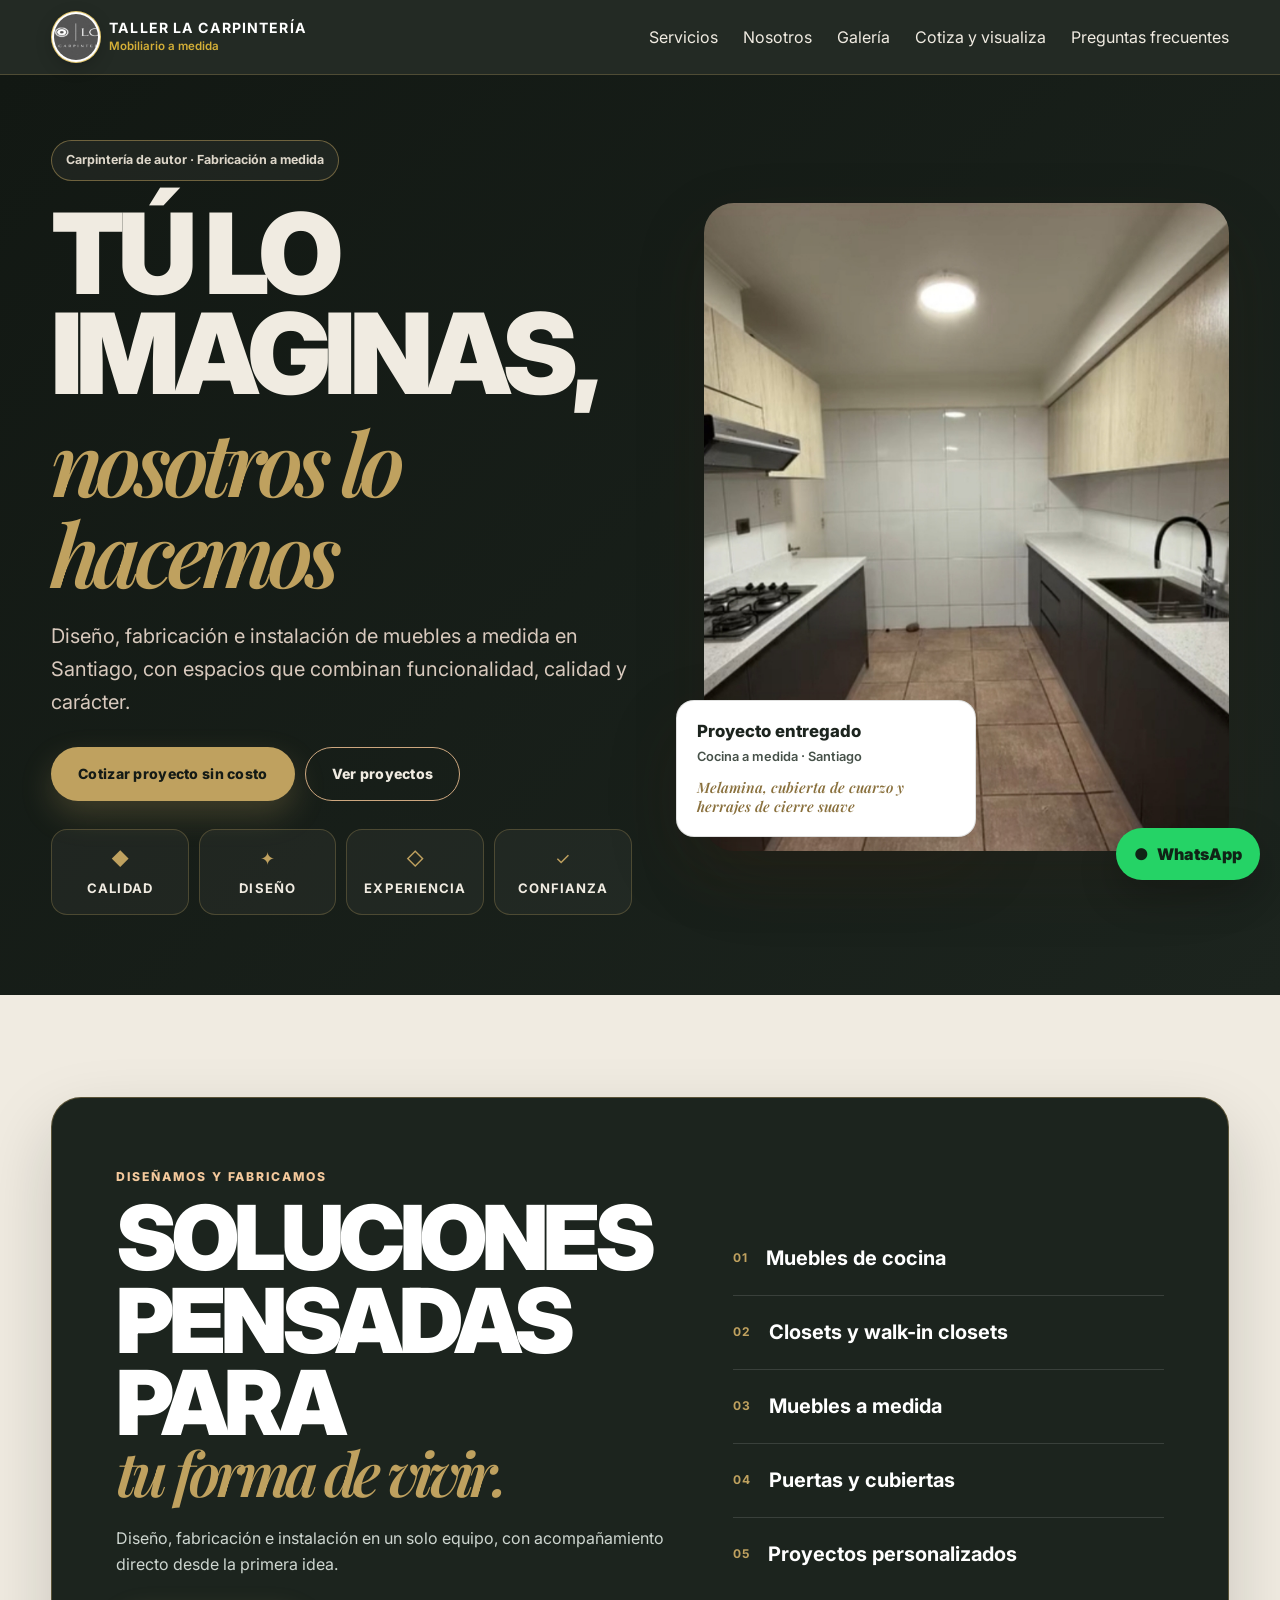
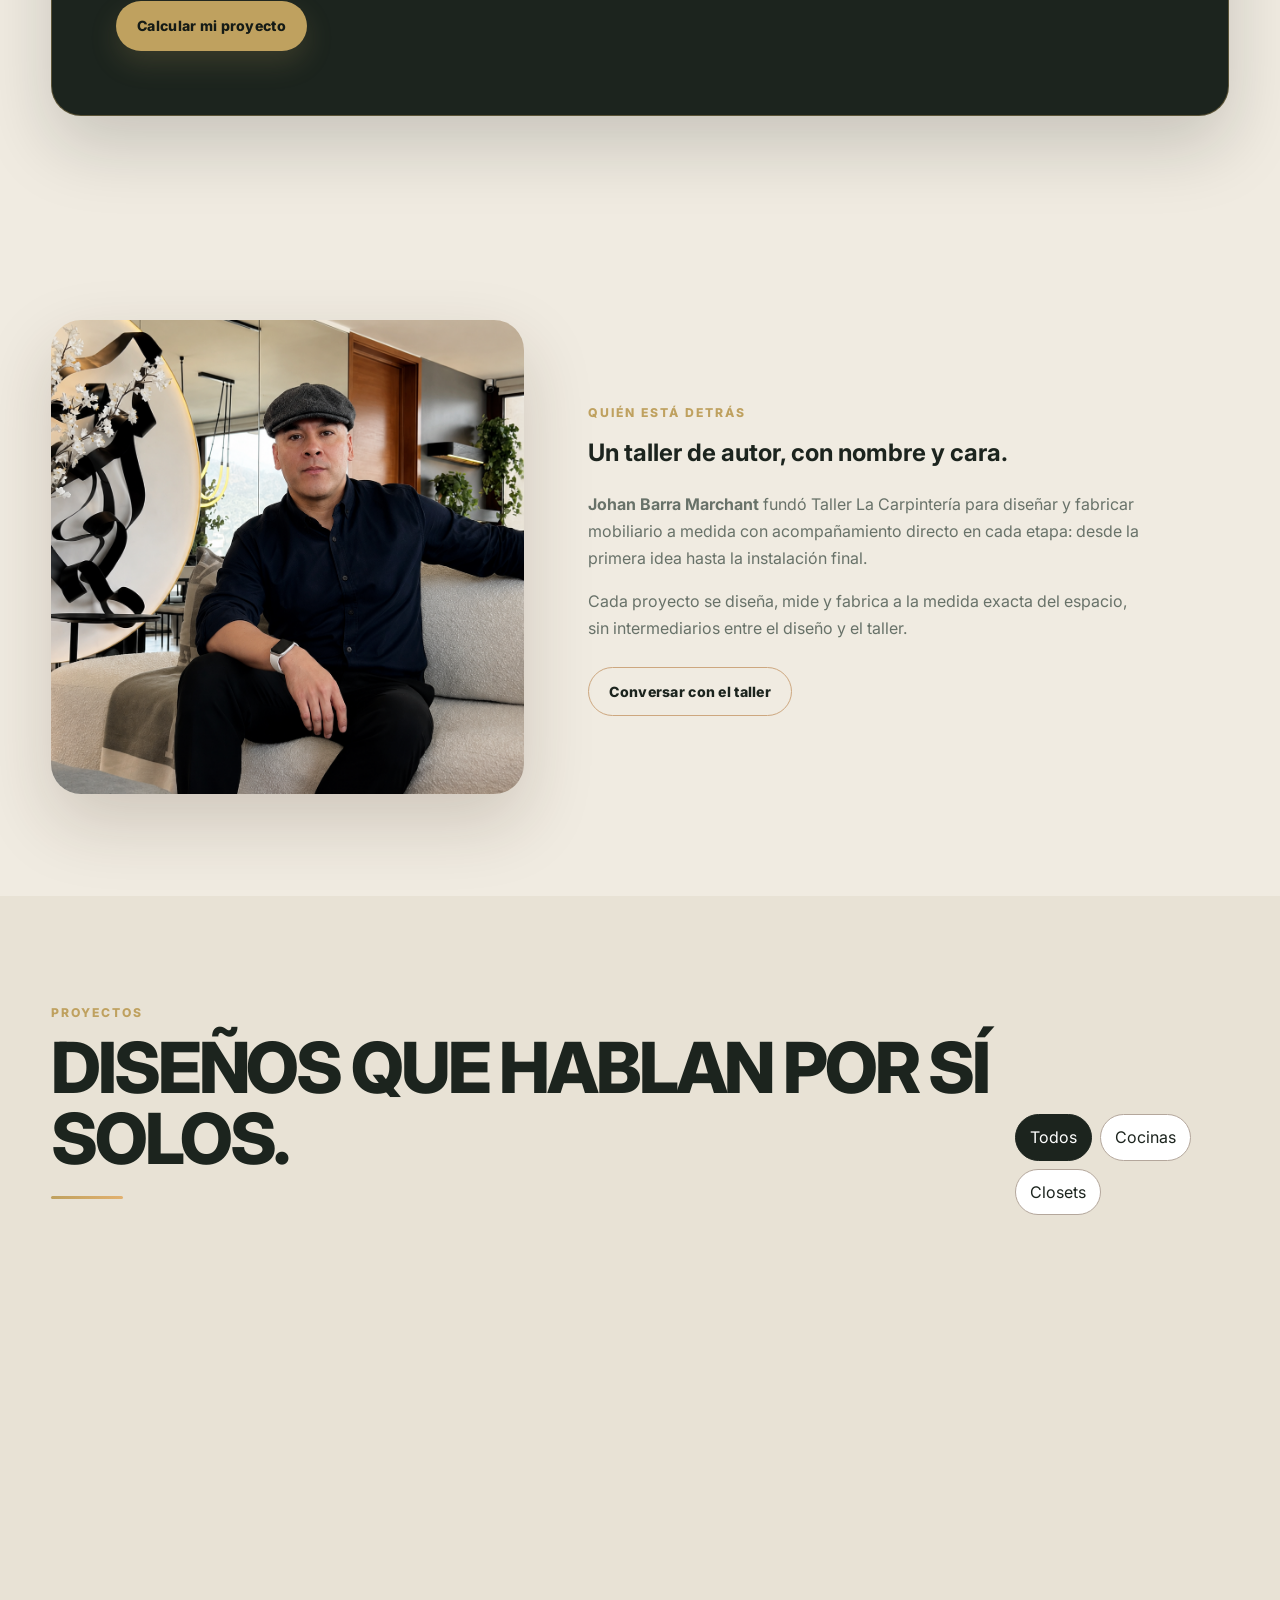
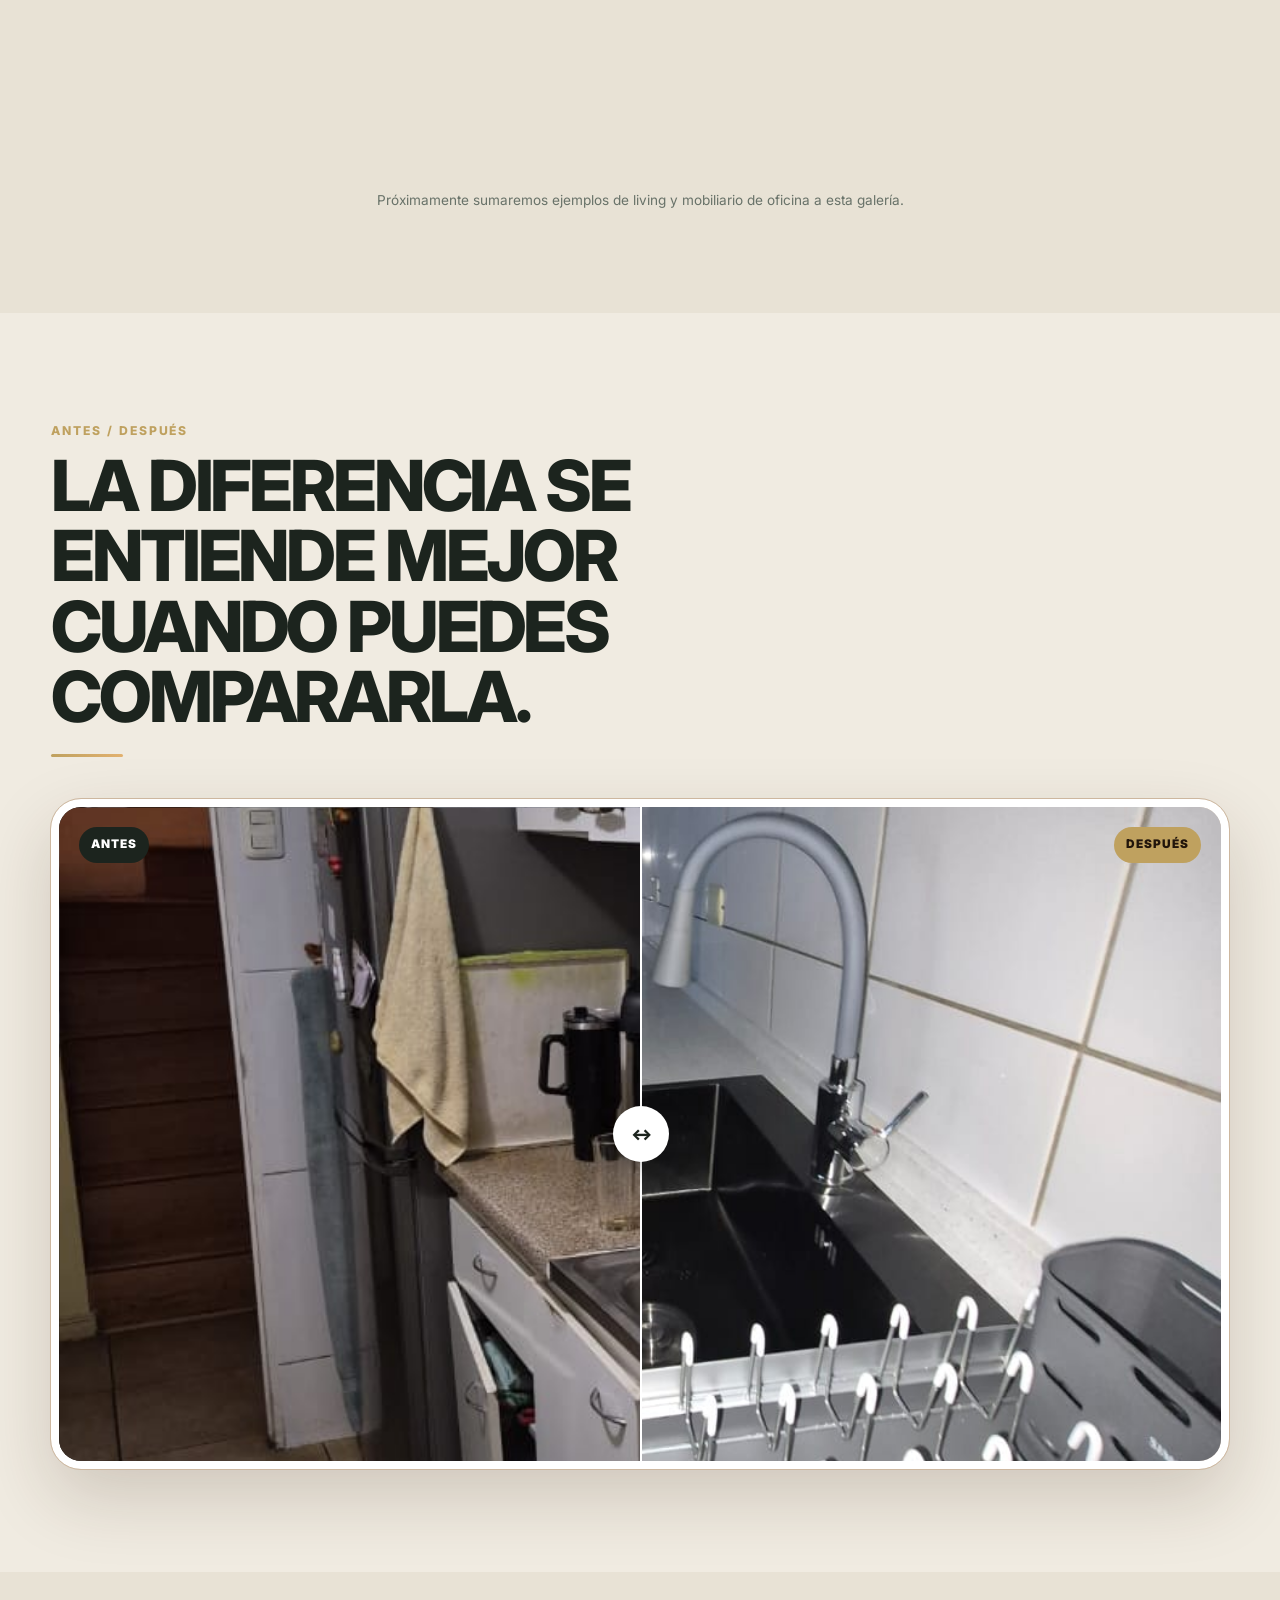
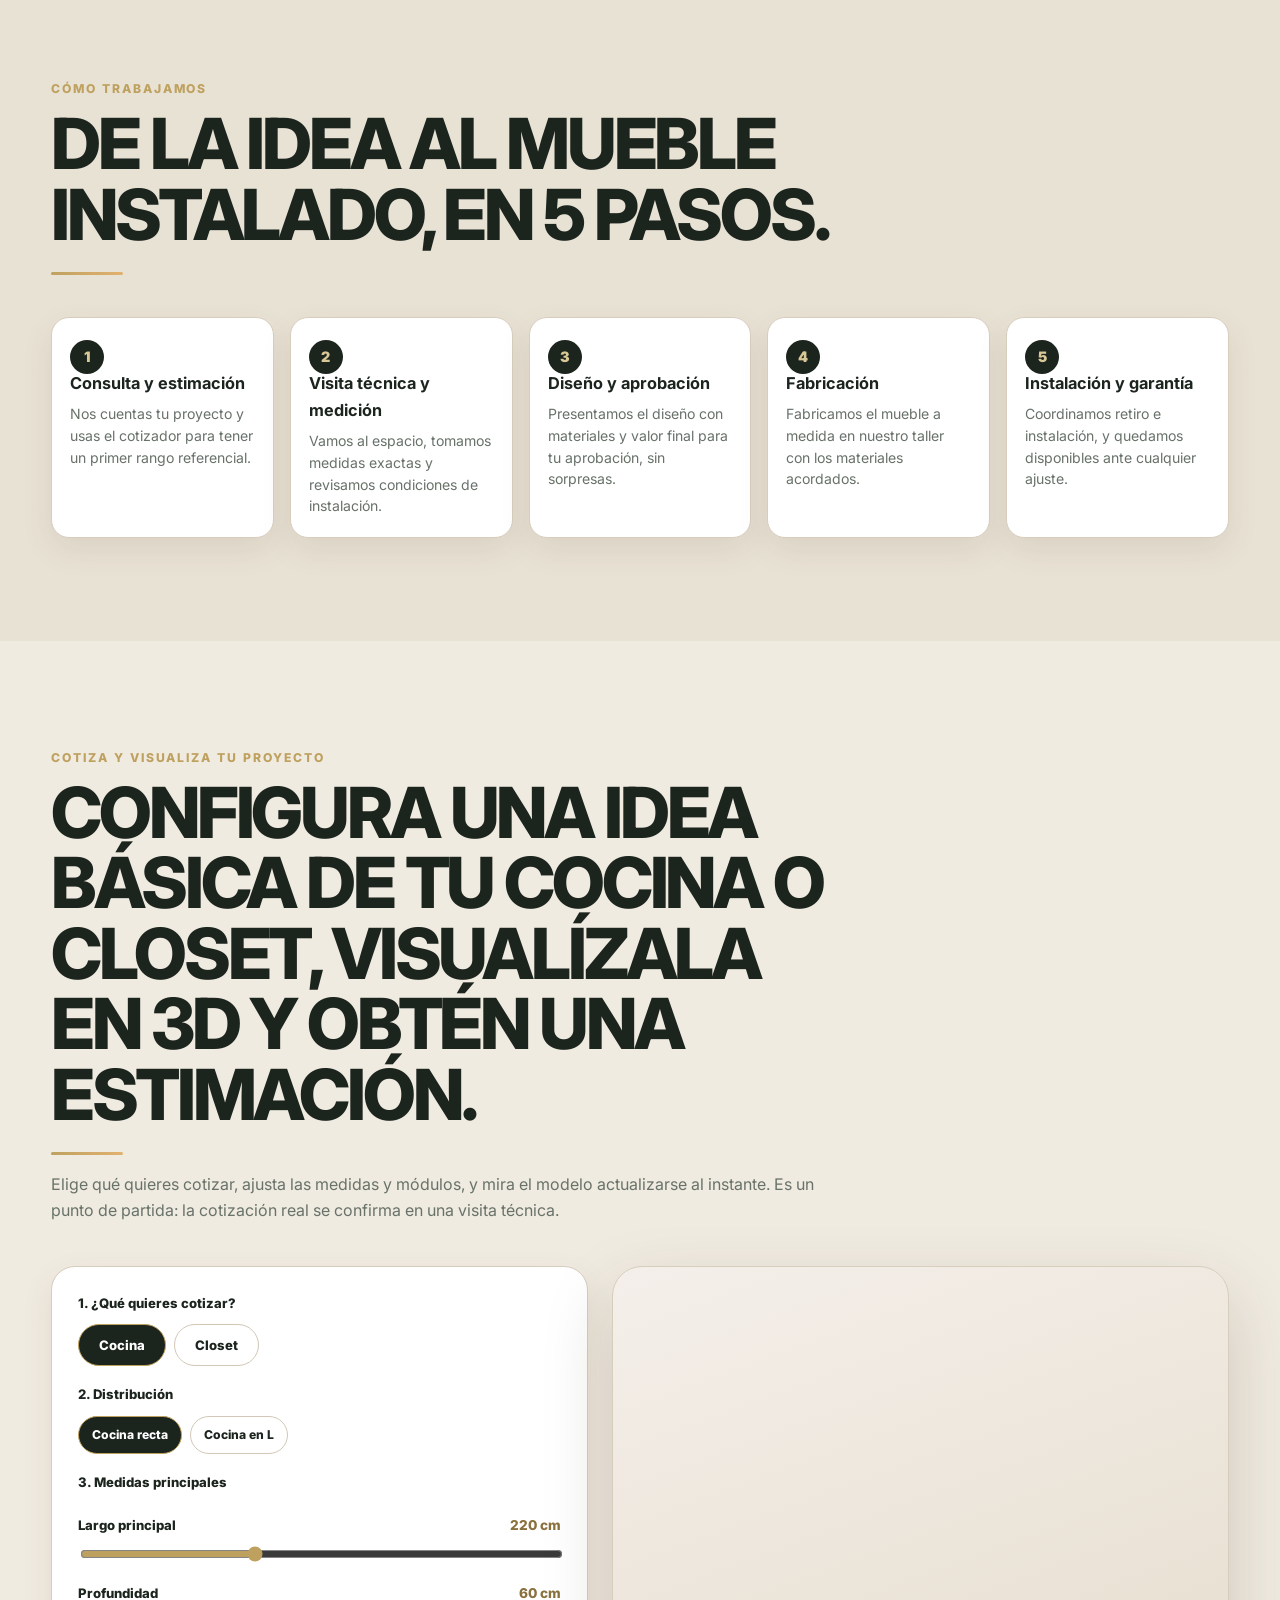
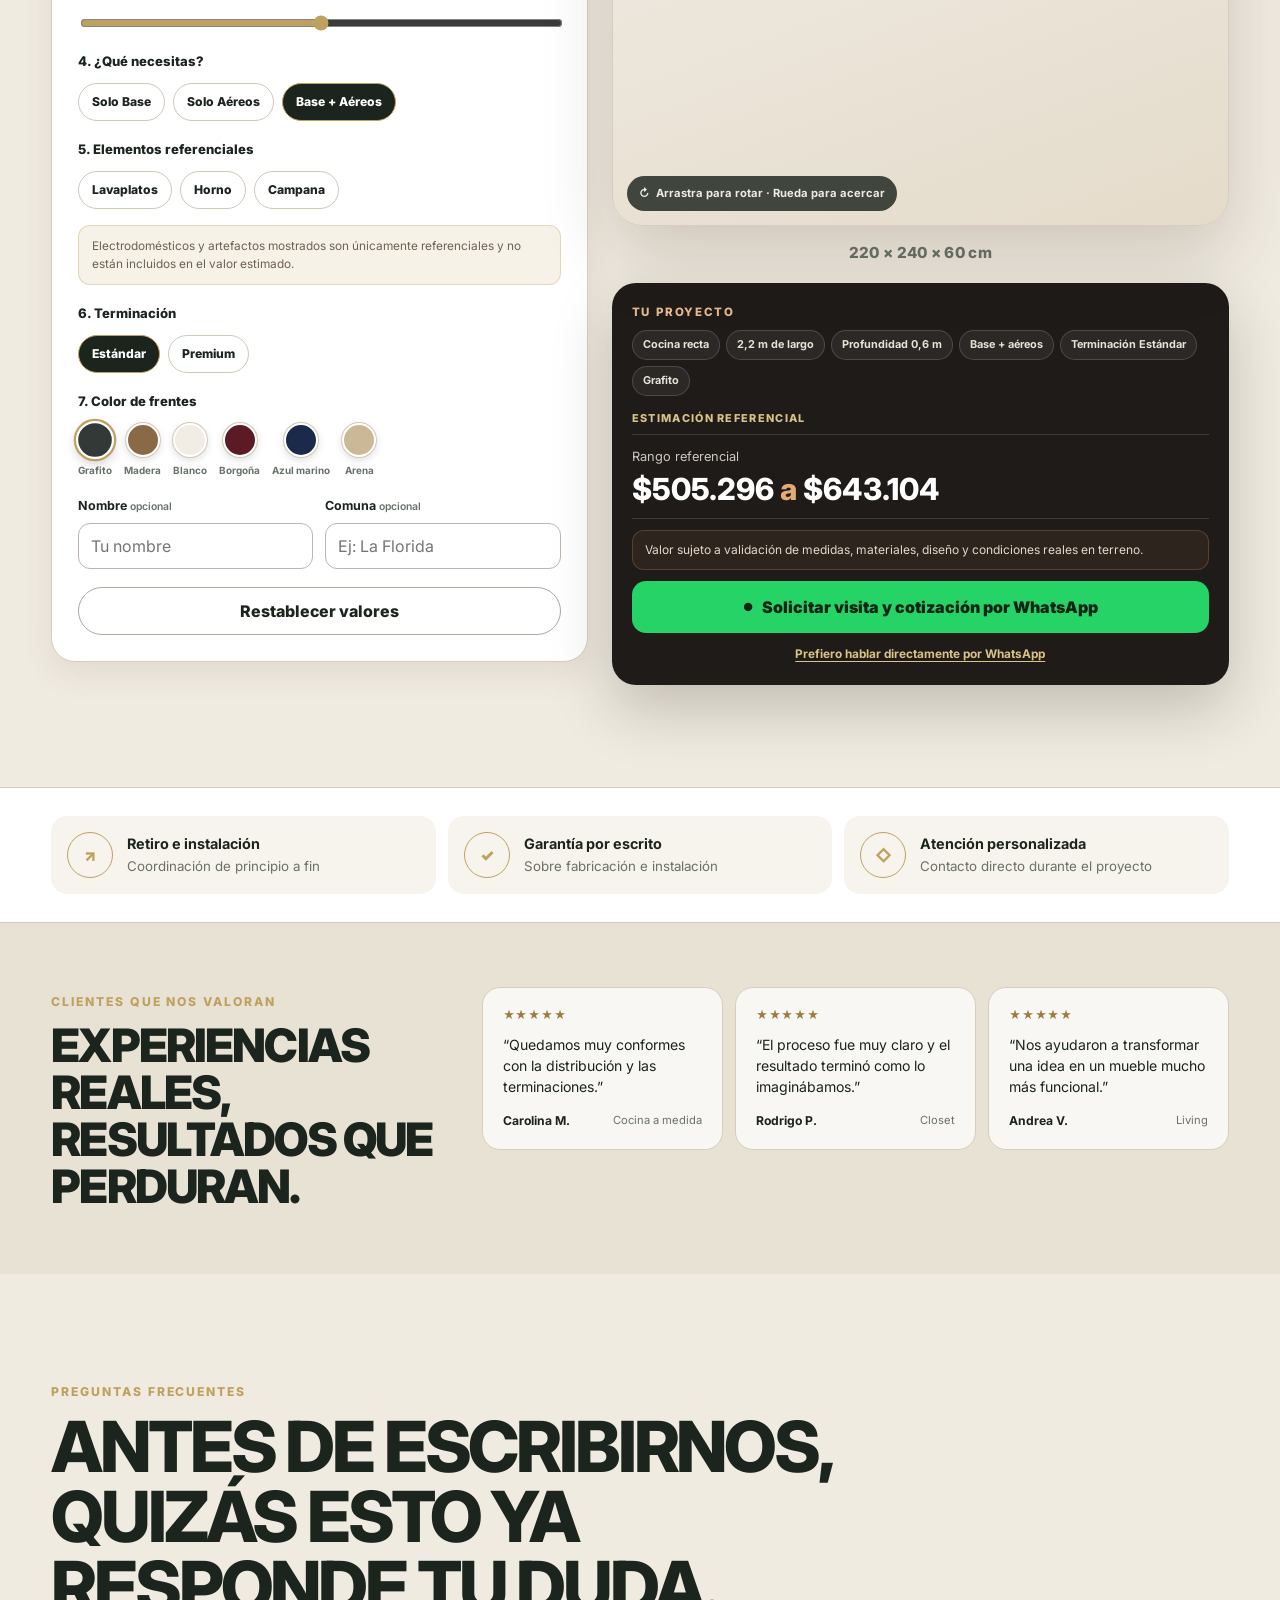
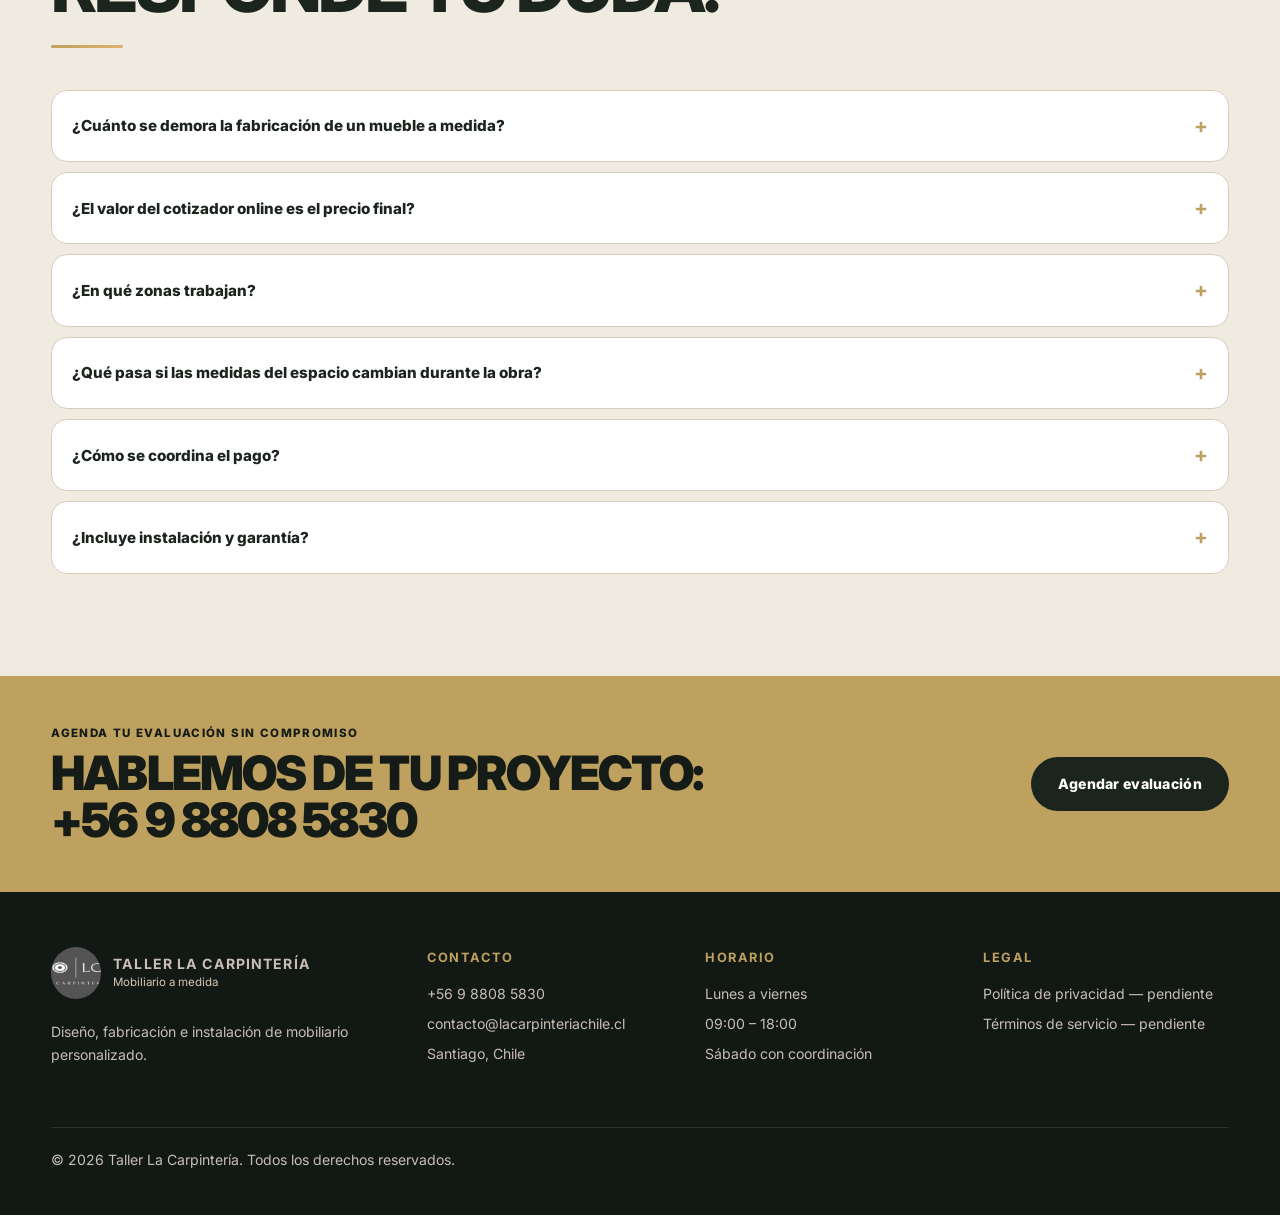
==== index.html @ 854b6997 "Add files via upload" ====
<!doctype html>
<html lang="es">
<head>
  <meta charset="UTF-8">
  <meta name="viewport" content="width=device-width, initial-scale=1.0">
  <meta name="description" content="Diseño, fabricación e instalación de cocinas, clósets y muebles a medida en Santiago. Estima tu proyecto y solicita una evaluación sin compromiso.">
  <meta name="theme-color" content="#1C241E">
  <meta property="og:type" content="website">
  <meta property="og:locale" content="es_CL">
  <meta property="og:title" content="Muebles a Medida en Santiago | Taller La Carpintería">
  <meta property="og:description" content="Diseño, fabricación e instalación de mobiliario a medida. Estima tu proyecto en línea.">
  <meta property="og:image" content="assets/fotos-reales/cocina-terminada-1.jpg">
  <meta property="og:url" content="https://lacarpinteriachile.cl/">
  <link rel="canonical" href="https://lacarpinteriachile.cl/">
  <title>Muebles a Medida en Santiago | Taller La Carpintería</title>

  <link rel="icon" href="assets/brand/logo.jpg" type="image/jpeg">
  <link rel="preconnect" href="https://fonts.googleapis.com">
  <link rel="preconnect" href="https://fonts.gstatic.com" crossorigin>
  <link href="https://fonts.googleapis.com/css2?family=Inter:wght@400;500;600;700;800;900&family=Playfair+Display:ital,wght@1,600;1,700&display=swap" rel="stylesheet">
  <link rel="stylesheet" href="styles.css">
  <script src="script.js" defer></script>
  <script type="application/ld+json">
  {"@context":"https://schema.org","@type":"LocalBusiness","name":"Taller La Carpintería","url":"https://lacarpinteriachile.cl/","telephone":"+56 9 8808 5830","email":"contacto@lacarpinteriachile.cl","description":"Diseño, fabricación e instalación de muebles a medida en Santiago.","areaServed":"Santiago de Chile","address":{"@type":"PostalAddress","addressLocality":"Santiago","addressCountry":"CL"}}
  </script>
</head>

<body>
<a class="skip-link" href="#contenido">Saltar al contenido</a>

<header class="site-header">
  <div class="container nav-wrapper">
    <a class="brand" href="#inicio" aria-label="Taller La Carpintería, inicio">
      <img src="assets/brand/logo.jpg" alt="Logo Taller La Carpintería" width="52" height="52">
      <span class="brand-copy">
        <strong>Taller La Carpintería</strong>
        <small>Mobiliario a medida</small>
      </span>
    </a>

    <nav class="desktop-nav" aria-label="Navegación principal">
      <a href="#servicios">Servicios</a>
      <a href="#nosotros">Nosotros</a>
      <a href="#galeria">Galería</a>
      <a href="#cotizador">Cotiza y visualiza</a>
      <a href="#preguntas-frecuentes">Preguntas frecuentes</a>
    </nav>

    <button class="menu-toggle" type="button" aria-label="Abrir menú"
            aria-controls="mobile-nav" aria-expanded="false">
      <span></span><span></span><span></span>
    </button>
  </div>

  <nav id="mobile-nav" class="mobile-nav" aria-label="Menú móvil" hidden>
    <a href="#servicios">Servicios</a>
    <a href="#nosotros">Nosotros</a>
    <a href="#galeria">Galería</a>
    <a href="#cotizador">Cotiza y visualiza</a>
    <a href="#preguntas-frecuentes">Preguntas frecuentes</a>
  </nav>
</header>

<main id="contenido">
  <section id="inicio" class="hero">
    <div class="container hero-grid">
      <div class="hero-copy reveal">
        <span class="trust-badge">Carpintería de autor · Fabricación a medida</span>
        <h1>Tú lo imaginas, <em>nosotros lo hacemos</em></h1>
        <p class="hero-description">
          Diseño, fabricación e instalación de muebles a medida en Santiago, con espacios que combinan funcionalidad, calidad y carácter.
        </p>

        <div class="hero-actions">
          <a class="button button-primary button-large"
             href="https://wa.me/56988085830?text=Hola,%20quiero%20cotizar%20un%20proyecto%20a%20medida"
             target="_blank" rel="noopener noreferrer">Cotizar proyecto sin costo</a>
          <a class="button button-secondary button-large" href="#galeria">Ver proyectos</a>
        </div>

        <div class="hero-proof" aria-label="Nuestros pilares">
          <article><span class="pillar-icon" aria-hidden="true">◆</span><strong>Calidad</strong></article>
          <article><span class="pillar-icon" aria-hidden="true">✦</span><strong>Diseño</strong></article>
          <article><span class="pillar-icon" aria-hidden="true">◇</span><strong>Experiencia</strong></article>
          <article><span class="pillar-icon" aria-hidden="true">✓</span><strong>Confianza</strong></article>
        </div>
      </div>

      <div class="hero-image reveal">
        <img src="assets/fotos-reales/cocina-terminada-1.jpg" fetchpriority="high"
             alt="Cocina a medida fabricada e instalada por Taller La Carpintería">
        <aside class="project-highlight">
          <strong>Proyecto entregado</strong>
          <span>Cocina a medida · Santiago</span>
          <small>Melamina, cubierta de cuarzo y herrajes de cierre suave</small>
        </aside>
      </div>
    </div>
  </section>

  <section id="servicios" class="section">
    <div class="container">
      <div class="services-showcase reveal">
        <div class="services-copy">
          <span class="eyebrow eyebrow-light">Diseñamos y fabricamos</span>
          <h2>Soluciones pensadas para <em>tu forma de vivir.</em></h2>
          <p>Diseño, fabricación e instalación en un solo equipo, con acompañamiento directo desde la primera idea.</p>
          <a class="button button-gold" href="#cotizador">Calcular mi proyecto</a>
        </div>
        <ul class="services-list">
          <li><span>01</span>Muebles de cocina</li>
          <li><span>02</span>Closets y walk-in closets</li>
          <li><span>03</span>Muebles a medida</li>
          <li><span>04</span>Puertas y cubiertas</li>
          <li><span>05</span>Proyectos personalizados</li>
        </ul>
      </div>
    </div>
  </section>

  <section id="nosotros" class="section" aria-labelledby="nosotros-title">
    <div class="container about-grid">
      <div class="about-image reveal">
        <img src="assets/fotos-reales/fundador.jpg" alt="Johan Barra Marchant, fundador de Taller La Carpintería" loading="lazy">
      </div>
      <div class="about-copy reveal">
        <span class="eyebrow">Quién está detrás</span>
        <h2 id="nosotros-title">Un taller de autor, con nombre y cara.</h2>
        <p><strong>Johan Barra Marchant</strong> fundó Taller La Carpintería para diseñar y fabricar mobiliario a medida con acompañamiento directo en cada etapa: desde la primera idea hasta la instalación final.</p>
        <p>Cada proyecto se diseña, mide y fabrica a la medida exacta del espacio, sin intermediarios entre el diseño y el taller.</p>
        <a class="button button-secondary" href="https://wa.me/56988085830?text=Hola,%20quiero%20conocer%20m%C3%A1s%20sobre%20Taller%20La%20Carpinter%C3%ADa" target="_blank" rel="noopener noreferrer">Conversar con el taller</a>
      </div>
    </div>
  </section>

  <section id="galeria" class="section section-alt">
    <div class="container">
      <header class="section-header section-header-split">
        <div><span class="eyebrow">Proyectos</span><h2>Diseños que hablan por sí solos.</h2></div>
        <div class="gallery-filters" role="group" aria-label="Filtrar proyectos">
          <button class="filter-button active" data-filter="todos" type="button">Todos</button>
          <button class="filter-button" data-filter="cocinas" type="button">Cocinas</button>
          <button class="filter-button" data-filter="closets" type="button">Closets</button>
        </div>
      </header>

      <div class="gallery-grid">
        <article class="project-card reveal" data-category="cocinas">
          <img src="assets/fotos-reales/cocina-terminada-1.jpg" alt="Cocina a medida con cubierta de cuarzo y muebles en melamina" loading="lazy">
          <div class="project-content"><span>Cocina</span><h3>Cocina a medida</h3><p>Muebles superiores e inferiores · cubierta de cuarzo</p><button class="project-whatsapp" type="button" data-project="Cocina a medida (galería)">Cotizar este diseño</button></div>
        </article>

        <article class="project-card reveal" data-category="cocinas">
          <img src="assets/fotos-reales/cocina-terminada-2.jpg" alt="Detalle de mesón y muebles inferiores de cocina a medida" loading="lazy">
          <div class="project-content"><span>Cocina</span><h3>Cocina a medida</h3><p>Muebles inferiores en tono grafito · mesón de cuarzo</p><button class="project-whatsapp" type="button" data-project="Cocina a medida - detalle mesón (galería)">Cotizar este diseño</button></div>
        </article>

        <article class="project-card reveal" data-category="closets">
          <img src="assets/fotos-reales/closet-terminado-1.jpg" alt="Closet a medida con puertas corredizas, repisas y cajones" loading="lazy">
          <div class="project-content"><span>Closet</span><h3>Closet a medida</h3><p>Puertas corredizas · repisas y cajoneras interiores</p><button class="project-whatsapp" type="button" data-project="Closet a medida (galería)">Cotizar este diseño</button></div>
        </article>

      </div>
      <p class="gallery-note">Próximamente sumaremos ejemplos de living y mobiliario de oficina a esta galería.</p>
    </div>
  </section>

  <section class="section">
    <div class="container">
      <header class="section-header">
        <span class="eyebrow">Antes / Después</span>
        <h2>La diferencia se entiende mejor cuando puedes compararla.</h2>
      </header>

      <div class="before-after reveal" data-compare style="--position:50%;">
        <img src="assets/fotos-reales/despues-1.jpeg" alt="Cocina después de la remodelación, mismo ángulo del pasillo">
        <div class="before-layer"><img src="assets/fotos-reales/antes-1.jpeg" alt="Cocina antes de la remodelación, mismo ángulo del pasillo"></div>
        <span class="compare-label compare-before">ANTES</span>
        <span class="compare-label compare-after">DESPUÉS</span>
        <div class="compare-divider"><span>↔</span></div>
        <input type="range" min="0" max="100" value="50" aria-label="Comparar antes y después">
      </div>
    </div>
  </section>

  <section id="proceso" class="section section-alt" aria-labelledby="proceso-title">
    <div class="container">
      <header class="section-header">
        <span class="eyebrow">Cómo trabajamos</span>
        <h2 id="proceso-title">De la idea al mueble instalado, en 5 pasos.</h2>
      </header>
      <ol class="process-steps">
        <li><span class="process-number">1</span><strong>Consulta y estimación</strong><p>Nos cuentas tu proyecto y usas el cotizador para tener un primer rango referencial.</p></li>
        <li><span class="process-number">2</span><strong>Visita técnica y medición</strong><p>Vamos al espacio, tomamos medidas exactas y revisamos condiciones de instalación.</p></li>
        <li><span class="process-number">3</span><strong>Diseño y aprobación</strong><p>Presentamos el diseño con materiales y valor final para tu aprobación, sin sorpresas.</p></li>
        <li><span class="process-number">4</span><strong>Fabricación</strong><p>Fabricamos el mueble a medida en nuestro taller con los materiales acordados.</p></li>
        <li><span class="process-number">5</span><strong>Instalación y garantía</strong><p>Coordinamos retiro e instalación, y quedamos disponibles ante cualquier ajuste.</p></li>
      </ol>
    </div>
  </section>

  <section id="cotizador" class="section configurator-section" aria-labelledby="cotizador-title">
    <div class="container">
      <header class="section-header">
        <span class="eyebrow">Cotiza y visualiza tu proyecto</span>
        <h2 id="cotizador-title">Configura una idea básica de tu cocina o closet, visualízala en 3D y obtén una estimación.</h2>
        <p>Elige qué quieres cotizar, ajusta las medidas y módulos, y mira el modelo actualizarse al instante. Es un punto de partida: la cotización real se confirma en una visita técnica.</p>
      </header>

      <div class="configurator-layout">
        <div class="configurator-controls">
          <div class="fc-group">
            <span class="fc-label">1. ¿Qué quieres cotizar?</span>
            <div class="fc-segmented fc-type" role="radiogroup" aria-label="Tipo de proyecto">
              <label><input type="radio" name="fcType" value="kitchen" checked><span>Cocina</span></label>
              <label><input type="radio" name="fcType" value="closet"><span>Closet</span></label>
            </div>
          </div>

          <div class="fc-group" id="fc-kitchen-layout-group">
            <span class="fc-label">2. Distribución</span>
            <div class="fc-segmented" role="radiogroup" aria-label="Distribución de la cocina">
              <label><input type="radio" name="fcKitchenLayout" value="straight" checked><span>Cocina recta</span></label>
              <label><input type="radio" name="fcKitchenLayout" value="l"><span>Cocina en L</span></label>
            </div>
          </div>

          <div class="fc-group">
            <span class="fc-label">3. Medidas principales</span>
          </div>
          <div class="fc-group">
            <div class="fc-row"><label id="fc-width-label" for="fc-width">Largo principal</label><output id="fc-width-value" for="fc-width">220 cm</output></div>
            <input id="fc-width" type="range" min="120" max="400" step="10" value="220">
          </div>

          <div class="fc-group" id="fc-second-leg-group" hidden>
            <div class="fc-row"><label for="fc-second-leg">Segundo tramo</label><output id="fc-second-leg-value" for="fc-second-leg">150 cm</output></div>
            <input id="fc-second-leg" type="range" min="100" max="300" step="10" value="150">
          </div>

          <div class="fc-group" id="fc-closet-height-group" hidden>
            <div class="fc-row"><label for="fc-height">Alto</label><output id="fc-height-value" for="fc-height">240 cm</output></div>
            <input id="fc-height" type="range" min="200" max="260" step="10" value="240">
          </div>

          <div class="fc-group">
            <div class="fc-row"><label for="fc-depth">Profundidad</label><output id="fc-depth-value" for="fc-depth">60 cm</output></div>
            <input id="fc-depth" type="range" min="45" max="75" step="5" value="60">
          </div>

          <div class="fc-group" id="fc-kitchen-fields">
            <span class="fc-label">4. ¿Qué necesitas?</span>
            <div class="fc-segmented" role="radiogroup" aria-label="Módulos de cocina">
              <label><input type="radio" name="fcModules" value="base"><span>Solo Base</span></label>
              <label><input type="radio" name="fcModules" value="aereos"><span>Solo Aéreos</span></label>
              <label><input type="radio" name="fcModules" value="ambos" checked><span>Base + Aéreos</span></label>
            </div>
          </div>

          <div class="fc-group" id="fc-closet-fields" hidden>
            <span class="fc-label">4. ¿Qué necesitas?</span>
            <div class="fc-segmented">
              <label><input type="checkbox" id="fc-rod" checked><span>Barras para colgar</span></label>
              <label><input type="checkbox" id="fc-shelves" checked><span>Repisas</span></label>
              <label><input type="checkbox" id="fc-drawers"><span>Cajoneras</span></label>
            </div>
          </div>

          <div class="fc-group" id="fc-appliances-group">
            <span class="fc-label">5. Elementos referenciales</span>
            <div class="fc-segmented">
              <label><input type="checkbox" id="fc-sink"><span>Lavaplatos</span></label>
              <label><input type="checkbox" id="fc-oven"><span>Horno</span></label>
              <label><input type="checkbox" id="fc-hood"><span>Campana</span></label>
            </div>
            <p class="fc-disclaimer">Electrodomésticos y artefactos mostrados son únicamente referenciales y no están incluidos en el valor estimado.</p>
          </div>

          <div class="fc-group">
            <span class="fc-label">6. Terminación</span>
            <div class="fc-segmented" role="radiogroup" aria-label="Terminación">
              <label><input type="radio" name="fcFinish" value="standard" checked><span>Estándar</span></label>
              <label><input type="radio" name="fcFinish" value="premium"><span>Premium</span></label>
            </div>
          </div>

          <div class="fc-group">
            <span class="fc-label">7. Color de frentes</span>
            <div class="fc-color-list" role="radiogroup" aria-label="Color de frentes">
              <label class="fc-color" style="--swatch:#333936"><input type="radio" name="fcColor" value="#333936" checked><span></span><small>Grafito</small></label>
              <label class="fc-color" style="--swatch:#8a6a46"><input type="radio" name="fcColor" value="#8a6a46"><span></span><small>Madera</small></label>
              <label class="fc-color" style="--swatch:#f2ede4"><input type="radio" name="fcColor" value="#f2ede4"><span></span><small>Blanco</small></label>
              <label class="fc-color" style="--swatch:#5c1a24"><input type="radio" name="fcColor" value="#5c1a24"><span></span><small>Borgoña</small></label>
              <label class="fc-color" style="--swatch:#1b2a4a"><input type="radio" name="fcColor" value="#1b2a4a"><span></span><small>Azul marino</small></label>
              <label class="fc-color" style="--swatch:#cbb896"><input type="radio" name="fcColor" value="#cbb896"><span></span><small>Arena</small></label>
            </div>
          </div>

          <div class="fc-group">
            <div class="calculator-input-grid">
              <div class="fc-mini-field"><label for="customer-name">Nombre <small>opcional</small></label><input id="customer-name" type="text" autocomplete="name" placeholder="Tu nombre"></div>
              <div class="fc-mini-field"><label for="customer-location">Comuna <small>opcional</small></label><input id="customer-location" type="text" autocomplete="address-level2" placeholder="Ej: La Florida"></div>
            </div>
          </div>

          <button id="fc-reset" type="button" class="fc-reset-button">Restablecer valores</button>
        </div>

        <div class="configurator-viewport">
          <div id="furniture-canvas-wrap" class="furniture-canvas-wrap" data-furniture-viewer>
            <canvas id="furniture-canvas" aria-label="Vista 3D interactiva del proyecto configurado"></canvas>
            <div id="furniture-loading" class="furniture-loading">
              <span class="viewer-spinner" aria-hidden="true"></span>
              <span>Selecciona esta sección para activar el visualizador 3D…</span>
            </div>
            <div class="furniture-hint"><span aria-hidden="true">↻</span> Arrastra para rotar · Rueda para acercar</div>
          </div>
          <div id="furniture-readout" class="furniture-readout" aria-live="polite">220 × 240 × 60 cm</div>

          <aside class="calculator-result-card" aria-live="polite">
            <span class="result-eyebrow">Tu proyecto</span>
            <div class="result-summary" id="result-summary"></div>
            <span class="estimate-label">Estimación referencial</span>
            <div class="price-range" id="price-range"><span class="price-placeholder">Calculando…</span></div>
            <p class="calculator-disclaimer">Valor sujeto a validación de medidas, materiales, diseño y condiciones reales en terreno.</p>
            <button id="send-budget-whatsapp" class="calculator-whatsapp-button" type="button"><span aria-hidden="true">●</span>Solicitar visita y cotización por WhatsApp</button>
            <a class="direct-whatsapp-link" href="https://wa.me/56988085830?text=Hola,%20prefiero%20conversar%20directamente%20sobre%20mi%20proyecto" target="_blank" rel="noopener noreferrer">Prefiero hablar directamente por WhatsApp</a>
          </aside>
        </div>
      </div>
    </div>
  </section>

  <section class="guarantee-band" aria-label="Garantías del servicio">
    <div class="container guarantee-grid">
      <article><span aria-hidden="true">↗</span><strong>Retiro e instalación</strong><small>Coordinación de principio a fin</small></article>
      <article><span aria-hidden="true">✓</span><strong>Garantía por escrito</strong><small>Sobre fabricación e instalación</small></article>
      <article><span aria-hidden="true">◇</span><strong>Atención personalizada</strong><small>Contacto directo durante el proyecto</small></article>
    </div>
  </section>

  <section class="testimonials-compact" aria-labelledby="testimonials-title">
    <div class="container testimonials-compact-grid">
      <header>
        <span class="eyebrow">Clientes que nos valoran</span>
        <h2 id="testimonials-title">Experiencias reales, resultados que perduran.</h2>
      </header>
      <div class="testimonials-compact-list">
        <article><div class="stars" aria-label="5 de 5 estrellas">★★★★★</div><blockquote>“Quedamos muy conformes con la distribución y las terminaciones.”</blockquote><footer><strong>Carolina M.</strong><span>Cocina a medida</span></footer></article>
        <article><div class="stars" aria-label="5 de 5 estrellas">★★★★★</div><blockquote>“El proceso fue muy claro y el resultado terminó como lo imaginábamos.”</blockquote><footer><strong>Rodrigo P.</strong><span>Closet</span></footer></article>
        <article><div class="stars" aria-label="5 de 5 estrellas">★★★★★</div><blockquote>“Nos ayudaron a transformar una idea en un mueble mucho más funcional.”</blockquote><footer><strong>Andrea V.</strong><span>Living</span></footer></article>
      </div>
    </div>
  </section>

  <section id="preguntas-frecuentes" class="section faq-section" aria-labelledby="faq-title">
    <div class="container">
      <header class="section-header">
        <span class="eyebrow">Preguntas frecuentes</span>
        <h2 id="faq-title">Antes de escribirnos, quizás esto ya responde tu duda.</h2>
      </header>
      <div class="faq-list">
        <details class="faq-item">
          <summary>¿Cuánto se demora la fabricación de un mueble a medida?</summary>
          <p>Depende del tipo de proyecto y su complejidad. En la visita técnica te damos un plazo concreto de fabricación e instalación antes de confirmar el trabajo.</p>
        </details>
        <details class="faq-item">
          <summary>¿El valor del cotizador online es el precio final?</summary>
          <p>No, es un rango referencial. El valor definitivo se confirma después de la visita técnica y el diseño, cuando ya tenemos medidas exactas y materiales elegidos.</p>
        </details>
        <details class="faq-item">
          <summary>¿En qué zonas trabajan?</summary>
          <p>Atendemos Santiago y alrededores. Escríbenos tu comuna por WhatsApp y te confirmamos cobertura y coordinación de visita.</p>
        </details>
        <details class="faq-item">
          <summary>¿Qué pasa si las medidas del espacio cambian durante la obra?</summary>
          <p>Por eso siempre tomamos medidas finales en la visita técnica antes de fabricar. Si hay cambios posteriores, coordinamos contigo un ajuste antes de continuar.</p>
        </details>
        <details class="faq-item">
          <summary>¿Cómo se coordina el pago?</summary>
          <p>Se conversa directamente contigo según el proyecto. Escríbenos por WhatsApp y te explicamos las condiciones vigentes.</p>
        </details>
        <details class="faq-item">
          <summary>¿Incluye instalación y garantía?</summary>
          <p>Sí, coordinamos retiro e instalación de principio a fin, y quedamos disponibles ante cualquier ajuste posterior a la entrega.</p>
        </details>
      </div>
    </div>
  </section>

  <section class="contact-banner" aria-labelledby="contact-banner-title">
    <div class="container contact-banner-grid">
      <div>
        <span>Agenda tu evaluación sin compromiso</span>
        <h2 id="contact-banner-title">Hablemos de tu proyecto: <a href="tel:+56988085830">+56 9 8808 5830</a></h2>
      </div>
      <a class="button button-gold button-large"
         href="https://wa.me/56988085830?text=Hola,%20quiero%20agendar%20una%20evaluaci%C3%B3n%20sin%20compromiso"
         target="_blank" rel="noopener noreferrer">Agendar evaluación</a>
    </div>
  </section>
</main>

<footer class="site-footer">
  <div class="container footer-grid">
    <section>
      <a class="brand footer-brand" href="#inicio"><img src="assets/brand/logo.jpg" alt="" width="52" height="52"><span class="brand-copy"><strong>Taller La Carpintería</strong><small>Mobiliario a medida</small></span></a>
      <p>Diseño, fabricación e instalación de mobiliario personalizado.</p>
    </section>
    <section><h2>Contacto</h2><a href="https://wa.me/56988085830" target="_blank" rel="noopener noreferrer">+56 9 8808 5830</a><a href="mailto:contacto@lacarpinteriachile.cl">contacto@lacarpinteriachile.cl</a><span>Santiago, Chile</span></section>
    <section><h2>Horario</h2><span>Lunes a viernes</span><span>09:00 – 18:00</span><span>Sábado con coordinación</span></section>
    <section><h2>Legal</h2><span>Política de privacidad — pendiente</span><span>Términos de servicio — pendiente</span></section>
    <p class="copyright">© 2026 Taller La Carpintería. Todos los derechos reservados.</p>
  </div>
</footer>

<a class="floating-whatsapp"
   href="https://wa.me/56988085830?text=Hola,%20quiero%20cotizar%20un%20proyecto"
   target="_blank" rel="noopener noreferrer" aria-label="Contactar por WhatsApp">● <span>WhatsApp</span></a>

</body>
</html>
---- styles.css ----
:root {
  --bg:#F0EBE1; --surface:#FFFFFF; --surface-alt:#E8E2D5; --text:#1C241E; --text-secondary:#344139;
  --walnut:#1C241E; --walnut-deep:#121813; --accent:#BFA15F; --accent-light:#D9C796; --whatsapp:#25D366;
  --border:#D6CDBD; --muted:#687269;
  --font-main:"Inter",Arial,sans-serif; --font-display:"Inter",Arial,sans-serif; --font-accent:"Playfair Display",Georgia,serif;
  --radius-sm:12px; --radius-md:20px; --radius-lg:30px; --radius-pill:999px;
  --shadow-sm:0 12px 32px rgba(73,45,27,.09);
  --shadow-lg:0 28px 70px rgba(55,31,19,.18);
  --container:1440px; --transition:240ms cubic-bezier(.2,.7,.2,1);
}
*,*::before,*::after{box-sizing:border-box}
/* Blindaje: cualquier regla de autor (p.ej. .fc-group{display:grid}) gana por defecto sobre
   el [hidden] nativo del navegador si tiene la misma especificidad. Sin esto, elementos con
   el atributo hidden pueden seguir mostrándose — causa real de mezclar campos de Cocina/Closet. */
[hidden]{display:none!important}
html{scroll-behavior:smooth;scroll-padding-top:90px}
body{margin:0;min-width:320px;padding-bottom:84px;background:var(--bg);color:var(--text);font-family:var(--font-main);font-size:16px;line-height:1.65;text-rendering:optimizeLegibility;-webkit-font-smoothing:antialiased}
img{display:block;max-width:100%}
button,input,select,textarea{font:inherit} button{cursor:pointer} a{color:inherit;text-decoration:none}
:focus-visible{outline:3px solid #76491F;outline-offset:3px}
.skip-link{position:fixed;top:10px;left:10px;z-index:9999;transform:translateY(-150%);padding:10px 14px;border-radius:8px;background:var(--text);color:#fff}
.skip-link:focus{transform:none}
.container{width:min(92%,var(--container));margin-inline:auto}
.section{width:100%;padding:clamp(70px,8vw,112px) 0}.section-alt{background:var(--surface-alt)}
.eyebrow{display:inline-block;margin-bottom:10px;color:var(--accent);font-size:.76rem;font-weight:800;letter-spacing:.16em;text-transform:uppercase}
.eyebrow-light{color:#F4C99C}
.section-header{max-width:800px;margin-bottom:42px}.section-header-split{max-width:none;display:flex;flex-direction:column;gap:24px}
.section-header h2,.conversion h2{margin:0 0 16px;font-family:var(--font-display);font-size:clamp(2.2rem,5.5vw,4.8rem);font-weight:800;line-height:1;letter-spacing:-.045em;text-transform:uppercase}
.section-header h2::after{content:"";display:block;width:72px;height:3px;margin-top:22px;border-radius:99px;background:linear-gradient(90deg,var(--accent),#E2B16F)}
.section-header p{color:var(--muted)}
.site-header{width:100%;position:sticky;top:0;z-index:100;border-bottom:1px solid rgba(191,161,95,.28);background:rgba(28,36,30,.97);color:#F0EBE1;backdrop-filter:blur(16px)}
.nav-wrapper{min-height:74px;display:flex;align-items:center;gap:24px}
.brand{display:inline-flex;align-items:center;gap:12px;margin-right:auto}.brand img{width:50px;aspect-ratio:1;border-radius:50%;object-fit:cover}
.brand-copy{display:grid;line-height:1.15}.brand-copy strong{text-transform:uppercase;font-size:.88rem;letter-spacing:.08em}.brand-copy small{margin-top:4px;color:#D7C5B6;font-size:.72rem}
.site-header .brand{gap:8px}.site-header .brand img{padding:2px;border:1px solid rgba(212,175,55,.72);background:#FFFFFF;box-shadow:0 5px 16px rgba(0,0,0,.22);transition:transform var(--transition),box-shadow var(--transition)}.site-header .brand:hover img{transform:scale(1.03) translateY(-1px);box-shadow:0 7px 22px rgba(212,175,55,.26)}.site-header .brand-copy strong{color:#FFFFFF}.site-header .brand-copy small{color:#D4AF37;font-weight:600}
.desktop-nav,.header-cta{display:none}
.menu-toggle{width:46px;height:46px;border:1px solid rgba(244,239,234,.35);border-radius:50%;background:transparent}.menu-toggle span{display:block;width:19px;height:2px;margin:4px auto;background:#F4EFEA}
.mobile-nav{width:min(calc(100% - 28px),520px);margin:0 auto 14px;padding:14px;border:1px solid rgba(244,239,234,.18);border-radius:var(--radius-md);background:var(--walnut-deep);box-shadow:var(--shadow-lg)}
.mobile-nav:not([hidden]){display:grid;gap:8px}.mobile-nav>a:not(.button){padding:11px 12px;border-radius:10px}
.button{min-height:48px;display:inline-flex;align-items:center;justify-content:center;padding:12px 20px;border:1px solid transparent;border-radius:var(--radius-pill);font-size:.88rem;font-weight:800;letter-spacing:.02em;text-align:center;transition:transform var(--transition),box-shadow var(--transition),background var(--transition)}
.button:hover{transform:translateY(-2px)}.button-large{min-height:54px;padding-inline:26px}.button-whatsapp{background:var(--whatsapp);color:#0D2113;box-shadow:0 12px 28px rgba(37,211,102,.22)}
.button-primary{background:var(--accent);color:#151B16;box-shadow:0 14px 32px rgba(191,161,95,.24)}.button-primary:hover{background:#D0B576}.button-gold{background:var(--accent);color:#151B16;box-shadow:0 12px 28px rgba(191,161,95,.18)}
.button-secondary{border-color:#CDA77F;background:transparent}.button-light{background:var(--surface);color:var(--text)}.button-outline{border-color:#A98B72;color:inherit;background:transparent}
.hero{width:100%;padding:42px 0 72px;background:linear-gradient(135deg,#121813,var(--walnut));color:#F0EBE1}.hero-grid{display:grid;gap:42px}.trust-badge{display:inline-flex;padding:9px 14px;border:1px solid rgba(191,161,95,.5);border-radius:var(--radius-pill);background:rgba(255,255,255,.05);color:#DED7CA;font-size:.78rem;font-weight:700}
.hero h1{margin:22px 0;font-family:var(--font-display);font-size:clamp(3rem,13vw,7rem);font-weight:900;line-height:.9;letter-spacing:-.06em;text-transform:uppercase}.hero h1 em{display:block;margin-top:.12em;color:var(--accent);font-family:var(--font-accent);font-size:.78em;font-weight:600;line-height:1.05;text-transform:none}
.hero-description{max-width:650px;color:#D8C9BD;font-size:clamp(1.05rem,2vw,1.25rem)}.hero-actions{margin:28px 0;display:grid;gap:10px}.hero-proof{display:grid;gap:10px}
.hero-proof{grid-template-columns:repeat(2,1fr)}.hero-proof article{min-height:82px;padding:14px;border:1px solid rgba(191,161,95,.28);border-radius:16px;background:rgba(255,255,255,.045);text-align:center}.hero-proof strong,.hero-proof span{display:block}.hero-proof strong{font-size:.82rem;text-transform:uppercase;letter-spacing:.08em}.hero-proof .pillar-icon{margin:0 0 5px;color:var(--accent);font-size:1.1rem}
.hero-image{position:relative}.hero-image>img{width:100%;min-height:500px;object-fit:cover;object-position:center center;border-radius:var(--radius-lg);box-shadow:var(--shadow-lg)}
.project-highlight{position:absolute;right:14px;bottom:14px;left:14px;padding:20px;border:1px solid rgba(28,36,30,.14);border-radius:18px;background:#FFFFFF;color:#1C241E;box-shadow:var(--shadow-lg)}
.project-highlight span,.project-highlight strong,.project-highlight small{display:block}.project-highlight strong{font-size:1.05rem;font-weight:800;line-height:1.25}.project-highlight span{margin-top:4px;color:#465149;font-size:.8rem;font-weight:600}.project-highlight small{margin-top:10px;color:#8A713E;font-family:var(--font-accent);font-size:.9rem;font-style:italic;font-weight:600;line-height:1.35}
.bento-grid{display:grid;gap:22px}.bento-card{overflow:hidden;border:1px solid var(--border);border-radius:var(--radius-lg);background:var(--surface);box-shadow:var(--shadow-sm);transition:transform var(--transition),box-shadow var(--transition)}
.bento-card:hover{transform:translateY(-5px);box-shadow:var(--shadow-lg)}.bento-image img{width:100%;height:300px;object-fit:cover}.bento-content{padding:28px}
.bento-content h3{margin:0 0 12px;font-family:var(--font-display);font-size:clamp(2rem,5vw,3.2rem);font-weight:600;line-height:1}.bento-content p{color:var(--muted)}.bento-content a{display:inline-block;margin-top:15px;color:#76471F;font-weight:800}
.bento-dark{background:var(--walnut);color:#fff}.bento-dark p{color:#D8DED9}.bento-dark a{color:var(--accent-light)}
.services-showcase{display:grid;gap:34px;padding:clamp(28px,5vw,64px);border:1px solid rgba(191,161,95,.38);border-radius:var(--radius-lg);background:var(--walnut);color:#fff;box-shadow:0 30px 70px rgba(18,24,19,.18)}
.services-copy h2{max-width:820px;margin:0;font-size:clamp(2.5rem,7vw,6.2rem);font-weight:900;line-height:.92;letter-spacing:-.055em;text-transform:uppercase}.services-copy h2 em{display:block;color:var(--accent);font-family:var(--font-accent);font-size:.68em;font-weight:600;text-transform:none}.services-copy p{max-width:620px;margin:24px 0;color:#CED6D0}.services-list{margin:0;padding:0;display:grid;list-style:none}.services-list li{display:flex;align-items:center;gap:18px;padding:20px 0;border-bottom:1px solid rgba(255,255,255,.13);font-size:clamp(1rem,2vw,1.25rem);font-weight:700}.services-list li:last-child{border-bottom:0}.services-list span{color:var(--accent);font-size:.75rem;letter-spacing:.1em}
.gallery-filters{display:flex;flex-wrap:wrap;gap:8px}.filter-button{padding:9px 14px;border:1px solid #B4A79C;border-radius:var(--radius-pill);background:#fff;color:var(--text)}.filter-button.active{background:var(--text);color:#fff;border-color:var(--text)}
.gallery-grid{display:grid;grid-template-columns:repeat(auto-fit,minmax(min(100%,320px),1fr));gap:24px}.project-card{overflow:hidden;border:1px solid #CFB79F;border-radius:22px;background:var(--surface);box-shadow:0 12px 36px rgba(74,45,27,.08);transition:transform var(--transition),box-shadow var(--transition)}.project-card:hover{transform:translateY(-5px);box-shadow:var(--shadow-lg)}.project-card.hidden{display:none}
.project-card img{width:100%;aspect-ratio:4/3;object-fit:cover}.project-content{padding:20px}.project-content>span{color:#75471F;font-size:.72rem;font-weight:800;letter-spacing:.12em;text-transform:uppercase}.project-content h3{margin:8px 0}.project-content p{margin:0 0 18px;color:var(--muted);font-size:.85rem}
.project-whatsapp{width:100%;padding:11px;border:1px solid #B4A79C;border-radius:12px;background:#fff;font-weight:800}.project-whatsapp:hover{background:#F3ECE6}
.before-after{--position:50%;position:relative;overflow:hidden;min-height:520px;border:8px solid var(--surface);outline:1px solid #CDB79F;border-radius:var(--radius-lg);background:#D8C7B6;box-shadow:var(--shadow-lg)}
.before-after>img,.before-layer img{position:absolute;inset:0;width:100%;height:100%;object-fit:cover}.before-layer{position:absolute;inset:0;clip-path:inset(0 calc(100% - var(--position)) 0 0)}
.compare-divider{position:absolute;top:0;bottom:0;left:var(--position);width:2px;background:#fff;pointer-events:none}.compare-divider span{position:absolute;top:50%;left:50%;width:56px;height:56px;display:grid;place-items:center;transform:translate(-50%,-50%);border-radius:50%;background:#fff;box-shadow:0 8px 25px rgba(0,0,0,.25);font-weight:900}
.before-after input{position:absolute;inset:0;width:100%;height:100%;margin:0;opacity:0;cursor:ew-resize}.compare-label{position:absolute;top:20px;z-index:5;padding:8px 12px;border-radius:var(--radius-pill);font-size:.74rem;font-weight:900;letter-spacing:.08em}.compare-before{left:20px;background:var(--text);color:#fff}.compare-after{right:20px;background:var(--accent);color:#21150B}
.stars{color:#9B7D3F;letter-spacing:.08em}
.about-grid{display:grid;gap:32px;align-items:center}
.about-image img{width:100%;aspect-ratio:4/5;object-fit:cover;border-radius:var(--radius-lg);box-shadow:var(--shadow-lg)}
.about-copy p{max-width:560px;margin:0 0 16px;color:var(--muted);line-height:1.7}
.about-copy h2{margin:0 0 18px}
.about-copy .button{margin-top:8px}
.gallery-note{margin:22px 0 0;color:var(--muted);font-size:.85rem;text-align:center}
.process-steps{margin:0;padding:0;list-style:none;display:grid;gap:16px}
.process-steps li{position:relative;padding:24px 22px 22px 68px;border:1px solid var(--border);border-radius:18px;background:var(--surface);box-shadow:var(--shadow-sm)}
.process-number{position:absolute;top:22px;left:20px;width:34px;height:34px;display:grid;place-items:center;border-radius:50%;background:var(--walnut);color:var(--accent-light);font-weight:900;font-size:.9rem}
.process-steps strong{display:block;margin-bottom:6px;font-size:1.02rem}
.process-steps p{margin:0;color:var(--muted);font-size:.88rem;line-height:1.55}
.faq-list{display:grid;gap:10px}
.faq-item{padding:18px 20px;border:1px solid var(--border);border-radius:16px;background:var(--surface)}
.faq-item summary{cursor:pointer;display:flex;align-items:center;justify-content:space-between;gap:14px;list-style:none;font-weight:800;font-size:.95rem}
.faq-item summary::-webkit-details-marker{display:none}
.faq-item summary::after{content:"+";flex:0 0 auto;color:var(--accent);font-size:1.3rem;font-weight:700}
.faq-item[open] summary::after{content:"–"}
.faq-item p{margin:14px 0 0;color:var(--muted);line-height:1.65;font-size:.9rem}

/* ======================================================
   CONFIGURADOR 3D DE MUEBLES (Three.js)
====================================================== */
.configurator-layout{display:grid;gap:24px;align-items:start}
.configurator-viewport{min-width:0}
.furniture-canvas-wrap{position:relative;overflow:hidden;height:clamp(360px,46vw,560px);border:1px solid var(--border);border-radius:var(--radius-lg);background:linear-gradient(160deg,#F4EFEA,#E4DBCA);box-shadow:var(--shadow-lg)}
.furniture-canvas-wrap canvas{position:absolute;inset:0;width:100%;height:100%;display:block;touch-action:none}
.furniture-loading{position:absolute;inset:0;z-index:2;margin:0;padding:24px;display:grid;place-content:center;justify-items:center;gap:12px;background:linear-gradient(160deg,#F4EFEA,#E4DBCA);color:#59645C;text-align:center;font-size:.85rem;font-weight:700}
.furniture-loading[hidden]{display:none}
.furniture-hint{position:absolute;left:14px;bottom:14px;z-index:2;display:flex;align-items:center;gap:6px;padding:8px 12px;border-radius:999px;background:rgba(28,36,30,.82);color:#F0EBE1;font-size:.7rem;font-weight:700}
.furniture-readout{margin-top:14px;color:var(--muted);font-weight:800;font-size:.95rem;letter-spacing:.02em;text-align:center}
.configurator-controls{min-width:0;padding:clamp(20px,2.6vw,26px);border:1px solid var(--border);border-radius:24px;background:var(--surface);box-shadow:var(--shadow-sm);display:grid;gap:18px;align-content:start}
.fc-group{display:grid;gap:8px}
.fc-row{display:flex;align-items:baseline;justify-content:space-between;gap:10px}
.fc-row label{font-size:.82rem;font-weight:800;color:var(--text)}
.fc-row output{color:#8A713E;font-weight:800;font-size:.85rem}
.fc-group input[type="range"]{width:100%;accent-color:var(--accent)}
.fc-group select{width:100%;min-height:45px;padding:9px 12px;border:1px solid #BFB5AC;border-radius:12px;background:#fff;color:#1E1B18;font-family:inherit}
.fc-label{display:block;margin-bottom:2px;font-size:.82rem;font-weight:800;color:var(--text)}
.calculator-input-grid{display:grid;grid-template-columns:repeat(2,minmax(0,1fr));gap:12px}
.fc-mini-field{display:grid;gap:6px}
.fc-mini-field label{font-size:.78rem;font-weight:700;color:var(--text)}
.fc-mini-field label small{color:var(--muted);font-weight:600}
.fc-mini-field input{min-height:42px;padding:9px 12px;border:1px solid #BFB5AC;border-radius:12px;background:#fff;color:#1E1B18;font-family:inherit;width:100%}
.fc-segmented{display:flex;flex-wrap:wrap;gap:8px}
.fc-segmented label{position:relative;cursor:pointer}
.fc-segmented input{position:absolute;width:1px;height:1px;opacity:0}
.fc-segmented span{display:flex;min-height:38px;align-items:center;padding:8px 13px;border:1px solid #D2C8B8;border-radius:999px;background:#fff;font-size:.76rem;font-weight:800;color:var(--text);transition:border-color 160ms ease,background 160ms ease,color 160ms ease}
.fc-segmented input:checked+span{border-color:var(--accent);background:#1C241E;color:#fff}
.fc-segmented input:focus-visible+span{outline:3px solid #6F421E;outline-offset:3px}
.fc-disclaimer{margin:8px 0 0;padding:11px 13px;border:1px solid rgba(191,161,95,.35);border-radius:12px;background:#F7F2E7;color:#6d6154;font-size:.74rem;line-height:1.55}
.fc-color-list{display:flex;gap:12px;flex-wrap:wrap}
.fc-color{position:relative;display:grid;justify-items:center;gap:5px;cursor:pointer}
.fc-color input{position:absolute;width:1px;height:1px;opacity:0}
.fc-color span{display:block;width:34px;height:34px;border-radius:50%;background:var(--swatch);border:2px solid #fff;box-shadow:0 0 0 1px #D2C8B8,0 3px 8px rgba(0,0,0,.14);transition:transform 160ms ease,box-shadow 160ms ease}
.fc-color small{color:var(--muted);font-size:.62rem;font-weight:700}
.fc-color input:checked+span{transform:scale(1.12);box-shadow:0 0 0 2px var(--accent),0 4px 10px rgba(0,0,0,.2)}
.fc-color input:focus-visible+span{outline:3px solid #6F421E;outline-offset:3px}
.fc-reset-button{width:100%;min-height:46px;padding:10px 15px;border:1px solid #B4A79C;border-radius:999px;background:#fff;color:var(--text);font-weight:800}
.fc-reset-button:hover{background:#F3ECE6}
.fc-type span{min-height:42px;padding:9px 20px;font-size:.82rem}
@media(min-width:1050px){
  .configurator-layout{grid-template-columns:1fr 1.15fr}
}
.conversion{width:100%;padding:80px 0;background:var(--surface-alt);color:var(--text)}.conversion-grid{display:grid;gap:42px}.conversion p{color:var(--muted)}.quote-form{padding:26px;border:1px solid rgba(191,161,95,.45);border-radius:24px;background:var(--walnut);color:#fff;box-shadow:0 25px 60px rgba(28,36,30,.18)}
.form-step{display:grid;gap:11px}.step-label{color:#F1C69D;font-size:.74rem;font-weight:800;letter-spacing:.1em;text-transform:uppercase}.quote-form label{font-size:.84rem;font-weight:800}
.quote-form input,.quote-form select,.quote-form textarea{width:100%;padding:13px;border:1px solid #756A60;border-radius:12px;background:#211C18;color:#fff}.quote-form textarea{resize:vertical}.step-buttons{display:grid;gap:10px;margin-top:8px}
.guarantee-band{width:100%;padding:28px 0;background:var(--surface);border-block:1px solid var(--border)}.guarantee-grid{display:grid;gap:12px}.guarantee-grid article{display:grid;grid-template-columns:46px 1fr;column-gap:14px;align-items:center;padding:16px;border-radius:16px;background:#F7F4ED}.guarantee-grid article>span{grid-row:1/3;width:46px;height:46px;display:grid;place-items:center;border:1px solid var(--accent);border-radius:50%;color:var(--accent);font-weight:900}.guarantee-grid strong{font-size:.9rem}.guarantee-grid small{color:var(--muted)}
.testimonials-compact{width:100%;padding:clamp(42px,5vw,64px) 0;background:var(--surface-alt)}.testimonials-compact-grid{display:grid;gap:28px}.testimonials-compact header h2{max-width:620px;margin:0;font-size:clamp(1.8rem,3.6vw,3.1rem);font-weight:850;line-height:1.02;letter-spacing:-.04em;text-transform:uppercase}.testimonials-compact-list{display:grid;gap:12px}.testimonials-compact-list article{padding:18px 20px;border:1px solid var(--border);border-radius:18px;background:rgba(255,255,255,.72)}.testimonials-compact-list .stars{font-size:.72rem}.testimonials-compact-list blockquote{margin:9px 0 13px;font-size:.88rem;line-height:1.5}.testimonials-compact-list footer{display:flex;align-items:center;justify-content:space-between;gap:14px}.testimonials-compact-list footer strong{font-size:.76rem}.testimonials-compact-list footer span{color:var(--muted);font-size:.7rem}
.contact-banner{width:100%;padding:clamp(28px,3.8vw,48px) 0;background:var(--accent);color:#151B16}.contact-banner-grid{display:grid;gap:22px;align-items:center}.contact-banner span{display:block;margin-bottom:6px;font-size:.72rem;font-weight:800;letter-spacing:.12em;text-transform:uppercase}.contact-banner h2{max-width:900px;margin:0;font-size:clamp(1.65rem,3.7vw,3.25rem);font-weight:900;line-height:1;letter-spacing:-.04em;text-transform:uppercase}.contact-banner h2 a{white-space:nowrap}.contact-banner .button-gold{background:var(--walnut);color:#fff;box-shadow:none}
.site-footer{width:100%;padding:55px 0 30px;background:#121813;color:#fff}.footer-grid{display:grid;gap:32px}.footer-grid section{display:grid;align-content:start;gap:7px}.footer-grid h2{margin:0 0 7px;color:var(--accent);font-size:.8rem;letter-spacing:.12em;text-transform:uppercase}
.footer-grid a,.footer-grid span,.footer-grid p{color:#C8BEB6;font-size:.88rem}.copyright{padding-top:20px;border-top:1px solid rgba(255,255,255,.1)}
.floating-whatsapp{position:fixed;right:20px;bottom:calc(20px + env(safe-area-inset-bottom));z-index:1000;display:inline-flex;align-items:center;gap:8px;padding:13px 18px;border-radius:var(--radius-pill);background:var(--whatsapp);color:#102416;font-weight:900;box-shadow:0 16px 38px rgba(0,0,0,.23)}
.reveal{opacity:0;transform:translateY(18px);transition:opacity 600ms ease,transform 600ms ease}.reveal.visible{opacity:1;transform:none}
@media (min-width:700px){
  body{padding-bottom:0}.hero-actions{display:flex}.hero-proof{grid-template-columns:repeat(4,1fr)}.gallery-grid{grid-template-columns:repeat(2,1fr)}.step-buttons{grid-template-columns:1fr 1fr}.guarantee-grid{grid-template-columns:repeat(3,1fr)}
  .footer-grid{grid-template-columns:repeat(2,1fr)}.copyright{grid-column:1/-1}
  .about-grid{grid-template-columns:.9fr 1.1fr}.process-steps{grid-template-columns:repeat(2,1fr)}
}
@media (min-width:1050px){
  .desktop-nav{display:flex;gap:25px}.desktop-nav a{padding:8px 0}.header-cta{display:inline-flex}.menu-toggle,.mobile-nav{display:none!important}
  .hero{padding:65px 0 80px}.hero-grid{min-height:calc(100svh - 155px);grid-template-columns:1.05fr .95fr;align-items:center;gap:72px}.hero-image>img{height:min(72svh,730px)}.project-highlight{left:-28px;right:auto;max-width:300px}
  .bento-grid{grid-template-columns:1.2fr .8fr;grid-auto-rows:minmax(270px,auto)}.bento-large{grid-row:span 2}.bento-wide{grid-column:1/-1;display:grid;grid-template-columns:1fr 1fr}.bento-wide .bento-image img{height:100%}.services-showcase{grid-template-columns:minmax(0,1.15fr) minmax(340px,.85fr);align-items:center}.testimonials-compact-grid{grid-template-columns:.7fr 1.3fr;align-items:start}.testimonials-compact-list{grid-template-columns:repeat(3,1fr)}.contact-banner-grid{grid-template-columns:minmax(0,1fr) auto}
  .section-header-split{flex-direction:row;justify-content:space-between;align-items:flex-end}.gallery-grid{grid-template-columns:repeat(auto-fit,minmax(320px,1fr))}.before-after{min-height:670px}
  .conversion-grid{grid-template-columns:.85fr 1.15fr;gap:70px}.footer-grid{grid-template-columns:1.4fr 1fr 1fr 1fr}.copyright{grid-column:1/-1}
  .about-grid{grid-template-columns:.85fr 1.15fr;gap:64px}.about-image img{aspect-ratio:1/1}
  .process-steps{grid-template-columns:repeat(5,1fr)}.process-steps li{padding:52px 18px 20px}.process-number{left:18px}
}
@media (prefers-reduced-motion:reduce){
  *,*::before,*::after{scroll-behavior:auto!important;transition-duration:.01ms!important;animation-duration:.01ms!important}.reveal{opacity:1;transform:none}
}


/* ======================================================
   TARJETA DE ESTIMACIÓN (dentro del configurador fusionado)
====================================================== */
.calculator-result-card{
  margin-top:18px;padding:20px;border-radius:24px;
  background:#1E1B18;color:#FFF;box-shadow:0 24px 60px rgba(30,27,24,.22)
}
.result-eyebrow{
  display:block;margin-bottom:8px;color:#E7B98E;font-size:.72rem;font-weight:800;
  letter-spacing:.14em;text-transform:uppercase
}
.result-summary{display:flex;flex-wrap:wrap;gap:6px;margin-bottom:14px}
.result-summary span{padding:5px 10px;border:1px solid rgba(255,255,255,.16);border-radius:999px;background:rgba(255,255,255,.06);color:#E8E2D5;font-size:.68rem;font-weight:700}
.estimate-label{display:block;margin-top:2px;color:#D8C387;font-size:.68rem;font-weight:800;letter-spacing:.12em;text-transform:uppercase}
.direct-whatsapp-link{display:block;margin-top:12px;color:#D8C387;font-size:.74rem;font-weight:700;text-align:center;text-decoration:underline;text-underline-offset:3px}
.price-range{min-height:76px;margin:6px 0;padding:11px 0;display:flex;flex-direction:column;justify-content:center;border-top:1px solid rgba(255,255,255,.14);border-bottom:1px solid rgba(255,255,255,.14)}
.price-range-label{margin-bottom:4px;color:#CFC6BE;font-size:.8rem}
.price-main{color:#FFF;font-size:clamp(1.35rem,2.4vw,1.9rem);font-weight:800;line-height:1.2}
.price-main span{color:#E2AA77}.price-placeholder{color:#C8BEB6;font-size:.9rem}
.calculator-disclaimer{
  margin:11px 0;padding:10px 12px;border:1px solid rgba(200,141,88,.28);
  border-radius:12px;background:rgba(200,141,88,.09);color:#E4D6CA;
  font-size:.75rem;line-height:1.5
}
.calculator-whatsapp-button{
  width:100%;min-height:52px;display:flex;align-items:center;justify-content:center;
  gap:9px;padding:12px 18px;border:0;border-radius:14px;background:#25D366;
  color:#102416;font-weight:900;cursor:pointer;
  transition:transform 180ms ease,opacity 180ms ease
}
.calculator-whatsapp-button:hover:not(:disabled){transform:translateY(-2px)}
.calculator-whatsapp-button:disabled{opacity:.42;cursor:not-allowed}
.calculator-whatsapp-button span{font-size:.7rem}
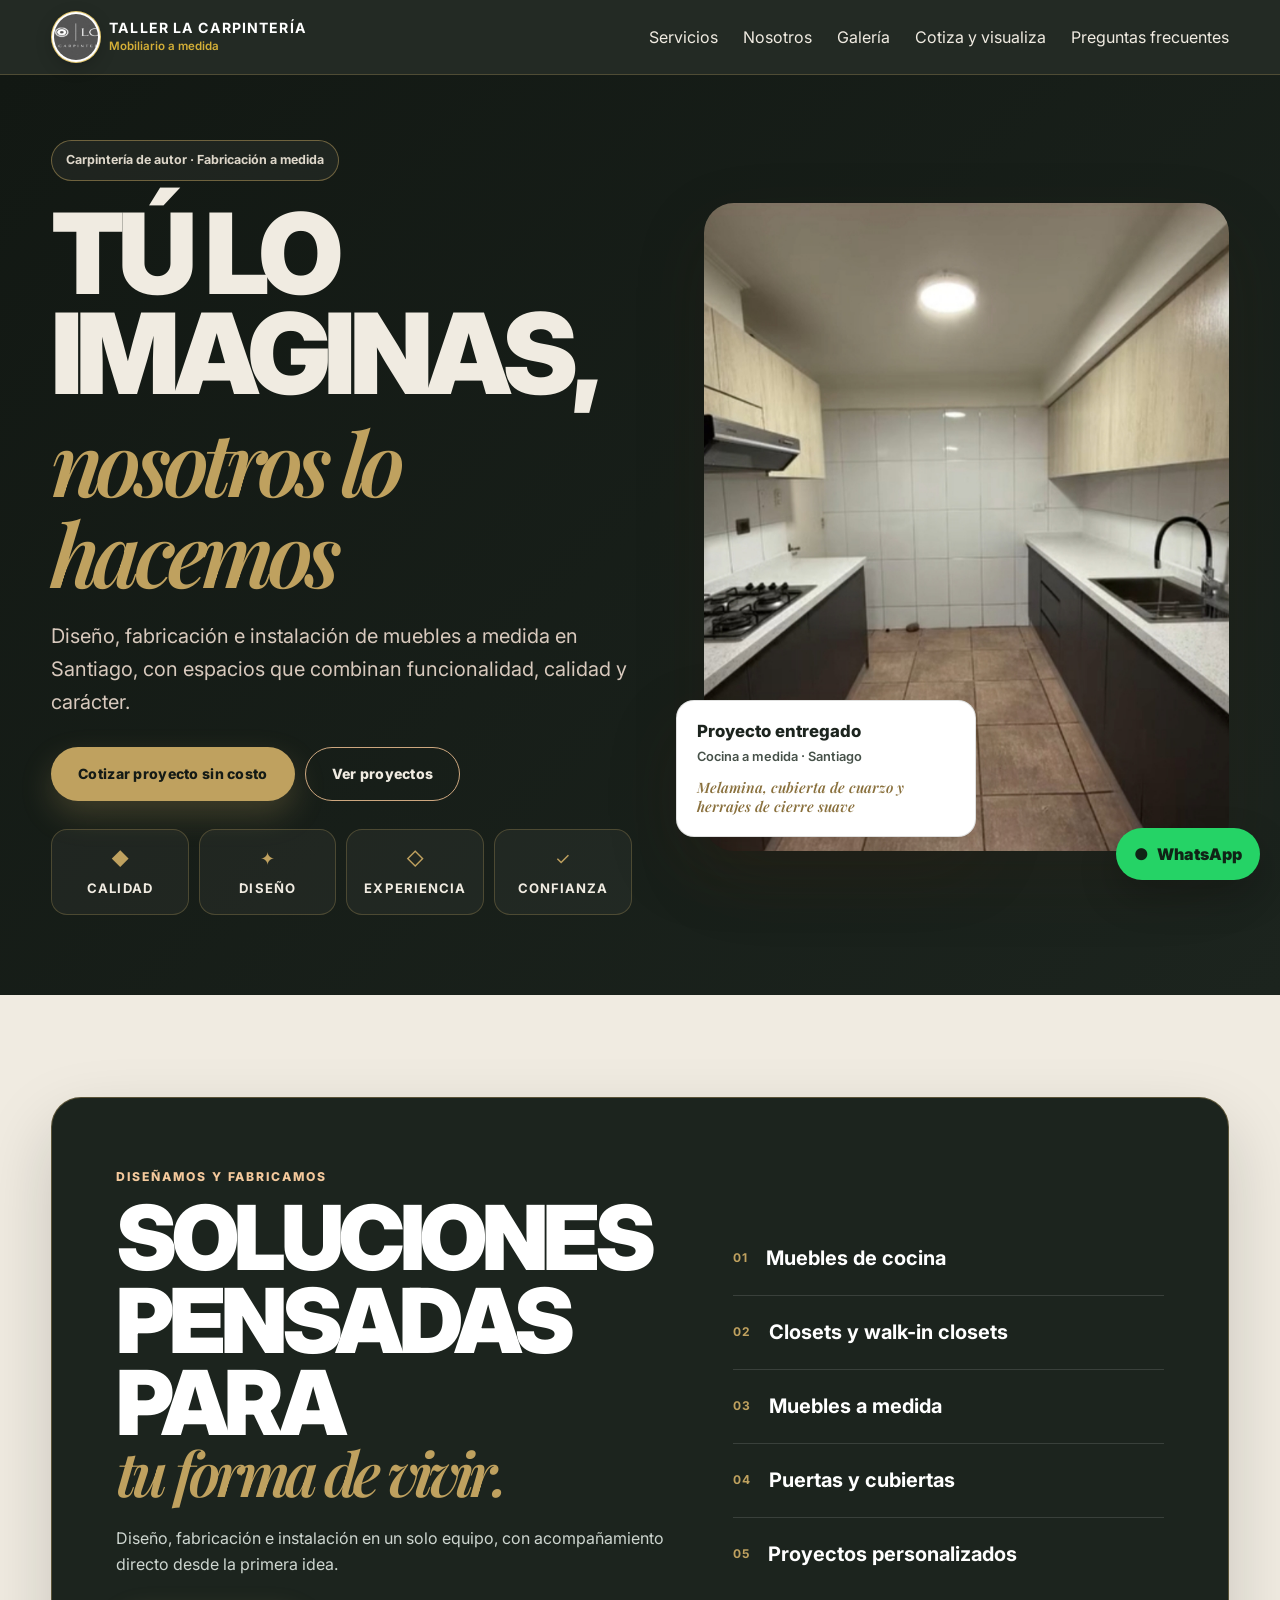
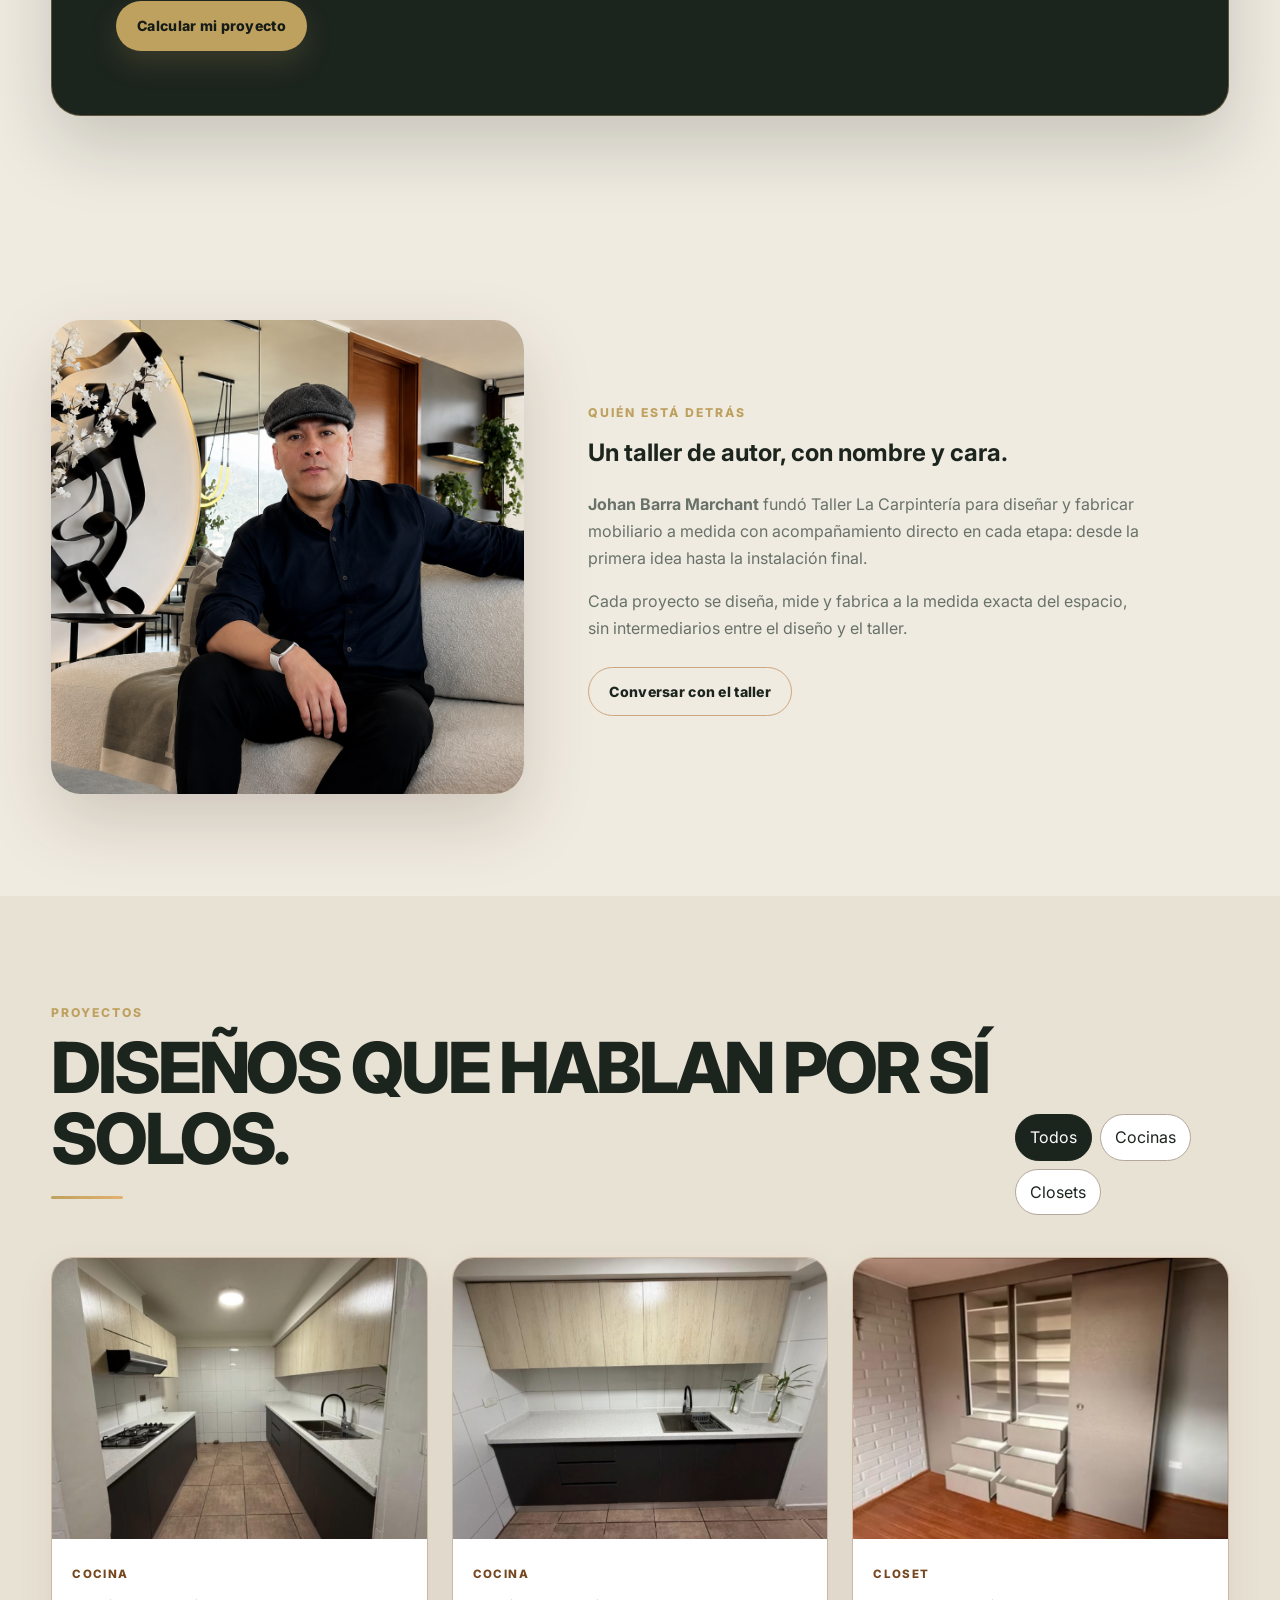
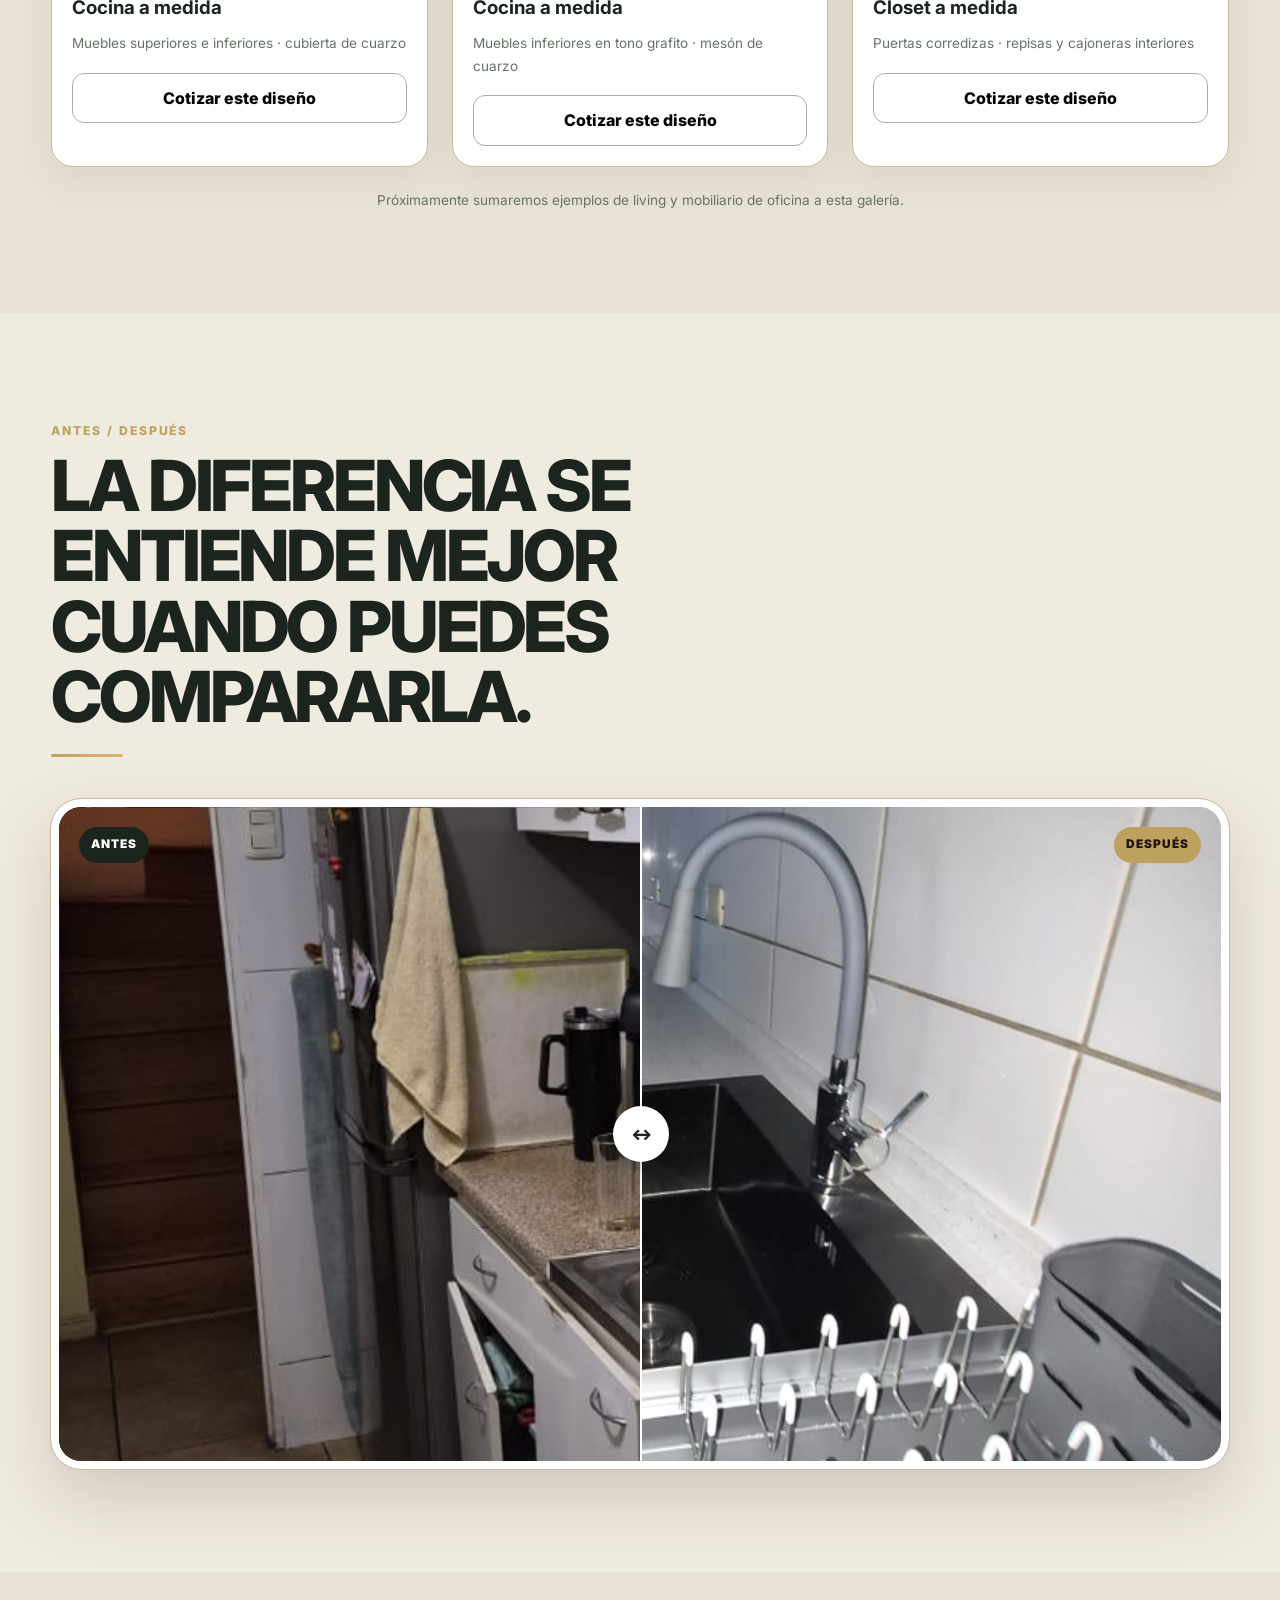
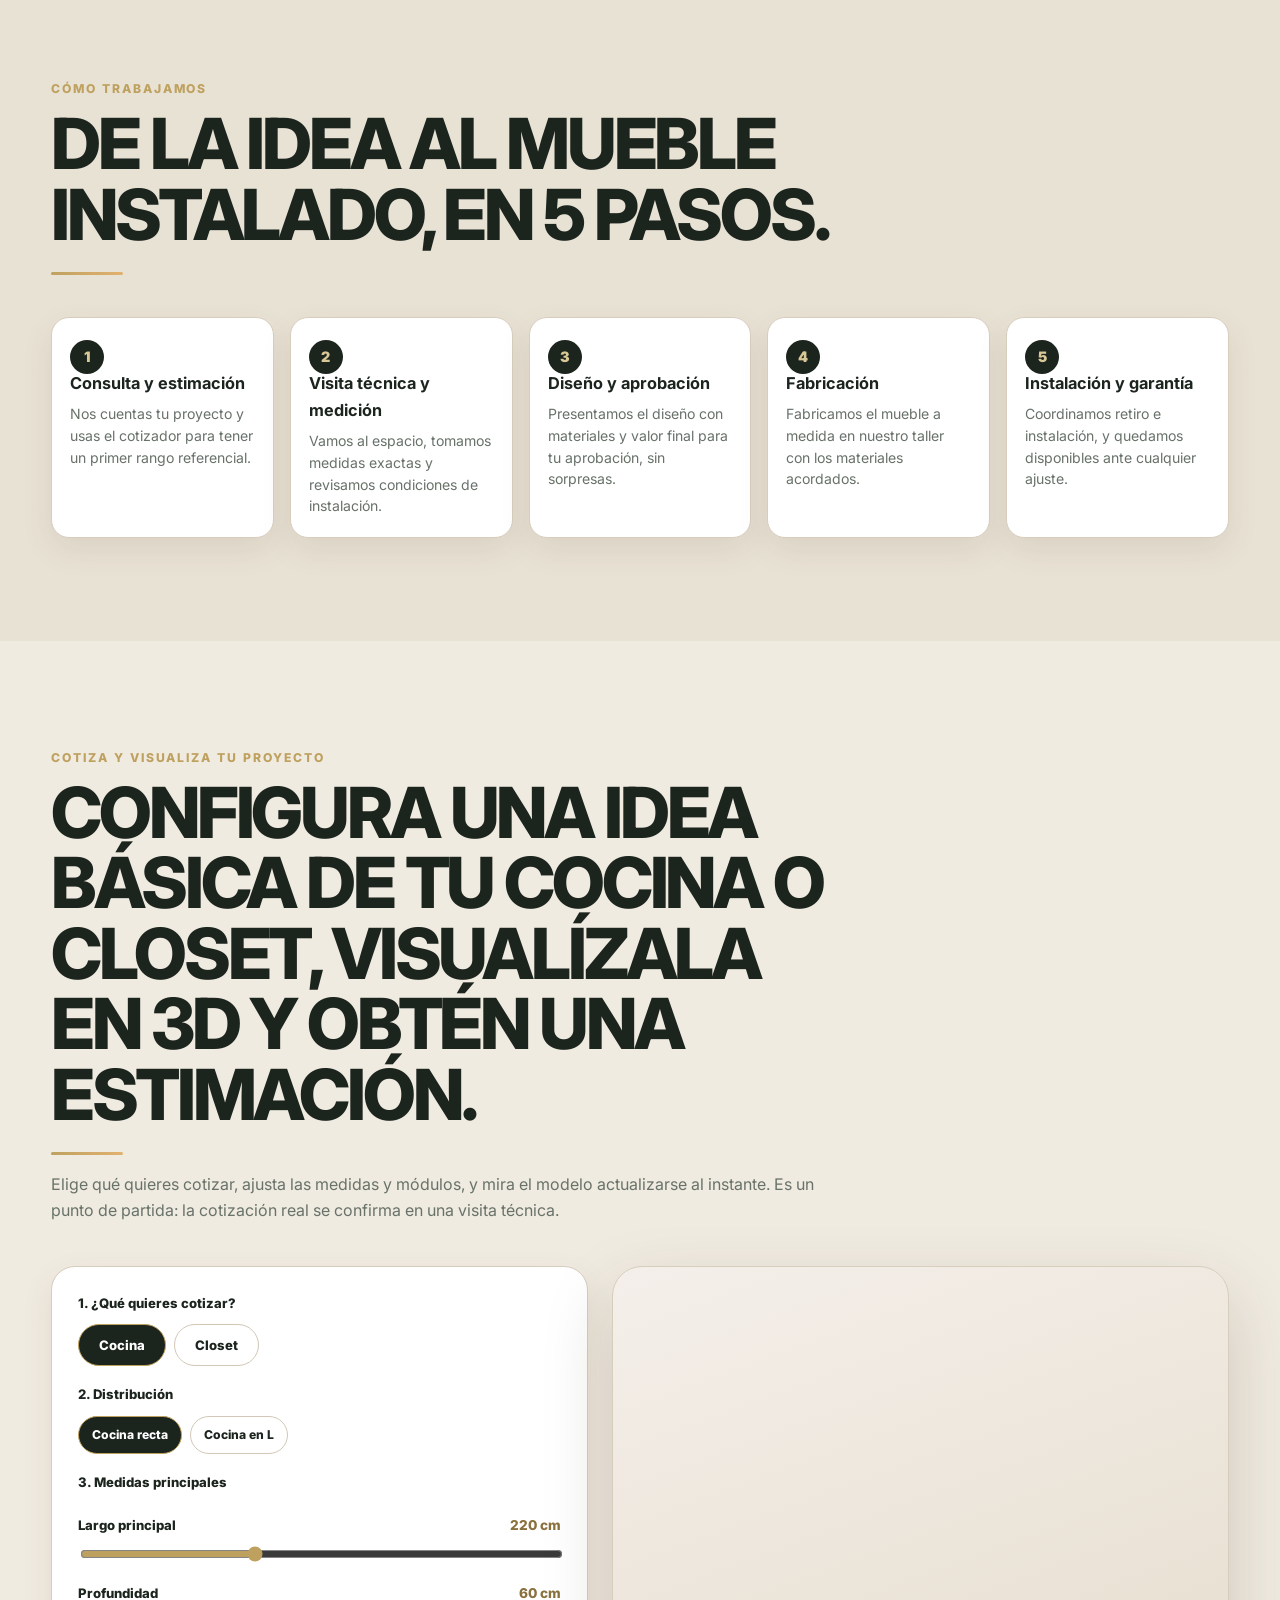
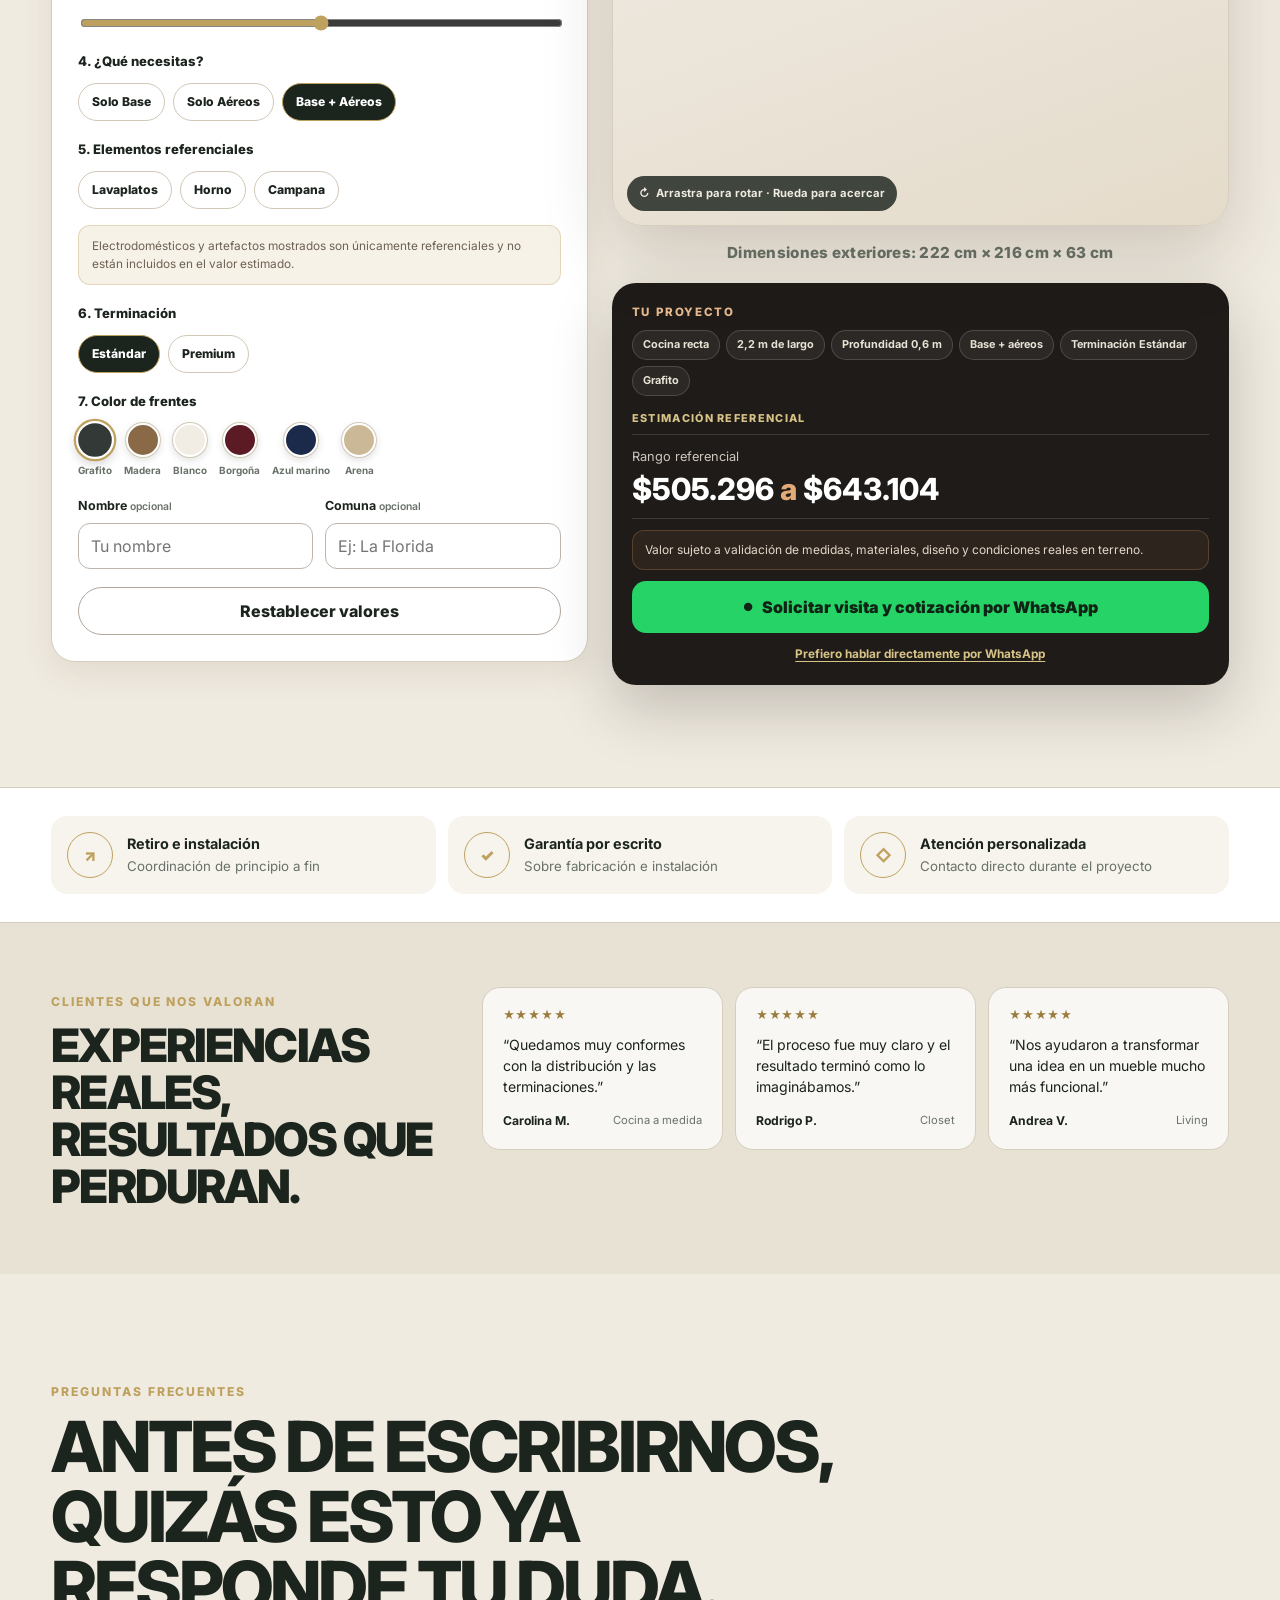
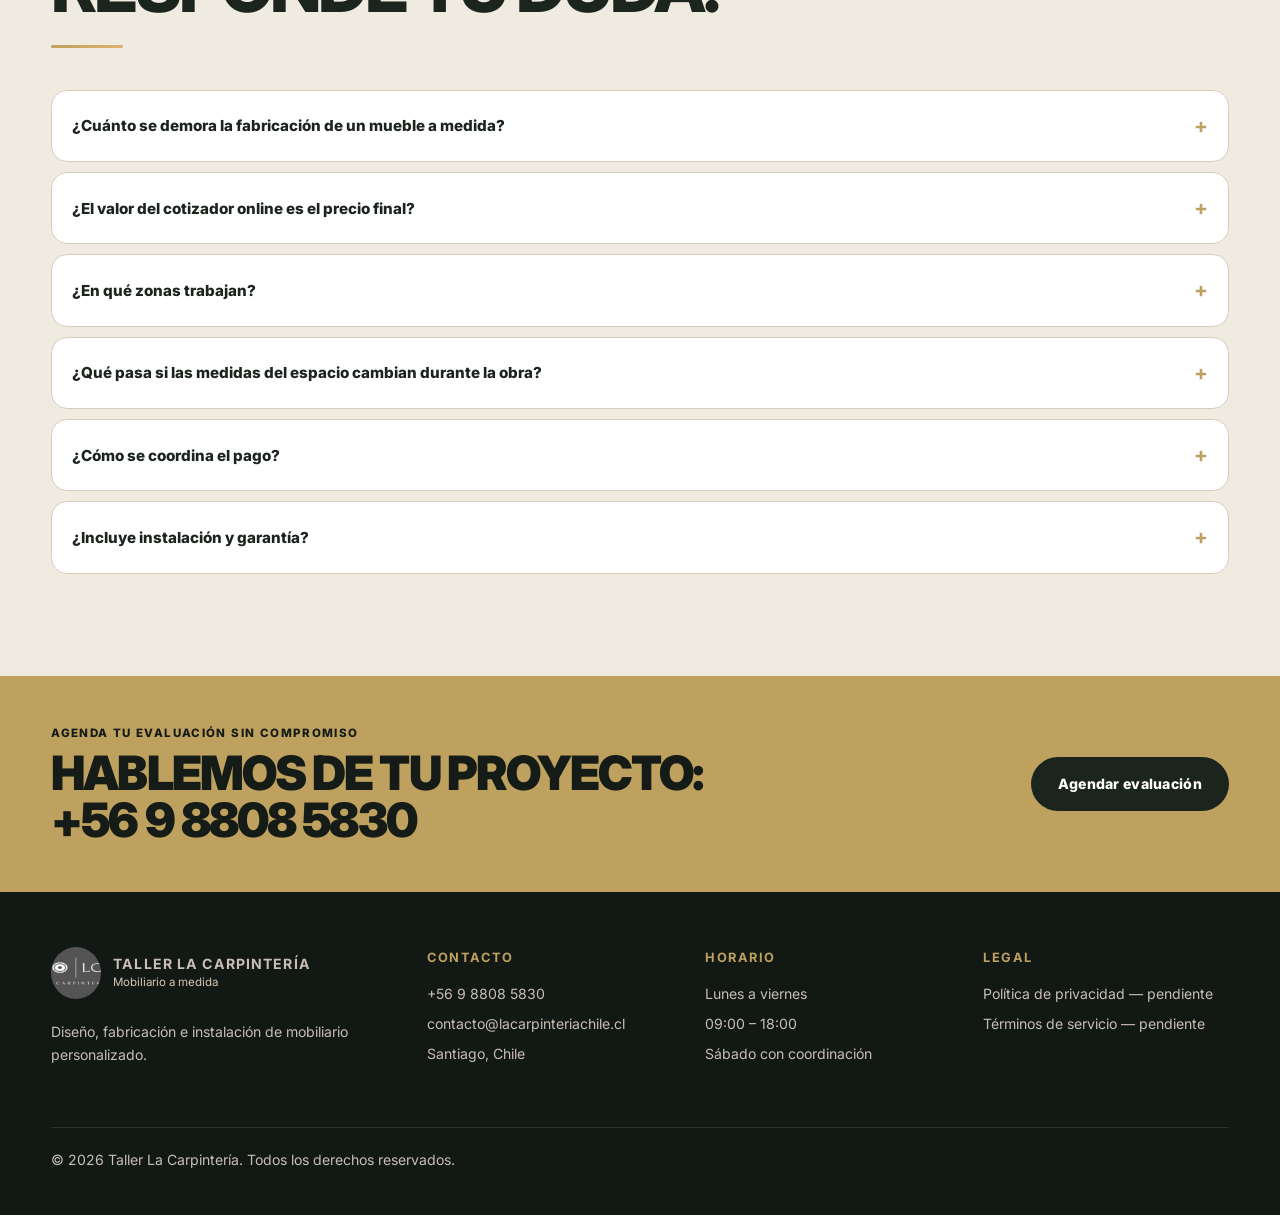
==== commit 61245fd0: "Implementa persistencia del diseñador para Modo Maestro" ====
--- a/index.html
+++ b/index.html
@@ -19,6 +19,8 @@
   <link rel="preconnect" href="https://fonts.gstatic.com" crossorigin>
   <link href="https://fonts.googleapis.com/css2?family=Inter:wght@400;500;600;700;800;900&family=Playfair+Display:ital,wght@1,600;1,700&display=swap" rel="stylesheet">
   <link rel="stylesheet" href="styles.css">
+  <script src="assets/designer/serialization.js" defer></script>
+  <script src="assets/designer/controller.js" defer></script>
   <script src="script.js" defer></script>
   <script type="application/ld+json">
   {"@context":"https://schema.org","@type":"LocalBusiness","name":"Taller La Carpintería","url":"https://lacarpinteriachile.cl/","telephone":"+56 9 8808 5830","email":"contacto@lacarpinteriachile.cl","description":"Diseño, fabricación e instalación de muebles a medida en Santiago.","areaServed":"Santiago de Chile","address":{"@type":"PostalAddress","addressLocality":"Santiago","addressCountry":"CL"}}
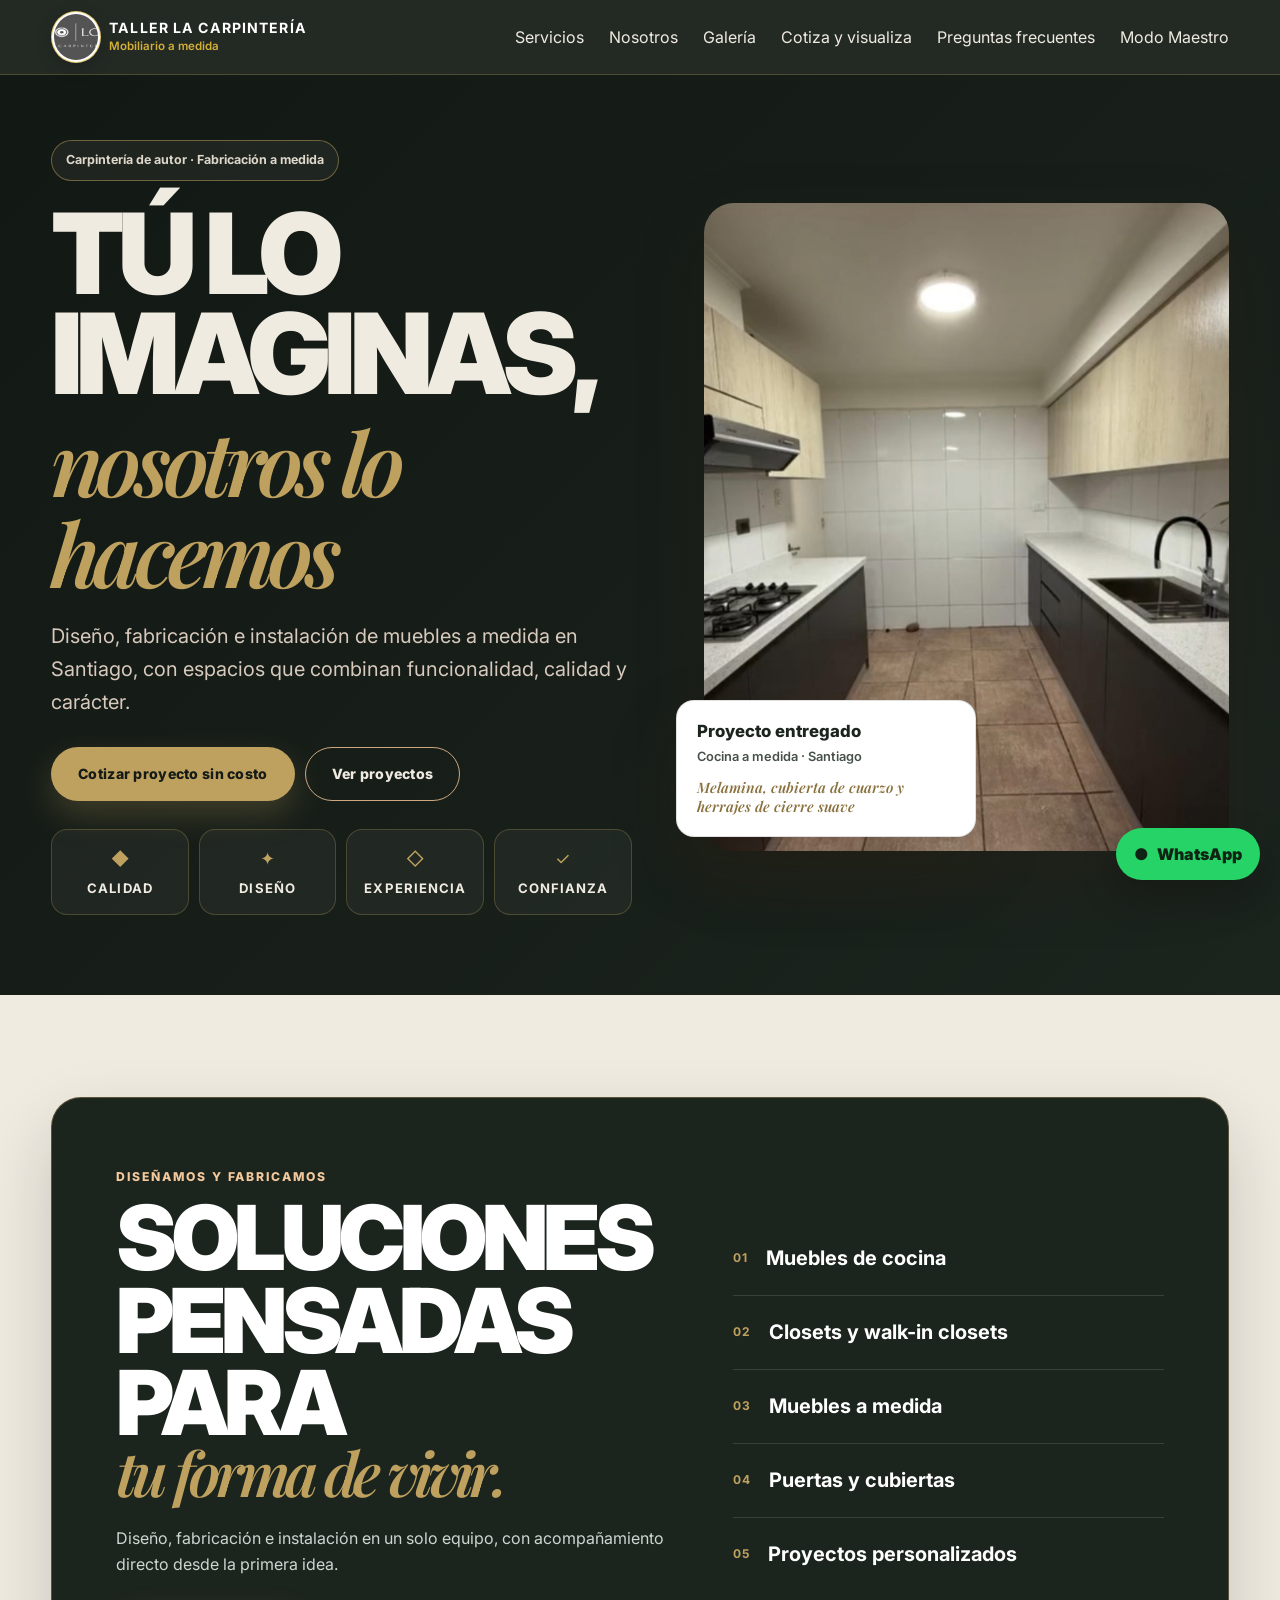
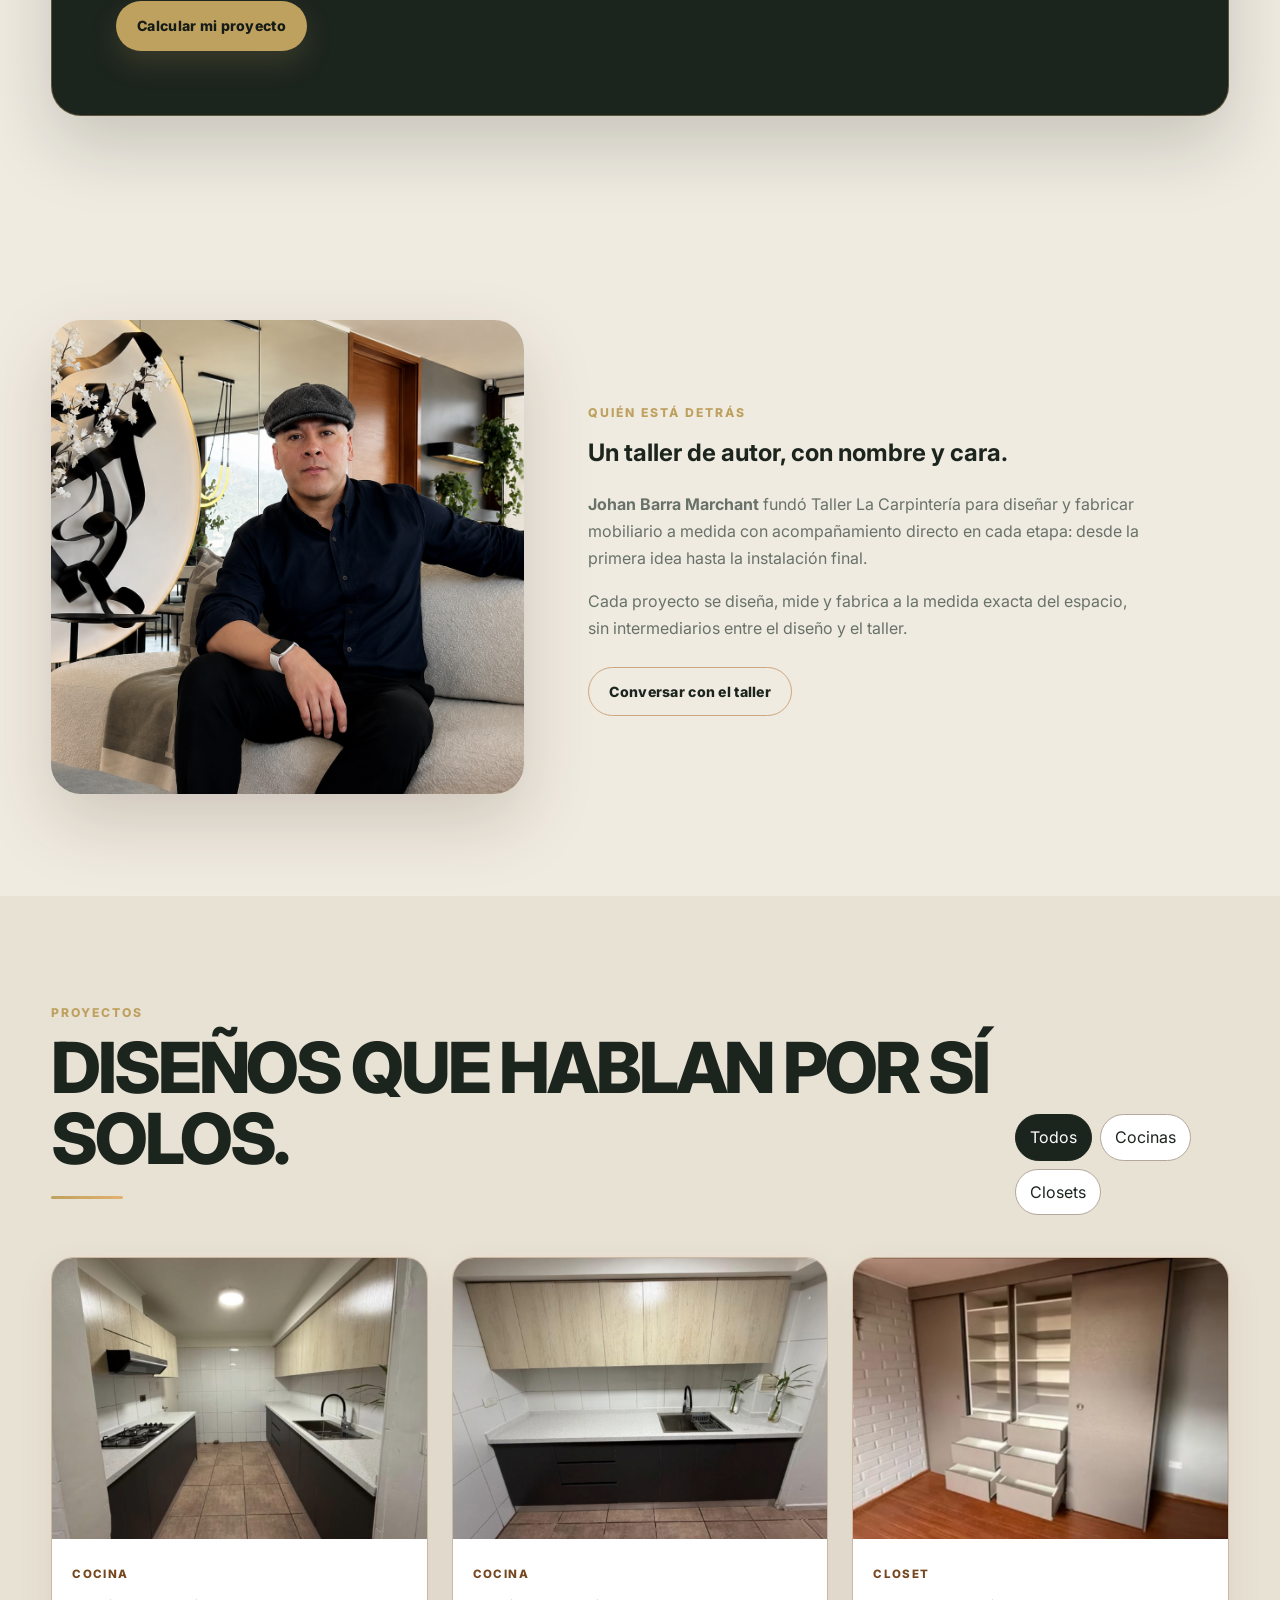
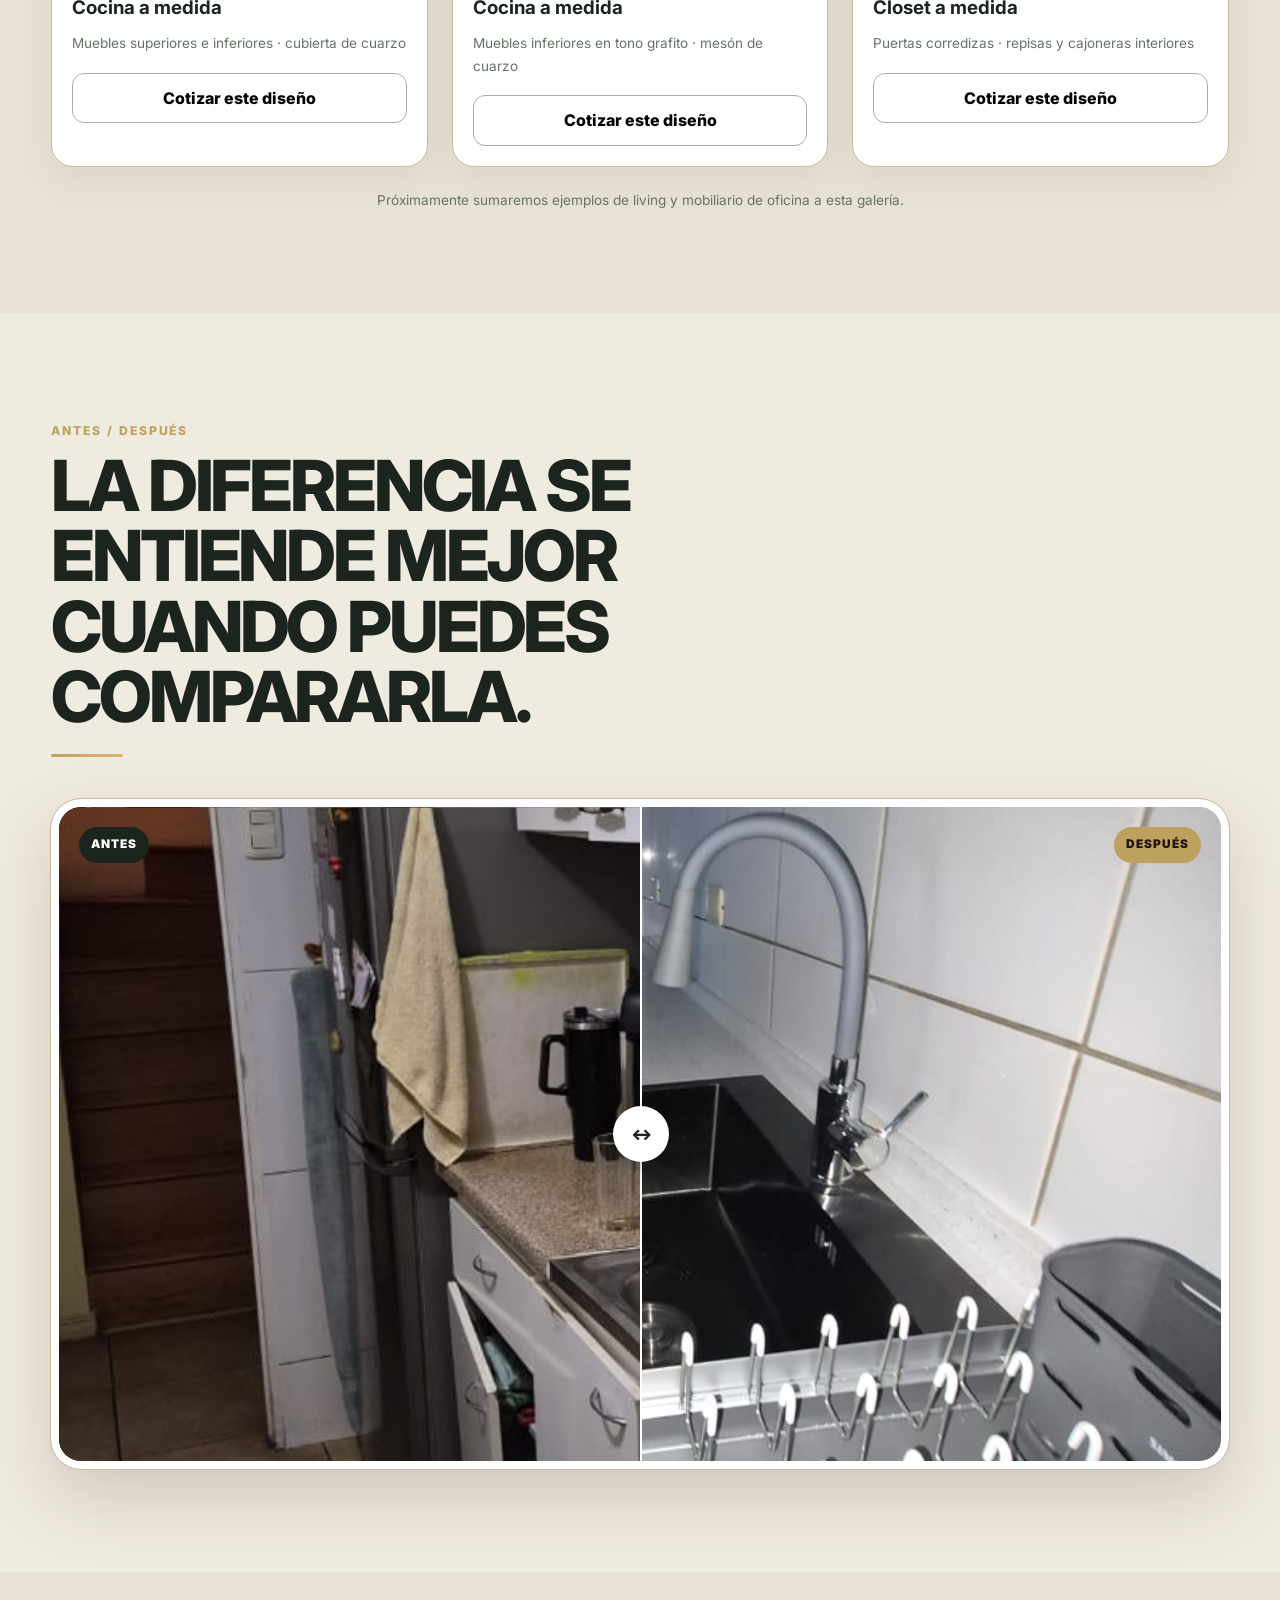
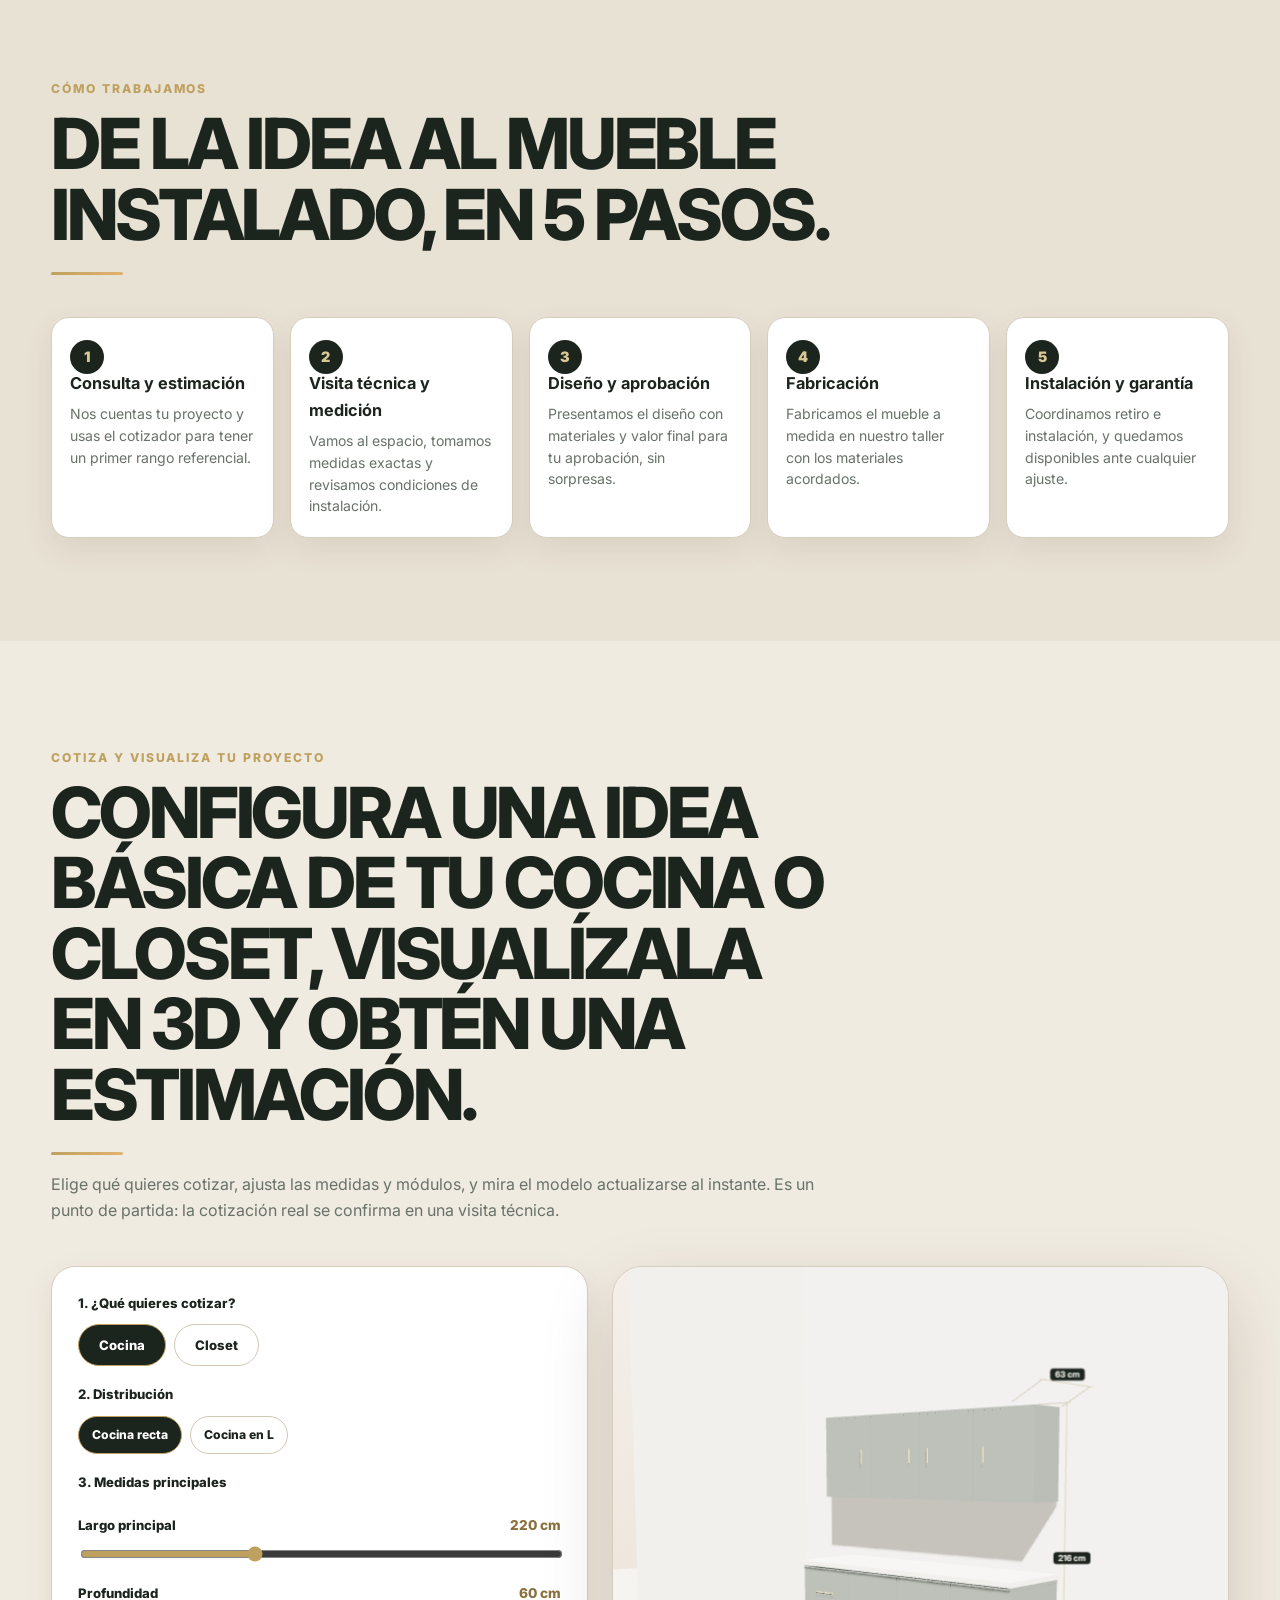
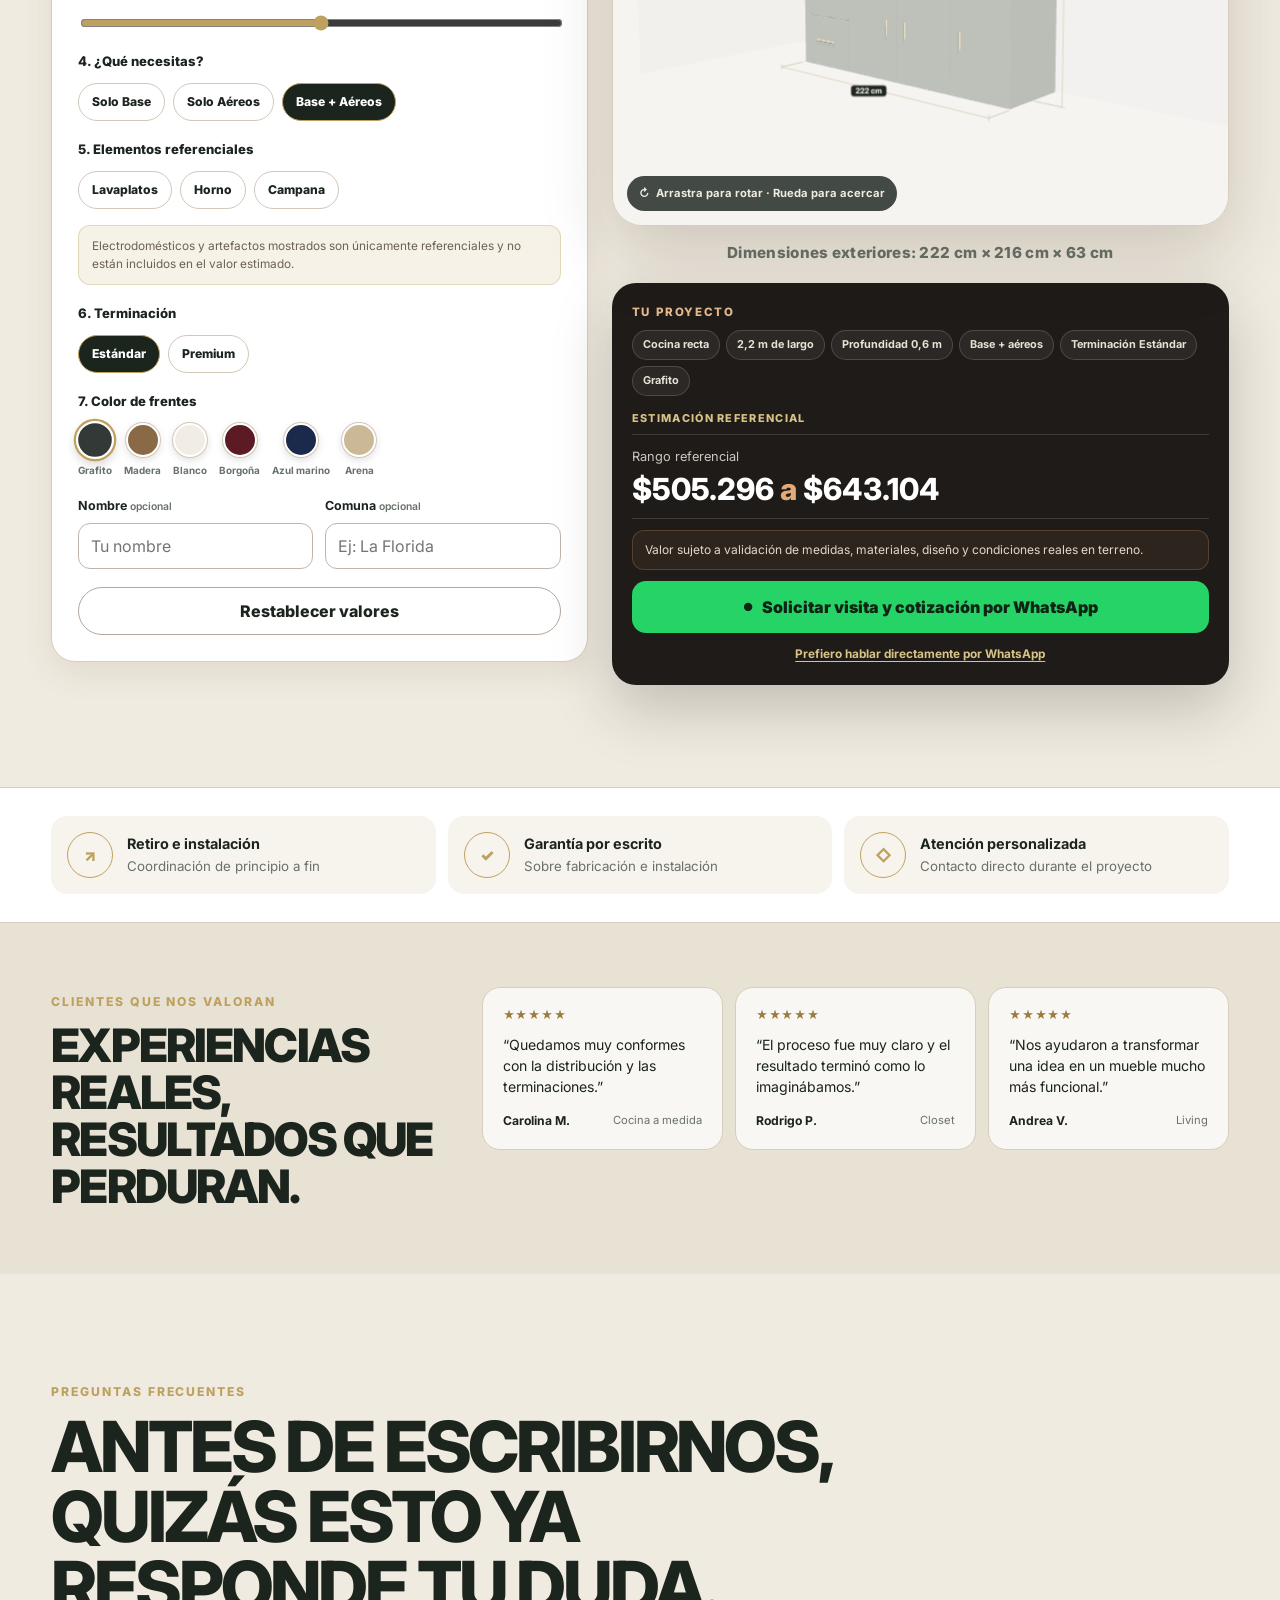
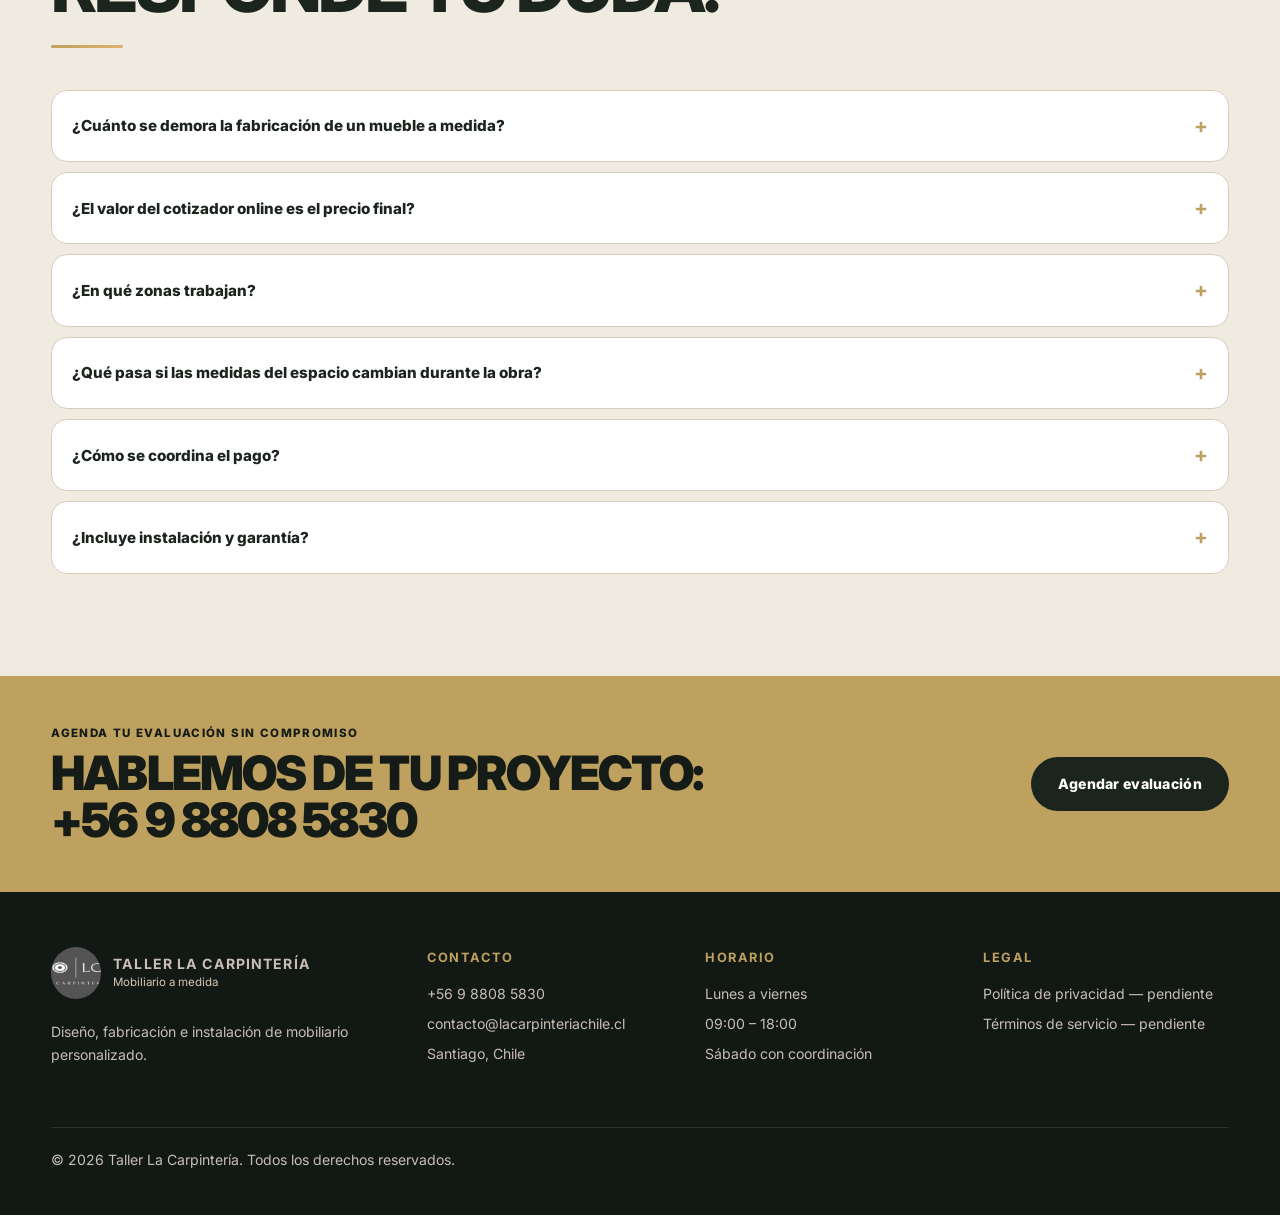
==== commit 1dbd0e90: "Implementa Modo Maestro con Supabase y proyectos persistentes" ====
--- a/index.html
+++ b/index.html
@@ -46,6 +46,7 @@
       <a href="#galeria">Galería</a>
       <a href="#cotizador">Cotiza y visualiza</a>
       <a href="#preguntas-frecuentes">Preguntas frecuentes</a>
+      <a href="maestro/">Modo Maestro</a>
     </nav>
 
     <button class="menu-toggle" type="button" aria-label="Abrir menú"
@@ -60,6 +61,7 @@
     <a href="#galeria">Galería</a>
     <a href="#cotizador">Cotiza y visualiza</a>
     <a href="#preguntas-frecuentes">Preguntas frecuentes</a>
+      <a href="maestro/">Modo Maestro</a>
   </nav>
 </header>
 
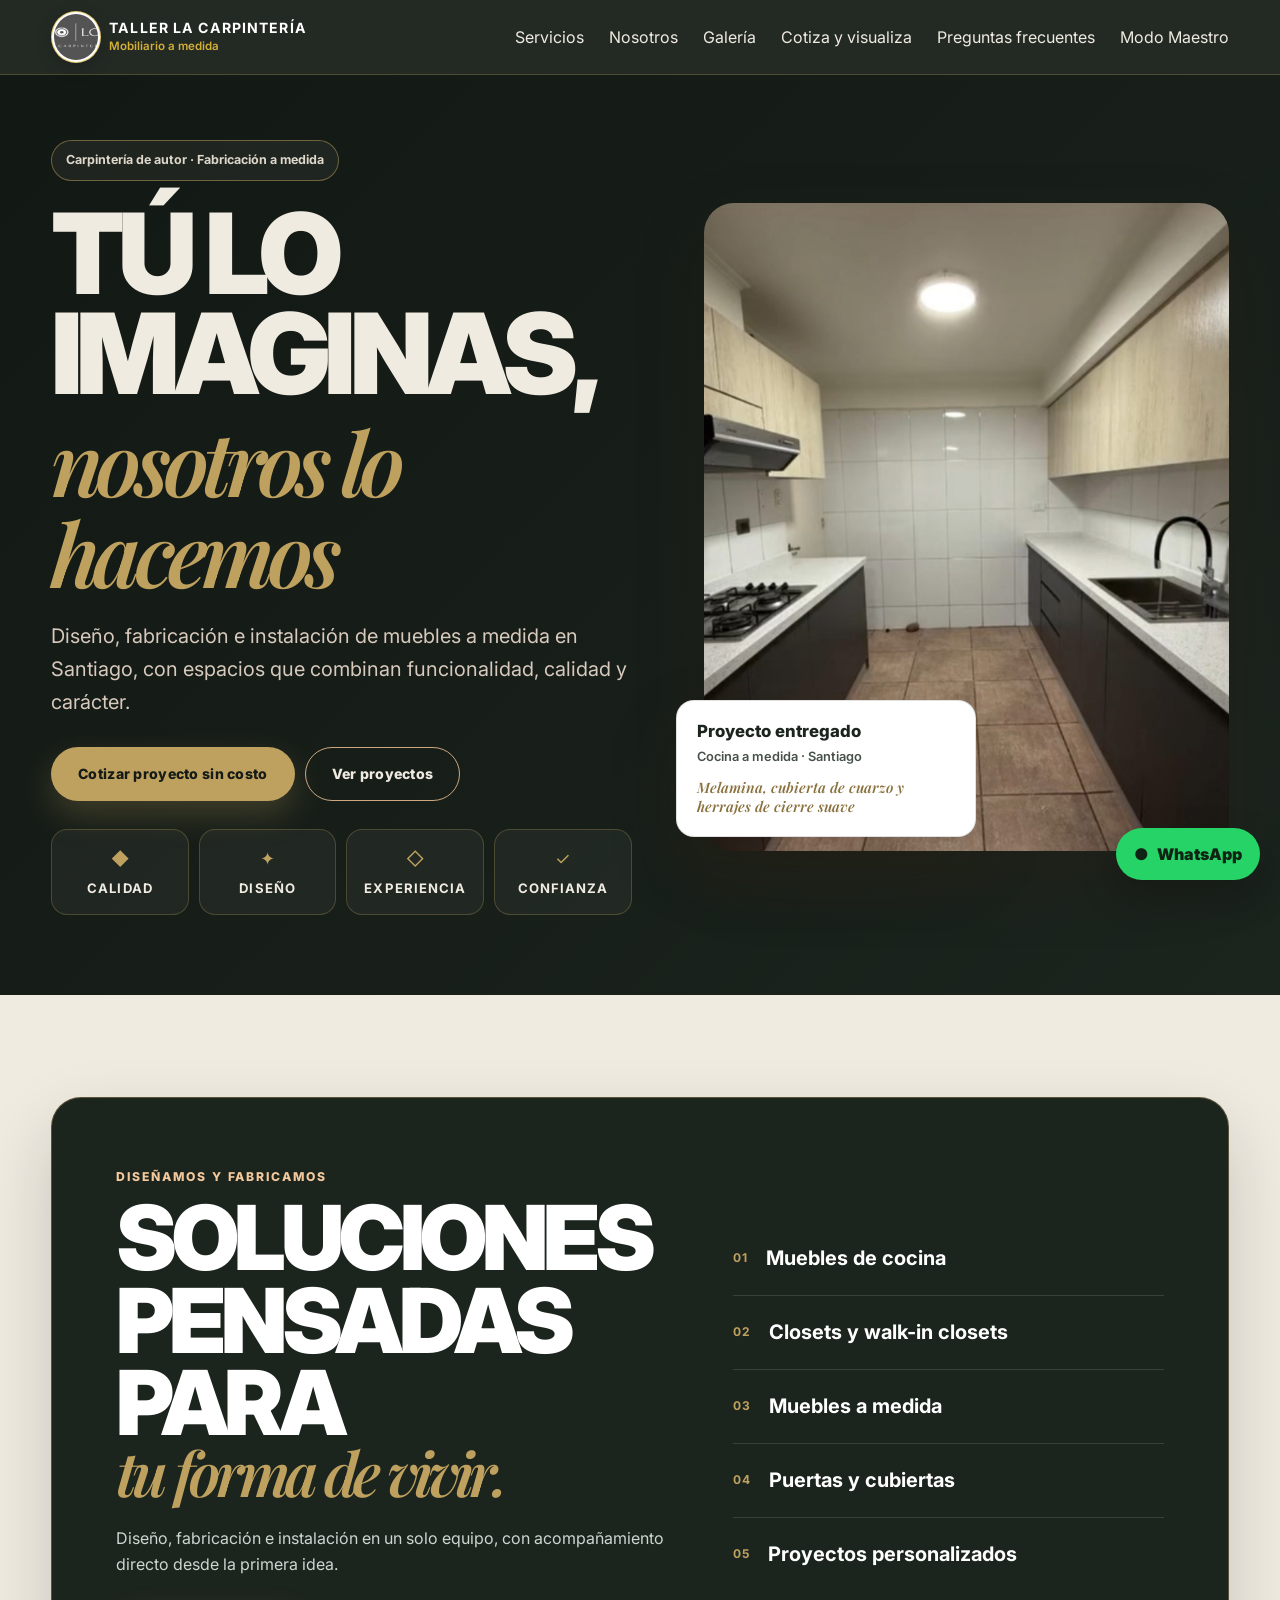
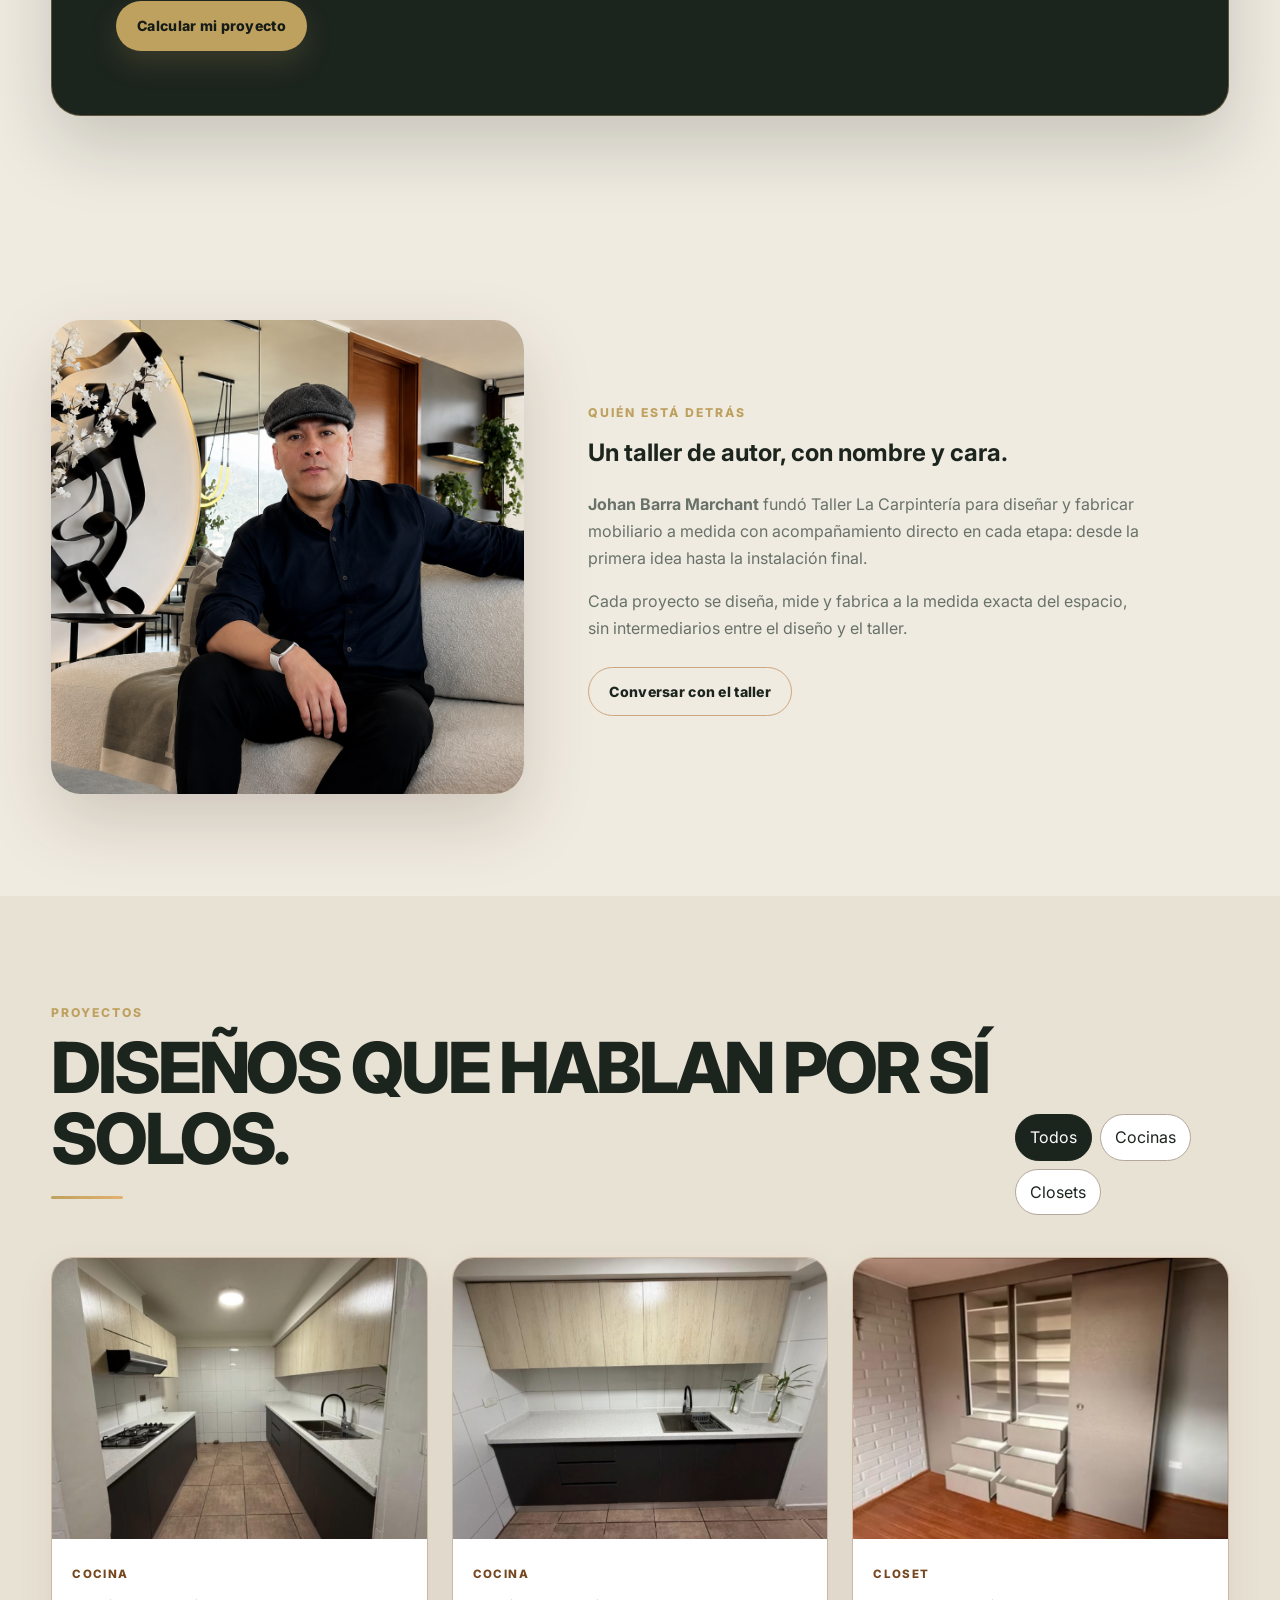
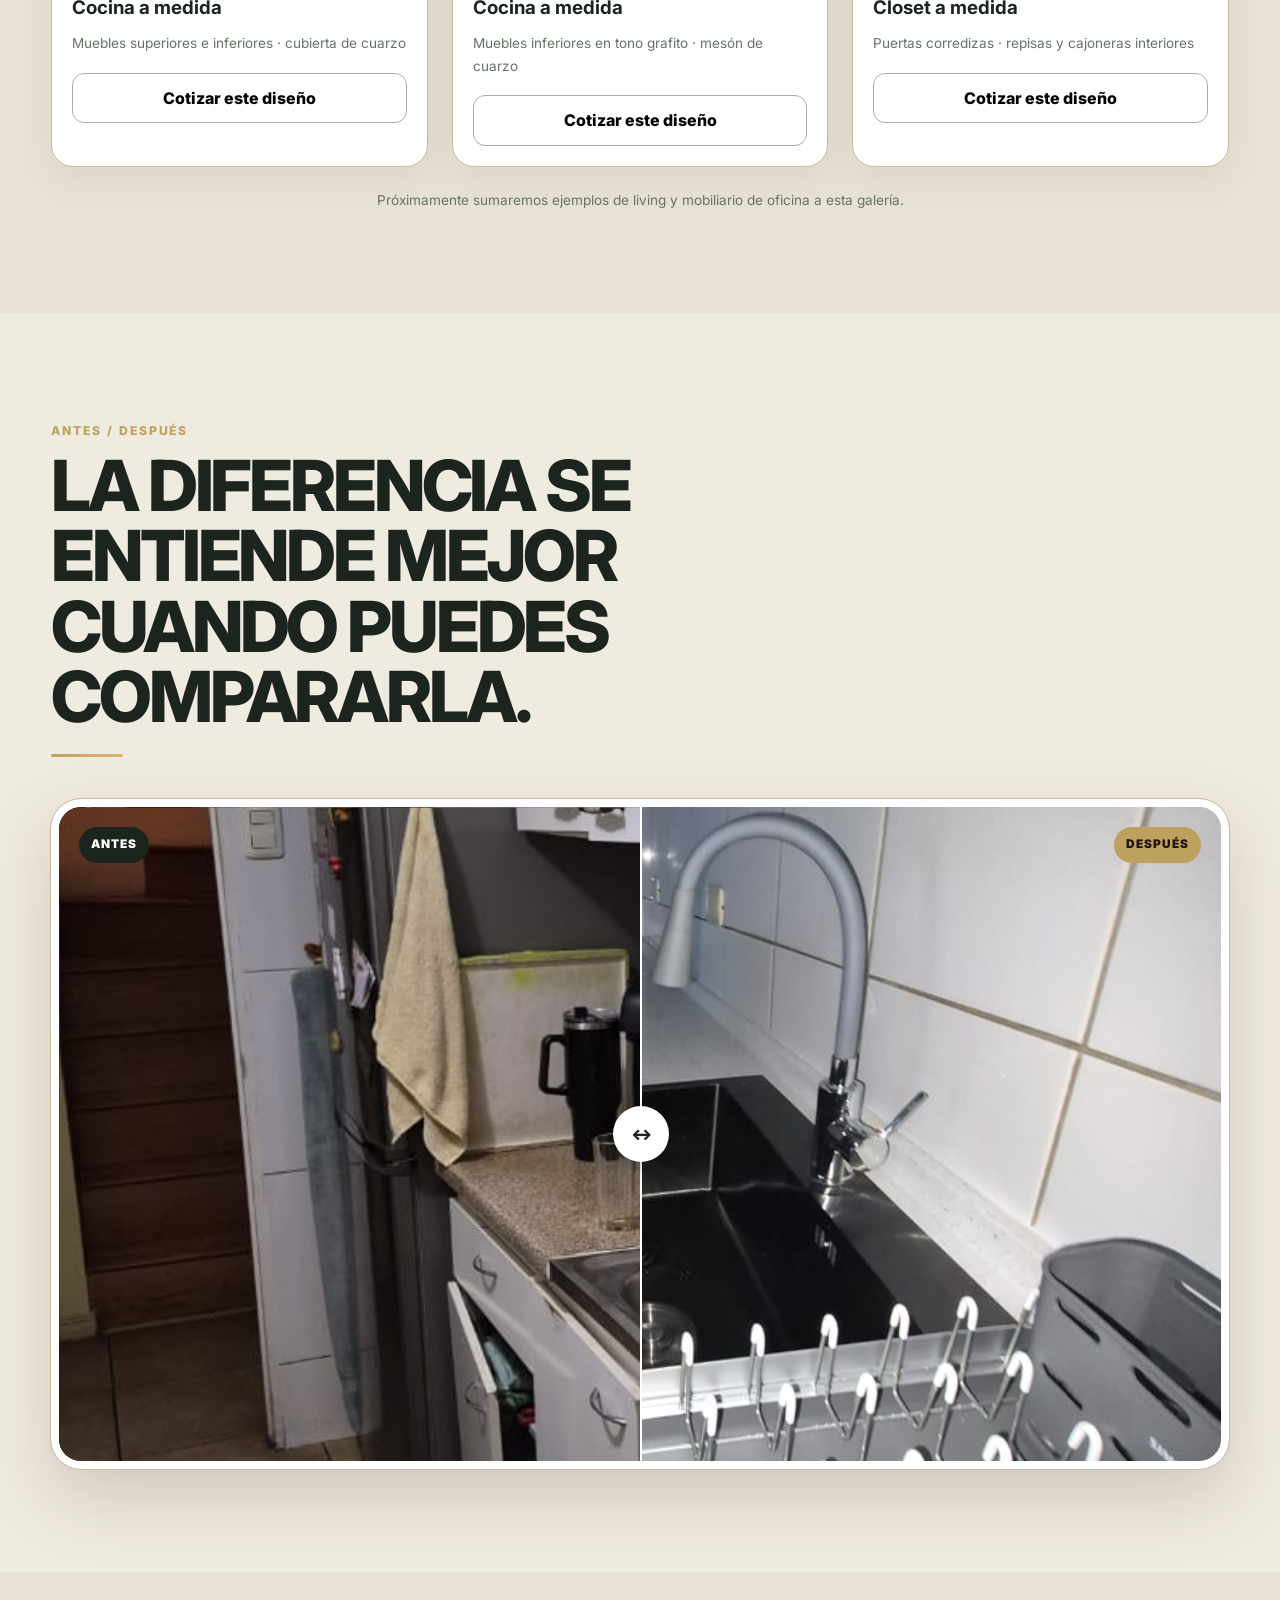
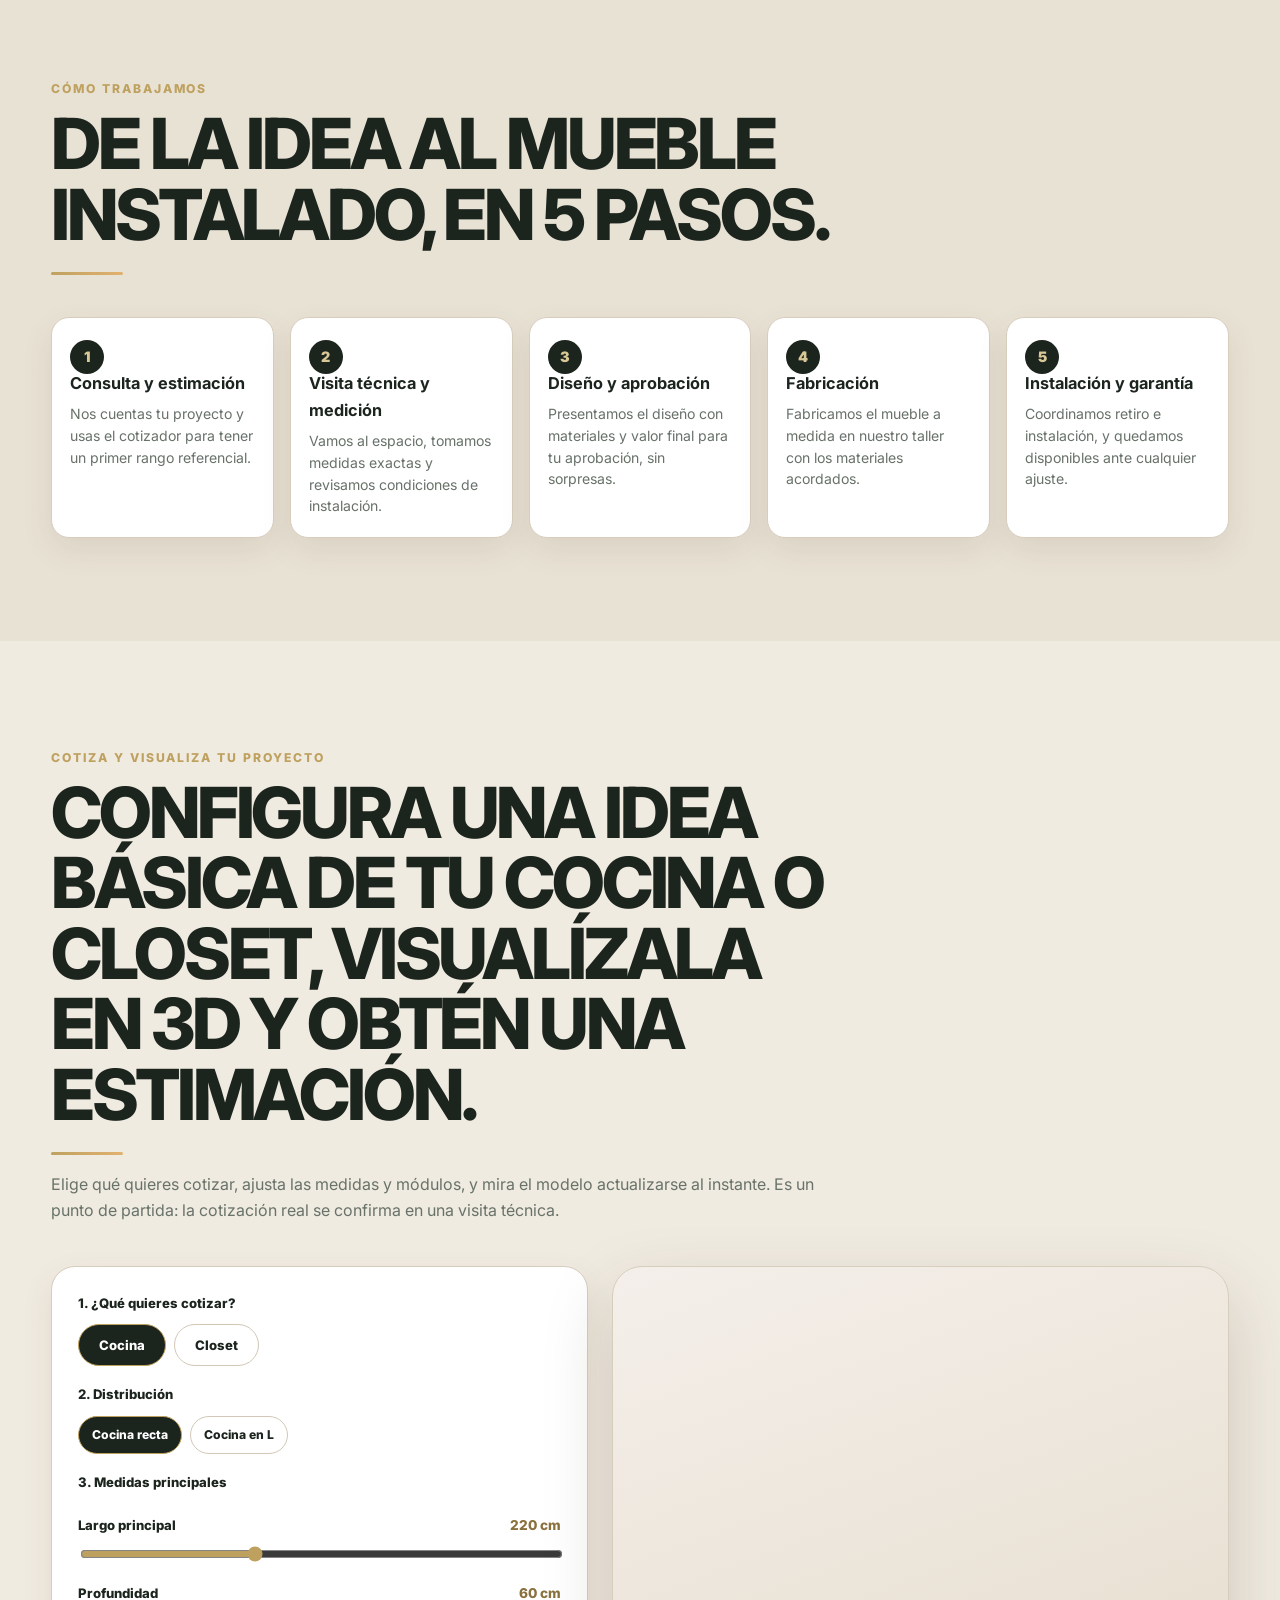
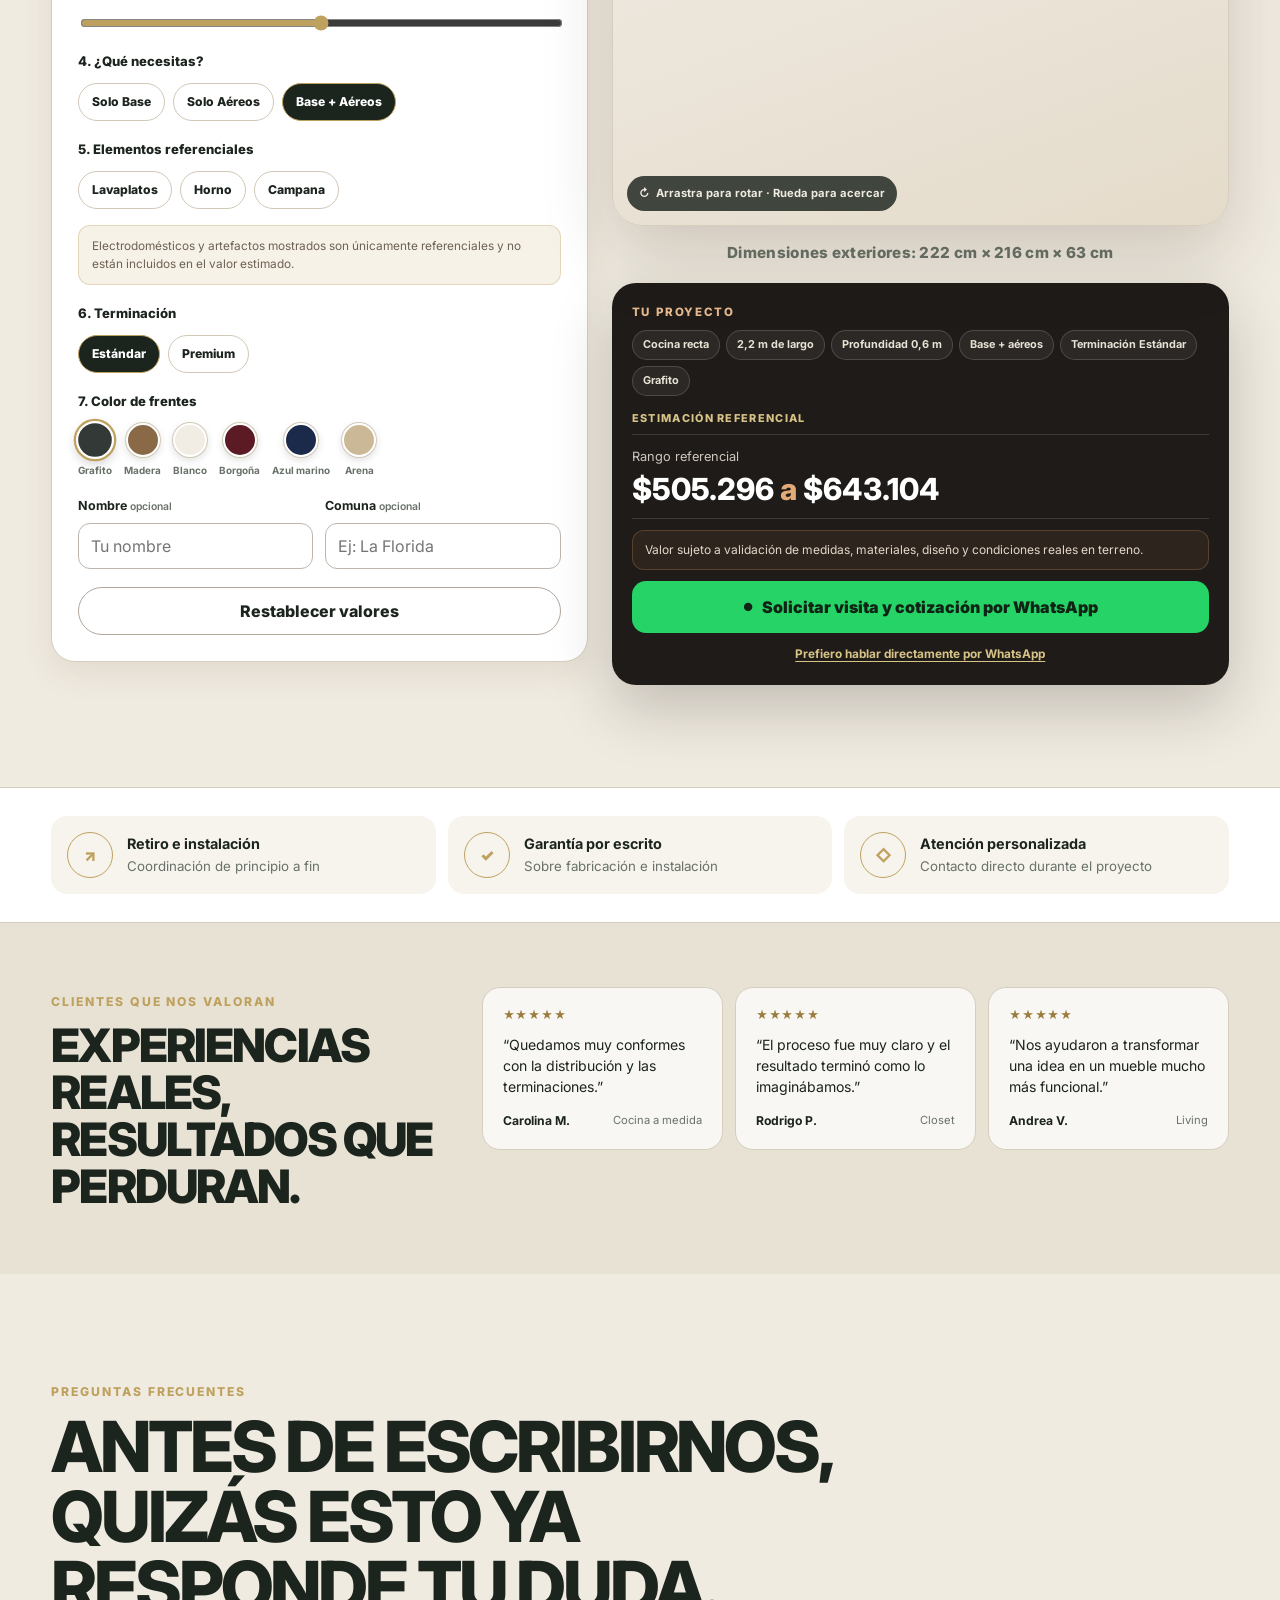
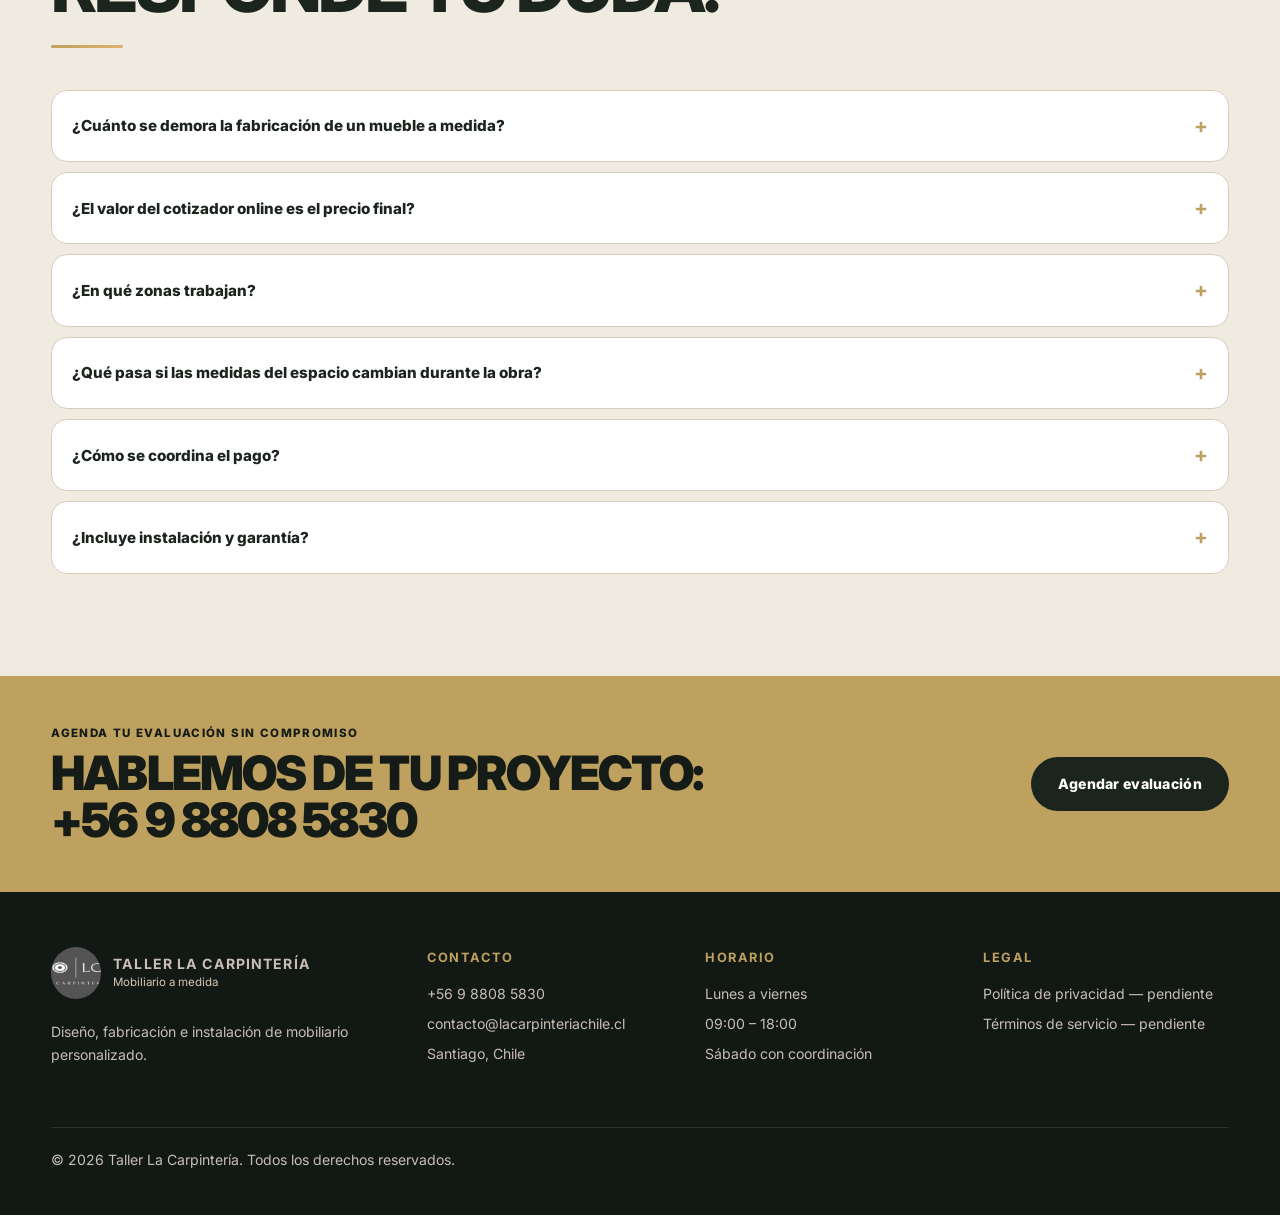
==== commit c2e778bc: "Prepara publicación estática estable para Cloudflare Pages" ====
--- a/index.html
+++ b/index.html
@@ -9,9 +9,9 @@
   <meta property="og:locale" content="es_CL">
   <meta property="og:title" content="Muebles a Medida en Santiago | Taller La Carpintería">
   <meta property="og:description" content="Diseño, fabricación e instalación de mobiliario a medida. Estima tu proyecto en línea.">
-  <meta property="og:image" content="assets/fotos-reales/cocina-terminada-1.jpg">
-  <meta property="og:url" content="https://lacarpinteriachile.cl/">
-  <link rel="canonical" href="https://lacarpinteriachile.cl/">
+  <meta property="og:image" content="https://tallerlacarpinteria.cl/assets/fotos-reales/cocina-terminada-1.jpg">
+  <meta property="og:url" content="https://tallerlacarpinteria.cl/">
+  <link rel="canonical" href="https://tallerlacarpinteria.cl/">
   <title>Muebles a Medida en Santiago | Taller La Carpintería</title>
 
   <link rel="icon" href="assets/brand/logo.jpg" type="image/jpeg">
@@ -23,7 +23,7 @@
   <script src="assets/designer/controller.js" defer></script>
   <script src="script.js" defer></script>
   <script type="application/ld+json">
-  {"@context":"https://schema.org","@type":"LocalBusiness","name":"Taller La Carpintería","url":"https://lacarpinteriachile.cl/","telephone":"+56 9 8808 5830","email":"contacto@lacarpinteriachile.cl","description":"Diseño, fabricación e instalación de muebles a medida en Santiago.","areaServed":"Santiago de Chile","address":{"@type":"PostalAddress","addressLocality":"Santiago","addressCountry":"CL"}}
+  {"@context":"https://schema.org","@type":"LocalBusiness","name":"Taller La Carpintería","url":"https://tallerlacarpinteria.cl/","telephone":"+56 9 8808 5830","email":"contacto@lacarpinteriachile.cl","description":"Diseño, fabricación e instalación de muebles a medida en Santiago.","areaServed":"Santiago de Chile","address":{"@type":"PostalAddress","addressLocality":"Santiago","addressCountry":"CL"}}
   </script>
 </head>
 
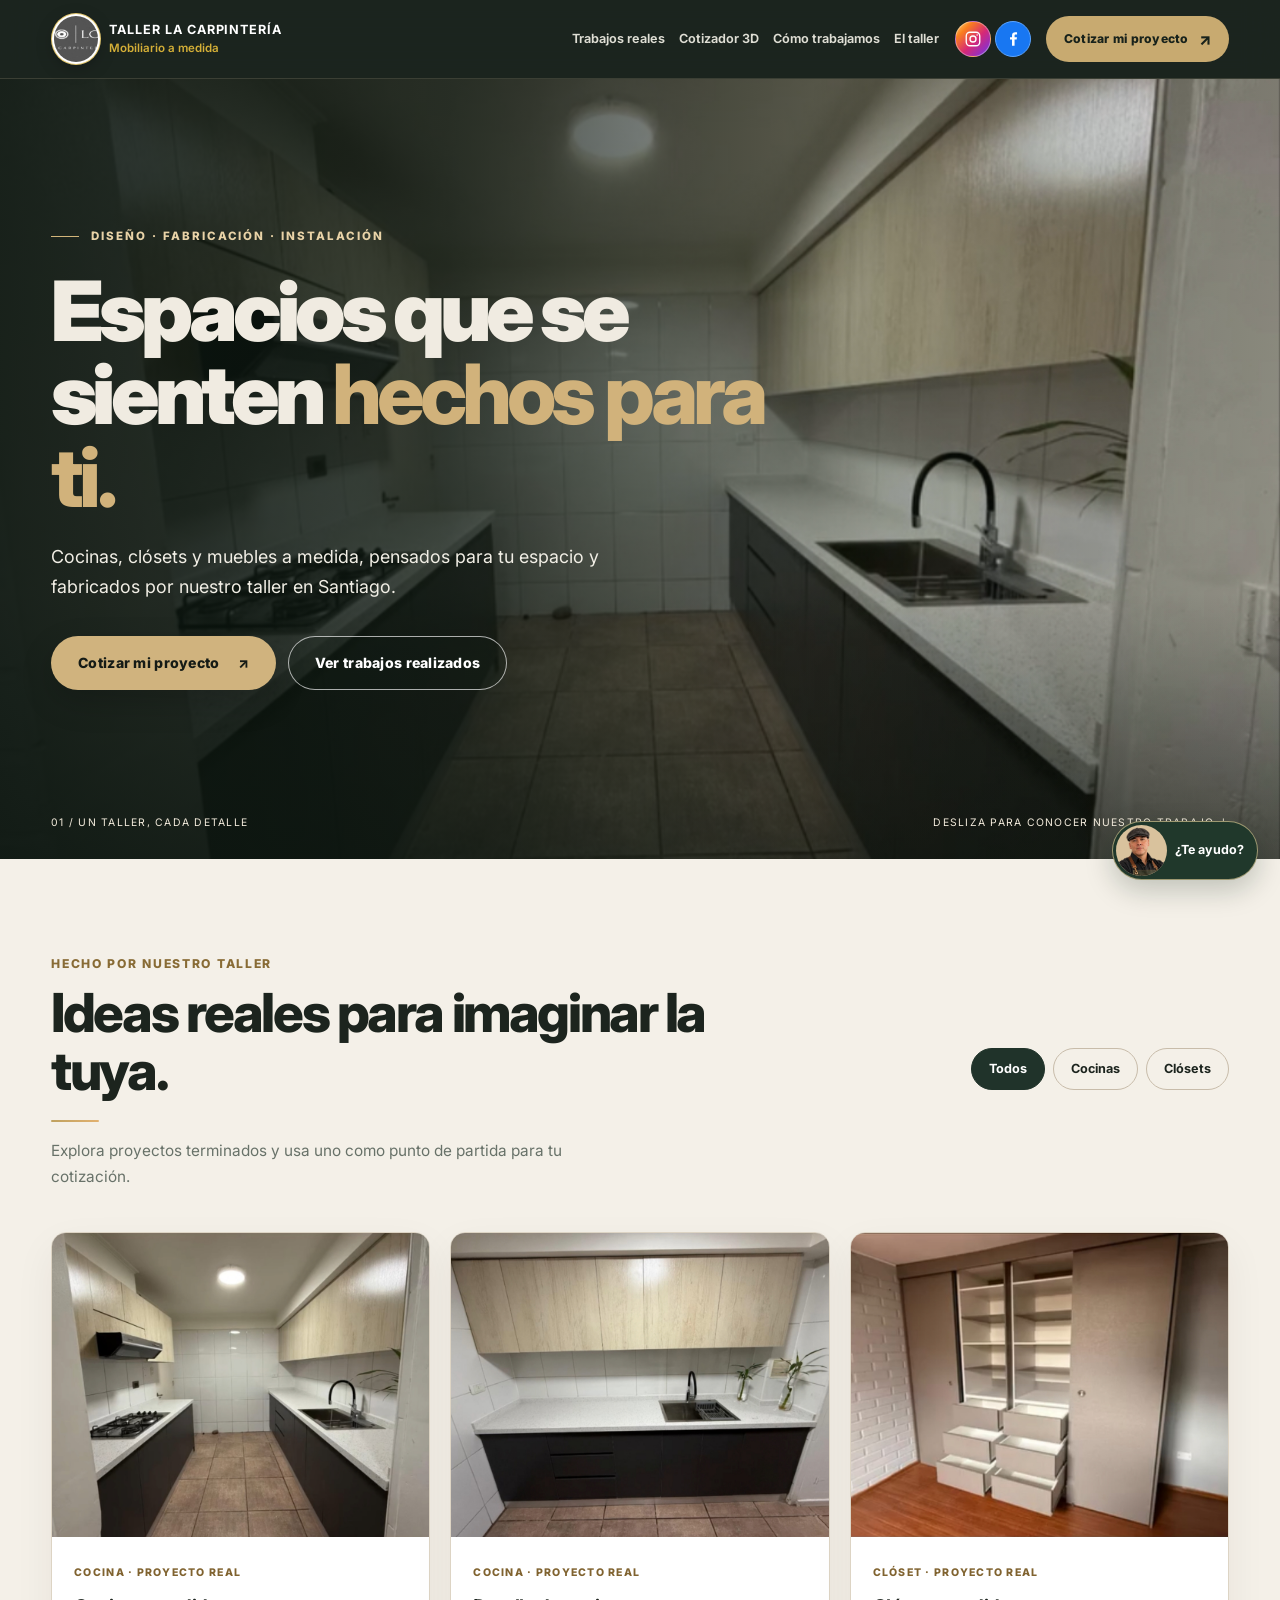
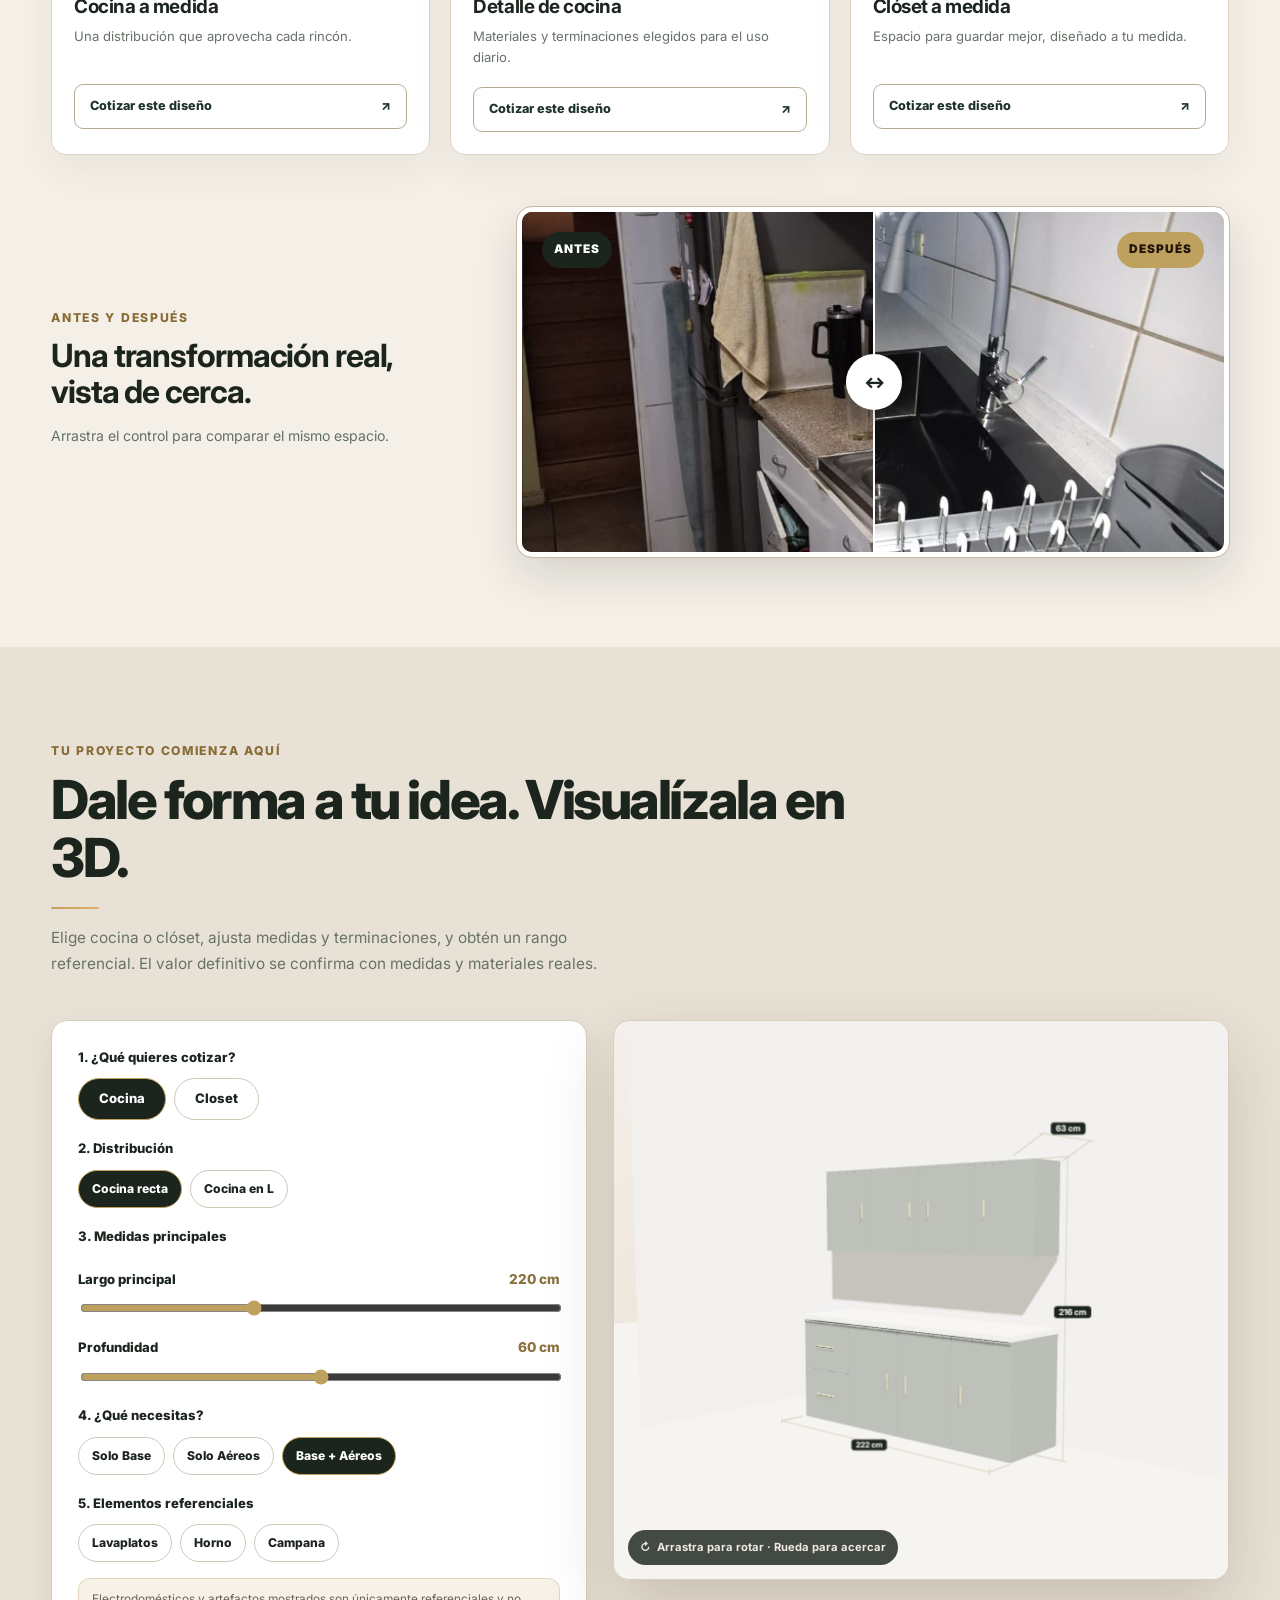
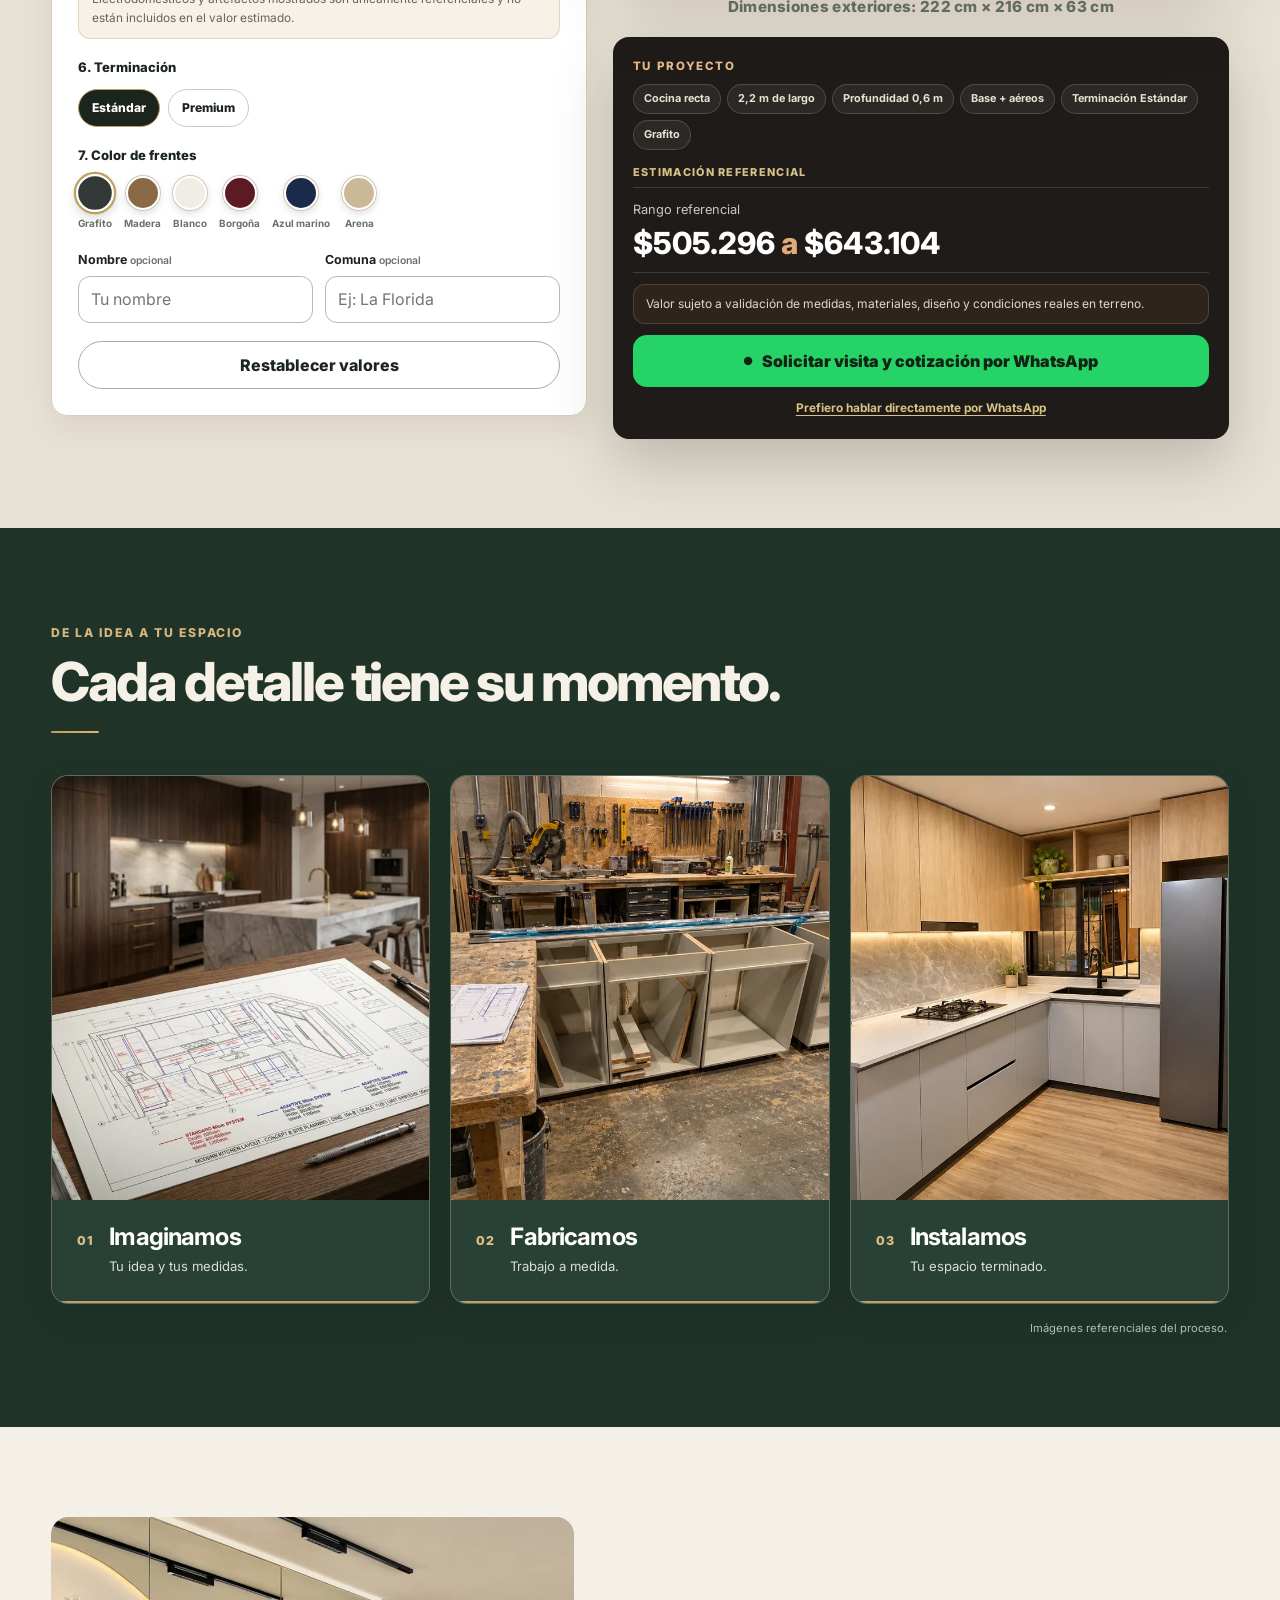
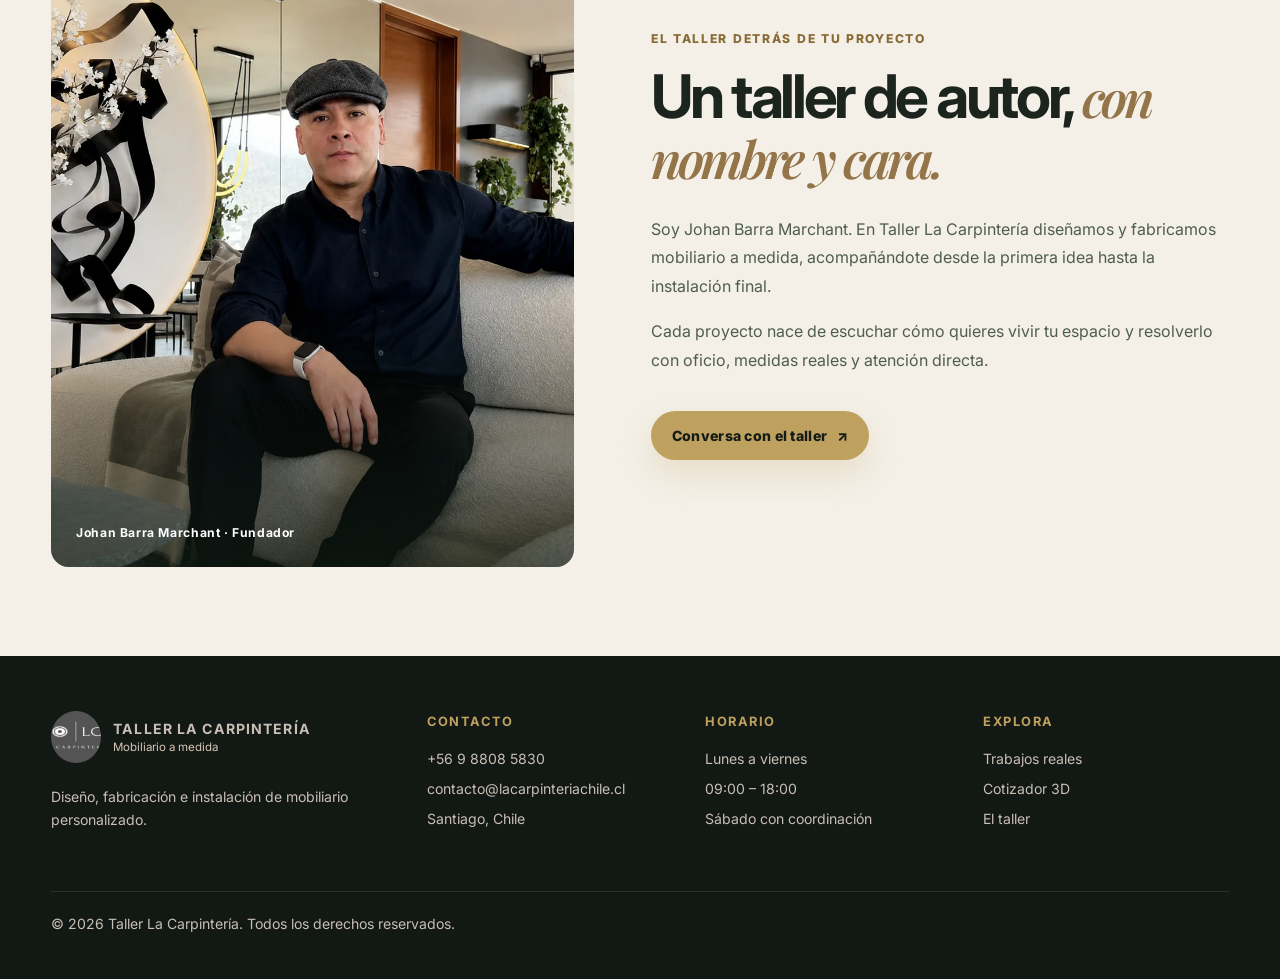
==== commit f488ae3e: "Prepara prototipo publico de La Carpinteria para revision" ====
--- a/index.html
+++ b/index.html
@@ -5,13 +5,11 @@
   <meta name="viewport" content="width=device-width, initial-scale=1.0">
   <meta name="description" content="Diseño, fabricación e instalación de cocinas, clósets y muebles a medida en Santiago. Estima tu proyecto y solicita una evaluación sin compromiso.">
   <meta name="theme-color" content="#1C241E">
+  <meta name="robots" content="noindex,nofollow">
   <meta property="og:type" content="website">
   <meta property="og:locale" content="es_CL">
   <meta property="og:title" content="Muebles a Medida en Santiago | Taller La Carpintería">
   <meta property="og:description" content="Diseño, fabricación e instalación de mobiliario a medida. Estima tu proyecto en línea.">
-  <meta property="og:image" content="https://tallerlacarpinteria.cl/assets/fotos-reales/cocina-terminada-1.jpg">
-  <meta property="og:url" content="https://tallerlacarpinteria.cl/">
-  <link rel="canonical" href="https://tallerlacarpinteria.cl/">
   <title>Muebles a Medida en Santiago | Taller La Carpintería</title>
 
   <link rel="icon" href="assets/brand/logo.jpg" type="image/jpeg">
@@ -22,9 +20,7 @@
   <script src="assets/designer/serialization.js" defer></script>
   <script src="assets/designer/controller.js" defer></script>
   <script src="script.js" defer></script>
-  <script type="application/ld+json">
-  {"@context":"https://schema.org","@type":"LocalBusiness","name":"Taller La Carpintería","url":"https://tallerlacarpinteria.cl/","telephone":"+56 9 8808 5830","email":"contacto@lacarpinteriachile.cl","description":"Diseño, fabricación e instalación de muebles a medida en Santiago.","areaServed":"Santiago de Chile","address":{"@type":"PostalAddress","addressLocality":"Santiago","addressCountry":"CL"}}
-  </script>
+  <script type="module" src="assets/assistant/ui.mjs"></script>
 </head>
 
 <body>
@@ -33,182 +29,71 @@
 <header class="site-header">
   <div class="container nav-wrapper">
     <a class="brand" href="#inicio" aria-label="Taller La Carpintería, inicio">
-      <img src="assets/brand/logo.jpg" alt="Logo Taller La Carpintería" width="52" height="52">
-      <span class="brand-copy">
-        <strong>Taller La Carpintería</strong>
-        <small>Mobiliario a medida</small>
-      </span>
+      <img src="assets/brand/logo.jpg" alt="" width="52" height="52">
+      <span class="brand-copy"><strong>Taller La Carpintería</strong><small>Mobiliario a medida</small></span>
     </a>
-
     <nav class="desktop-nav" aria-label="Navegación principal">
-      <a href="#servicios">Servicios</a>
-      <a href="#nosotros">Nosotros</a>
-      <a href="#galeria">Galería</a>
-      <a href="#cotizador">Cotiza y visualiza</a>
-      <a href="#preguntas-frecuentes">Preguntas frecuentes</a>
-      <a href="maestro/">Modo Maestro</a>
+      <a href="#galeria">Trabajos reales</a><a href="#cotizador">Cotizador 3D</a>
+      <a href="#proceso">Cómo trabajamos</a><a href="#nosotros">El taller</a>
     </nav>
-
-    <button class="menu-toggle" type="button" aria-label="Abrir menú"
-            aria-controls="mobile-nav" aria-expanded="false">
-      <span></span><span></span><span></span>
-    </button>
+    <div class="header-social" role="group" aria-label="Redes sociales del taller">
+      <a href="https://www.instagram.com/tallerlacarpinteria/" target="_blank" rel="noopener noreferrer" aria-label="Instagram de Taller La Carpintería (abre en otra pestaña)"><svg aria-hidden="true" viewBox="0 0 24 24" fill="none"><rect x="3" y="3" width="18" height="18" rx="5"/><circle cx="12" cy="12" r="4"/><circle class="social-dot" cx="17.5" cy="6.5" r="1"/></svg></a>
+      <a href="https://www.facebook.com/tlc.santiago.2025" target="_blank" rel="noopener noreferrer" aria-label="Facebook de Taller La Carpintería (abre en otra pestaña)"><svg aria-hidden="true" viewBox="0 0 24 24"><path d="M14.1 21v-8.2h2.8l.4-3.2h-3.2V7.5c0-.9.3-1.5 1.6-1.5h1.7V3.1c-.3-.1-1.3-.1-2.5-.1-2.5 0-4.2 1.5-4.2 4.4v2.2H8v3.2h2.7V21h3.4Z"/></svg></a>
+    </div>
+    <a class="button nav-quote" href="#cotizador">Cotizar mi proyecto <span aria-hidden="true">↗</span></a>
+    <button class="menu-toggle" type="button" aria-label="Abrir menú" aria-controls="mobile-nav" aria-expanded="false"><span></span><span></span><span></span></button>
   </div>
-
   <nav id="mobile-nav" class="mobile-nav" aria-label="Menú móvil" hidden>
-    <a href="#servicios">Servicios</a>
-    <a href="#nosotros">Nosotros</a>
-    <a href="#galeria">Galería</a>
-    <a href="#cotizador">Cotiza y visualiza</a>
-    <a href="#preguntas-frecuentes">Preguntas frecuentes</a>
-      <a href="maestro/">Modo Maestro</a>
+    <a href="#galeria">Trabajos reales</a><a href="#cotizador">Cotizador 3D</a>
+    <a href="#proceso">Cómo trabajamos</a><a href="#nosotros">El taller</a>
+    <a class="button button-primary" href="#cotizador">Cotizar mi proyecto</a>
+    <div class="mobile-social" role="group" aria-label="Redes sociales del taller"><span class="mobile-social-label">Síguenos</span>
+      <a href="https://www.instagram.com/tallerlacarpinteria/" target="_blank" rel="noopener noreferrer" aria-label="Instagram de Taller La Carpintería (abre en otra pestaña)"><svg aria-hidden="true" viewBox="0 0 24 24" fill="none"><rect x="3" y="3" width="18" height="18" rx="5"/><circle cx="12" cy="12" r="4"/><circle class="social-dot" cx="17.5" cy="6.5" r="1"/></svg></a>
+      <a href="https://www.facebook.com/tlc.santiago.2025" target="_blank" rel="noopener noreferrer" aria-label="Facebook de Taller La Carpintería (abre en otra pestaña)"><svg aria-hidden="true" viewBox="0 0 24 24"><path d="M14.1 21v-8.2h2.8l.4-3.2h-3.2V7.5c0-.9.3-1.5 1.6-1.5h1.7V3.1c-.3-.1-1.3-.1-2.5-.1-2.5 0-4.2 1.5-4.2 4.4v2.2H8v3.2h2.7V21h3.4Z"/></svg></a>
+    </div>
   </nav>
 </header>
 
 <main id="contenido">
-  <section id="inicio" class="hero">
-    <div class="container hero-grid">
-      <div class="hero-copy reveal">
-        <span class="trust-badge">Carpintería de autor · Fabricación a medida</span>
-        <h1>Tú lo imaginas, <em>nosotros lo hacemos</em></h1>
-        <p class="hero-description">
-          Diseño, fabricación e instalación de muebles a medida en Santiago, con espacios que combinan funcionalidad, calidad y carácter.
-        </p>
-
-        <div class="hero-actions">
-          <a class="button button-primary button-large"
-             href="https://wa.me/56988085830?text=Hola,%20quiero%20cotizar%20un%20proyecto%20a%20medida"
-             target="_blank" rel="noopener noreferrer">Cotizar proyecto sin costo</a>
-          <a class="button button-secondary button-large" href="#galeria">Ver proyectos</a>
+  <section id="inicio" class="hero" aria-labelledby="hero-title">
+    <div class="hero-stage">
+      <img class="hero-photo" src="assets/fotos-reales/cocina-terminada-1.jpg" fetchpriority="high" alt="Cocina a medida realizada por Taller La Carpintería">
+      <div class="container hero-stage-inner">
+        <div class="hero-copy reveal">
+          <span class="hero-kicker"><span class="kicker-line"></span> DISEÑO · FABRICACIÓN · INSTALACIÓN</span>
+          <h1 id="hero-title">Espacios que se sienten <em>hechos para ti.</em></h1>
+          <p class="hero-description">Cocinas, clósets y muebles a medida, pensados para tu espacio y fabricados por nuestro taller en Santiago.</p>
+          <div class="hero-actions"><a class="button button-primary button-large" href="#cotizador">Cotizar mi proyecto <span aria-hidden="true">↗</span></a><a class="button button-hero-outline button-large" href="#galeria">Ver trabajos realizados</a></div>
         </div>
-
-        <div class="hero-proof" aria-label="Nuestros pilares">
-          <article><span class="pillar-icon" aria-hidden="true">◆</span><strong>Calidad</strong></article>
-          <article><span class="pillar-icon" aria-hidden="true">✦</span><strong>Diseño</strong></article>
-          <article><span class="pillar-icon" aria-hidden="true">◇</span><strong>Experiencia</strong></article>
-          <article><span class="pillar-icon" aria-hidden="true">✓</span><strong>Confianza</strong></article>
-        </div>
-      </div>
-
-      <div class="hero-image reveal">
-        <img src="assets/fotos-reales/cocina-terminada-1.jpg" fetchpriority="high"
-             alt="Cocina a medida fabricada e instalada por Taller La Carpintería">
-        <aside class="project-highlight">
-          <strong>Proyecto entregado</strong>
-          <span>Cocina a medida · Santiago</span>
-          <small>Melamina, cubierta de cuarzo y herrajes de cierre suave</small>
-        </aside>
-      </div>
-    </div>
-  </section>
-
-  <section id="servicios" class="section">
-    <div class="container">
-      <div class="services-showcase reveal">
-        <div class="services-copy">
-          <span class="eyebrow eyebrow-light">Diseñamos y fabricamos</span>
-          <h2>Soluciones pensadas para <em>tu forma de vivir.</em></h2>
-          <p>Diseño, fabricación e instalación en un solo equipo, con acompañamiento directo desde la primera idea.</p>
-          <a class="button button-gold" href="#cotizador">Calcular mi proyecto</a>
-        </div>
-        <ul class="services-list">
-          <li><span>01</span>Muebles de cocina</li>
-          <li><span>02</span>Closets y walk-in closets</li>
-          <li><span>03</span>Muebles a medida</li>
-          <li><span>04</span>Puertas y cubiertas</li>
-          <li><span>05</span>Proyectos personalizados</li>
-        </ul>
-      </div>
-    </div>
-  </section>
-
-  <section id="nosotros" class="section" aria-labelledby="nosotros-title">
-    <div class="container about-grid">
-      <div class="about-image reveal">
-        <img src="assets/fotos-reales/fundador.jpg" alt="Johan Barra Marchant, fundador de Taller La Carpintería" loading="lazy">
-      </div>
-      <div class="about-copy reveal">
-        <span class="eyebrow">Quién está detrás</span>
-        <h2 id="nosotros-title">Un taller de autor, con nombre y cara.</h2>
-        <p><strong>Johan Barra Marchant</strong> fundó Taller La Carpintería para diseñar y fabricar mobiliario a medida con acompañamiento directo en cada etapa: desde la primera idea hasta la instalación final.</p>
-        <p>Cada proyecto se diseña, mide y fabrica a la medida exacta del espacio, sin intermediarios entre el diseño y el taller.</p>
-        <a class="button button-secondary" href="https://wa.me/56988085830?text=Hola,%20quiero%20conocer%20m%C3%A1s%20sobre%20Taller%20La%20Carpinter%C3%ADa" target="_blank" rel="noopener noreferrer">Conversar con el taller</a>
-      </div>
-    </div>
-  </section>
-
-  <section id="galeria" class="section section-alt">
+        <div class="hero-bottom"><span>01 / UN TALLER, CADA DETALLE</span><span>Desliza para conocer nuestro trabajo ↓</span></div>
+      </div>
+    </div>
+  </section>
+
+  <section id="galeria" class="section gallery-section" aria-labelledby="gallery-title">
     <div class="container">
       <header class="section-header section-header-split">
-        <div><span class="eyebrow">Proyectos</span><h2>Diseños que hablan por sí solos.</h2></div>
-        <div class="gallery-filters" role="group" aria-label="Filtrar proyectos">
-          <button class="filter-button active" data-filter="todos" type="button">Todos</button>
-          <button class="filter-button" data-filter="cocinas" type="button">Cocinas</button>
-          <button class="filter-button" data-filter="closets" type="button">Closets</button>
-        </div>
+        <div><span class="eyebrow">Hecho por nuestro taller</span><h2 id="gallery-title">Ideas reales para imaginar la tuya.</h2><p>Explora proyectos terminados y usa uno como punto de partida para tu cotización.</p></div>
+        <div class="gallery-filters" role="group" aria-label="Filtrar proyectos"><button class="filter-button active" data-filter="todos" type="button">Todos</button><button class="filter-button" data-filter="cocinas" type="button">Cocinas</button><button class="filter-button" data-filter="closets" type="button">Clósets</button></div>
       </header>
-
       <div class="gallery-grid">
-        <article class="project-card reveal" data-category="cocinas">
-          <img src="assets/fotos-reales/cocina-terminada-1.jpg" alt="Cocina a medida con cubierta de cuarzo y muebles en melamina" loading="lazy">
-          <div class="project-content"><span>Cocina</span><h3>Cocina a medida</h3><p>Muebles superiores e inferiores · cubierta de cuarzo</p><button class="project-whatsapp" type="button" data-project="Cocina a medida (galería)">Cotizar este diseño</button></div>
-        </article>
-
-        <article class="project-card reveal" data-category="cocinas">
-          <img src="assets/fotos-reales/cocina-terminada-2.jpg" alt="Detalle de mesón y muebles inferiores de cocina a medida" loading="lazy">
-          <div class="project-content"><span>Cocina</span><h3>Cocina a medida</h3><p>Muebles inferiores en tono grafito · mesón de cuarzo</p><button class="project-whatsapp" type="button" data-project="Cocina a medida - detalle mesón (galería)">Cotizar este diseño</button></div>
-        </article>
-
-        <article class="project-card reveal" data-category="closets">
-          <img src="assets/fotos-reales/closet-terminado-1.jpg" alt="Closet a medida con puertas corredizas, repisas y cajones" loading="lazy">
-          <div class="project-content"><span>Closet</span><h3>Closet a medida</h3><p>Puertas corredizas · repisas y cajoneras interiores</p><button class="project-whatsapp" type="button" data-project="Closet a medida (galería)">Cotizar este diseño</button></div>
-        </article>
-
-      </div>
-      <p class="gallery-note">Próximamente sumaremos ejemplos de living y mobiliario de oficina a esta galería.</p>
-    </div>
-  </section>
-
-  <section class="section">
-    <div class="container">
-      <header class="section-header">
-        <span class="eyebrow">Antes / Después</span>
-        <h2>La diferencia se entiende mejor cuando puedes compararla.</h2>
-      </header>
-
-      <div class="before-after reveal" data-compare style="--position:50%;">
-        <img src="assets/fotos-reales/despues-1.jpeg" alt="Cocina después de la remodelación, mismo ángulo del pasillo">
-        <div class="before-layer"><img src="assets/fotos-reales/antes-1.jpeg" alt="Cocina antes de la remodelación, mismo ángulo del pasillo"></div>
-        <span class="compare-label compare-before">ANTES</span>
-        <span class="compare-label compare-after">DESPUÉS</span>
-        <div class="compare-divider"><span>↔</span></div>
-        <input type="range" min="0" max="100" value="50" aria-label="Comparar antes y después">
-      </div>
-    </div>
-  </section>
-
-  <section id="proceso" class="section section-alt" aria-labelledby="proceso-title">
-    <div class="container">
-      <header class="section-header">
-        <span class="eyebrow">Cómo trabajamos</span>
-        <h2 id="proceso-title">De la idea al mueble instalado, en 5 pasos.</h2>
-      </header>
-      <ol class="process-steps">
-        <li><span class="process-number">1</span><strong>Consulta y estimación</strong><p>Nos cuentas tu proyecto y usas el cotizador para tener un primer rango referencial.</p></li>
-        <li><span class="process-number">2</span><strong>Visita técnica y medición</strong><p>Vamos al espacio, tomamos medidas exactas y revisamos condiciones de instalación.</p></li>
-        <li><span class="process-number">3</span><strong>Diseño y aprobación</strong><p>Presentamos el diseño con materiales y valor final para tu aprobación, sin sorpresas.</p></li>
-        <li><span class="process-number">4</span><strong>Fabricación</strong><p>Fabricamos el mueble a medida en nuestro taller con los materiales acordados.</p></li>
-        <li><span class="process-number">5</span><strong>Instalación y garantía</strong><p>Coordinamos retiro e instalación, y quedamos disponibles ante cualquier ajuste.</p></li>
-      </ol>
+        <article class="project-card reveal" data-category="cocinas"><img src="assets/fotos-reales/cocina-terminada-1.jpg" alt="Cocina real a medida con muebles superiores e inferiores" loading="lazy"><div class="project-content"><span>Cocina · Proyecto real</span><h3>Cocina a medida</h3><p>Una distribución que aprovecha cada rincón.</p><button class="project-whatsapp" type="button" data-type="kitchen" data-project="Cocina a medida (galería)">Cotizar este diseño <span aria-hidden="true">↗</span></button></div></article>
+        <article class="project-card reveal" data-category="cocinas"><img src="assets/fotos-reales/cocina-terminada-2.jpg" alt="Detalle real de mesón y muebles inferiores de cocina" loading="lazy"><div class="project-content"><span>Cocina · Proyecto real</span><h3>Detalle de cocina</h3><p>Materiales y terminaciones elegidos para el uso diario.</p><button class="project-whatsapp" type="button" data-type="kitchen" data-project="Cocina a medida - detalle mesón (galería)">Cotizar este diseño <span aria-hidden="true">↗</span></button></div></article>
+        <article class="project-card reveal" data-category="closets"><img src="assets/fotos-reales/closet-terminado-1.jpg" alt="Clóset real a medida con puertas, repisas y cajones" loading="lazy"><div class="project-content"><span>Clóset · Proyecto real</span><h3>Clóset a medida</h3><p>Espacio para guardar mejor, diseñado a tu medida.</p><button class="project-whatsapp" type="button" data-type="closet" data-project="Clóset a medida (galería)">Cotizar este diseño <span aria-hidden="true">↗</span></button></div></article>
+      </div>
+      <div class="gallery-comparison">
+        <div><span class="eyebrow">Antes y después</span><h3>Una transformación real, vista de cerca.</h3><p>Arrastra el control para comparar el mismo espacio.</p></div>
+        <div class="before-after reveal" data-compare style="--position:50%;"><img src="assets/fotos-reales/despues-1.jpeg" alt="Cocina después de la remodelación, mismo ángulo" loading="lazy"><div class="before-layer"><img src="assets/fotos-reales/antes-1.jpeg" alt="Cocina antes de la remodelación, mismo ángulo" loading="lazy"></div><span class="compare-label compare-before">ANTES</span><span class="compare-label compare-after">DESPUÉS</span><div class="compare-divider"><span>↔</span></div><input type="range" min="0" max="100" value="50" aria-label="Comparar antes y después"></div>
+      </div>
     </div>
   </section>
 
   <section id="cotizador" class="section configurator-section" aria-labelledby="cotizador-title">
     <div class="container">
       <header class="section-header">
-        <span class="eyebrow">Cotiza y visualiza tu proyecto</span>
-        <h2 id="cotizador-title">Configura una idea básica de tu cocina o closet, visualízala en 3D y obtén una estimación.</h2>
-        <p>Elige qué quieres cotizar, ajusta las medidas y módulos, y mira el modelo actualizarse al instante. Es un punto de partida: la cotización real se confirma en una visita técnica.</p>
+        <span class="eyebrow">Tu proyecto comienza aquí</span>
+        <h2 id="cotizador-title">Dale forma a tu idea. Visualízala en 3D.</h2>
+        <p>Elige cocina o clóset, ajusta medidas y terminaciones, y obtén un rango referencial. El valor definitivo se confirma con medidas y materiales reales.</p>
       </header>
 
       <div class="configurator-layout">
@@ -335,72 +220,32 @@
     </div>
   </section>
 
-  <section class="guarantee-band" aria-label="Garantías del servicio">
-    <div class="container guarantee-grid">
-      <article><span aria-hidden="true">↗</span><strong>Retiro e instalación</strong><small>Coordinación de principio a fin</small></article>
-      <article><span aria-hidden="true">✓</span><strong>Garantía por escrito</strong><small>Sobre fabricación e instalación</small></article>
-      <article><span aria-hidden="true">◇</span><strong>Atención personalizada</strong><small>Contacto directo durante el proyecto</small></article>
-    </div>
-  </section>
-
-  <section class="testimonials-compact" aria-labelledby="testimonials-title">
-    <div class="container testimonials-compact-grid">
-      <header>
-        <span class="eyebrow">Clientes que nos valoran</span>
-        <h2 id="testimonials-title">Experiencias reales, resultados que perduran.</h2>
-      </header>
-      <div class="testimonials-compact-list">
-        <article><div class="stars" aria-label="5 de 5 estrellas">★★★★★</div><blockquote>“Quedamos muy conformes con la distribución y las terminaciones.”</blockquote><footer><strong>Carolina M.</strong><span>Cocina a medida</span></footer></article>
-        <article><div class="stars" aria-label="5 de 5 estrellas">★★★★★</div><blockquote>“El proceso fue muy claro y el resultado terminó como lo imaginábamos.”</blockquote><footer><strong>Rodrigo P.</strong><span>Closet</span></footer></article>
-        <article><div class="stars" aria-label="5 de 5 estrellas">★★★★★</div><blockquote>“Nos ayudaron a transformar una idea en un mueble mucho más funcional.”</blockquote><footer><strong>Andrea V.</strong><span>Living</span></footer></article>
-      </div>
-    </div>
-  </section>
-
-  <section id="preguntas-frecuentes" class="section faq-section" aria-labelledby="faq-title">
+
+  <section id="proceso" class="section process-section" aria-labelledby="proceso-title">
     <div class="container">
-      <header class="section-header">
-        <span class="eyebrow">Preguntas frecuentes</span>
-        <h2 id="faq-title">Antes de escribirnos, quizás esto ya responde tu duda.</h2>
-      </header>
-      <div class="faq-list">
-        <details class="faq-item">
-          <summary>¿Cuánto se demora la fabricación de un mueble a medida?</summary>
-          <p>Depende del tipo de proyecto y su complejidad. En la visita técnica te damos un plazo concreto de fabricación e instalación antes de confirmar el trabajo.</p>
-        </details>
-        <details class="faq-item">
-          <summary>¿El valor del cotizador online es el precio final?</summary>
-          <p>No, es un rango referencial. El valor definitivo se confirma después de la visita técnica y el diseño, cuando ya tenemos medidas exactas y materiales elegidos.</p>
-        </details>
-        <details class="faq-item">
-          <summary>¿En qué zonas trabajan?</summary>
-          <p>Atendemos Santiago y alrededores. Escríbenos tu comuna por WhatsApp y te confirmamos cobertura y coordinación de visita.</p>
-        </details>
-        <details class="faq-item">
-          <summary>¿Qué pasa si las medidas del espacio cambian durante la obra?</summary>
-          <p>Por eso siempre tomamos medidas finales en la visita técnica antes de fabricar. Si hay cambios posteriores, coordinamos contigo un ajuste antes de continuar.</p>
-        </details>
-        <details class="faq-item">
-          <summary>¿Cómo se coordina el pago?</summary>
-          <p>Se conversa directamente contigo según el proyecto. Escríbenos por WhatsApp y te explicamos las condiciones vigentes.</p>
-        </details>
-        <details class="faq-item">
-          <summary>¿Incluye instalación y garantía?</summary>
-          <p>Sí, coordinamos retiro e instalación de principio a fin, y quedamos disponibles ante cualquier ajuste posterior a la entrega.</p>
-        </details>
-      </div>
-    </div>
-  </section>
-
-  <section class="contact-banner" aria-labelledby="contact-banner-title">
-    <div class="container contact-banner-grid">
-      <div>
-        <span>Agenda tu evaluación sin compromiso</span>
-        <h2 id="contact-banner-title">Hablemos de tu proyecto: <a href="tel:+56988085830">+56 9 8808 5830</a></h2>
-      </div>
-      <a class="button button-gold button-large"
-         href="https://wa.me/56988085830?text=Hola,%20quiero%20agendar%20una%20evaluaci%C3%B3n%20sin%20compromiso"
-         target="_blank" rel="noopener noreferrer">Agendar evaluación</a>
+      <header class="section-header"><span class="eyebrow">De la idea a tu espacio</span><h2 id="proceso-title">Cada detalle tiene su momento.</h2></header>
+      <ol class="process-steps">
+        <li class="process-step" data-photo-slot="imaginamos">
+          <div class="process-media"><img src="assets/fotos-reales/proceso-imaginamos.webp" alt="Imagen ilustrativa de la planificación de un mueble a medida" loading="lazy" width="660" height="760"></div>
+          <div class="process-copy"><span class="process-number">01</span><strong>Imaginamos</strong><p>Tu idea y tus medidas.</p></div>
+        </li>
+        <li class="process-step" data-photo-slot="fabricamos">
+          <div class="process-media"><img src="assets/fotos-reales/proceso-fabricamos.webp" alt="Imagen ilustrativa de gabinetes en proceso de fabricación" loading="lazy" width="660" height="760"></div>
+          <div class="process-copy"><span class="process-number">02</span><strong>Fabricamos</strong><p>Trabajo a medida.</p></div>
+        </li>
+        <li class="process-step" data-photo-slot="instalamos">
+          <div class="process-media"><img src="assets/fotos-reales/proceso-instalamos.webp" alt="Imagen ilustrativa de una cocina instalada" loading="lazy" width="660" height="760"></div>
+          <div class="process-copy"><span class="process-number">03</span><strong>Instalamos</strong><p>Tu espacio terminado.</p></div>
+        </li>
+      </ol>
+      <p class="process-photo-note">Imágenes referenciales del proceso.</p>
+    </div>
+  </section>
+
+  <section id="nosotros" class="section about-v3" aria-labelledby="nosotros-title">
+    <div class="container about-v3-grid">
+      <div class="about-v3-photo reveal"><img src="assets/fotos-reales/fundador-optimizado.webp" alt="Johan Barra Marchant, fundador de Taller La Carpintería" loading="lazy" width="780" height="900"><span>Johan Barra Marchant · Fundador</span></div>
+      <div class="about-v3-copy reveal"><span class="eyebrow">El taller detrás de tu proyecto</span><h2 id="nosotros-title">Un taller de autor, <em>con nombre y cara.</em></h2><p>Soy Johan Barra Marchant. En Taller La Carpintería diseñamos y fabricamos mobiliario a medida, acompañándote desde la primera idea hasta la instalación final.</p><p>Cada proyecto nace de escuchar cómo quieres vivir tu espacio y resolverlo con oficio, medidas reales y atención directa.</p><a class="button button-primary" href="https://wa.me/56988085830?text=Hola,%20quiero%20conversar%20sobre%20un%20proyecto%20a%20medida" target="_blank" rel="noopener noreferrer">Conversa con el taller <span aria-hidden="true">↗</span></a></div>
     </div>
   </section>
 </main>
@@ -413,14 +258,21 @@
     </section>
     <section><h2>Contacto</h2><a href="https://wa.me/56988085830" target="_blank" rel="noopener noreferrer">+56 9 8808 5830</a><a href="mailto:contacto@lacarpinteriachile.cl">contacto@lacarpinteriachile.cl</a><span>Santiago, Chile</span></section>
     <section><h2>Horario</h2><span>Lunes a viernes</span><span>09:00 – 18:00</span><span>Sábado con coordinación</span></section>
-    <section><h2>Legal</h2><span>Política de privacidad — pendiente</span><span>Términos de servicio — pendiente</span></section>
+    <section><h2>Explora</h2><a href="#galeria">Trabajos reales</a><a href="#cotizador">Cotizador 3D</a><a href="#nosotros">El taller</a></section>
     <p class="copyright">© 2026 Taller La Carpintería. Todos los derechos reservados.</p>
   </div>
 </footer>
 
-<a class="floating-whatsapp"
-   href="https://wa.me/56988085830?text=Hola,%20quiero%20cotizar%20un%20proyecto"
-   target="_blank" rel="noopener noreferrer" aria-label="Contactar por WhatsApp">● <span>WhatsApp</span></a>
-
+
+<div class="assistant-widget" data-assistant>
+  <div id="assistant-panel" class="assistant-panel assistant-chat" role="dialog" aria-label="Orientación de La Carpintería" hidden>
+    <div class="assistant-panel-head"><div class="assistant-head-avatar"><img src="assets/brand/asistente-maestro-panel.webp" alt="" width="66" height="70"></div><div class="assistant-head-copy"><strong>Asistente del Taller</strong><span class="assistant-status">Te ayudo con tu proyecto</span></div><div class="assistant-head-actions"><button class="assistant-minimize" type="button" aria-label="Minimizar asistente" data-assistant-minimize>−</button><button class="assistant-close" type="button" aria-label="Cerrar asistente" data-assistant-close>×</button></div></div>
+    <div class="assistant-messages" data-assistant-messages role="log" aria-live="polite" aria-relevant="additions text"></div>
+    <div class="assistant-replies" data-assistant-replies aria-label="Respuestas rápidas"></div>
+    <form class="assistant-form" data-assistant-form><label for="assistant-question">Tu consulta</label><div><input id="assistant-question" name="question" type="text" maxlength="180" autocomplete="off" placeholder="Escribe tu pregunta..."><button type="submit" aria-label="Enviar pregunta"><svg aria-hidden="true" viewBox="0 0 24 24" fill="none"><path d="M5 12h14m-6-6 6 6-6 6"/></svg></button></div></form>
+    <div class="assistant-foot"><button type="button" data-action="contact"><svg aria-hidden="true" viewBox="0 0 24 24" fill="none"><path d="M5 6.5h14v9H9l-4 3v-12Z"/></svg>Hablar directamente con el taller</button></div>
+  </div>
+  <button class="assistant-trigger" type="button" aria-controls="assistant-panel" aria-expanded="false" aria-label="Abrir asistente de La Carpintería" data-assistant-trigger><span class="assistant-avatar"><img src="assets/brand/asistente-maestro-boton.webp" alt="" width="59" height="59"></span><span class="assistant-trigger-copy"><strong>¿Te ayudo?</strong><small>Tu proyecto empieza aquí</small></span><span class="assistant-trigger-arrow" aria-hidden="true">↗</span></button>
+</div>
 </body>
 </html>
--- a/styles.css
+++ b/styles.css
@@ -188,3 +188,274 @@
 .calculator-whatsapp-button:hover:not(:disabled){transform:translateY(-2px)}
 .calculator-whatsapp-button:disabled{opacity:.42;cursor:not-allowed}
 .calculator-whatsapp-button span{font-size:.7rem}
+
+/* Portada comercial V2: el cotizador conserva sus controles y geometría. */
+body{padding-bottom:0;background:#f4f0e8}
+.site-header{background:rgba(18,28,22,.96);border-bottom:1px solid rgba(227,207,164,.16)}
+.nav-wrapper{min-height:78px}
+.site-header .brand-copy strong{font-size:.79rem;letter-spacing:.075em}
+.desktop-nav{align-items:center}
+.desktop-nav a{font-size:.79rem;font-weight:650;color:#dfded4;transition:color .2s ease}
+.desktop-nav a:hover,.desktop-nav a:focus-visible{color:#e7c983}
+.desktop-nav .nav-master{color:#c0b6a2}
+.nav-quote{display:none;min-height:42px;padding:9px 17px;background:#c8aa70;color:#18221b;white-space:nowrap;font-size:.76rem}
+.nav-quote span{margin-left:10px;font-size:1rem}
+.mobile-nav>a.button{margin-top:5px}
+.hero{padding:0;background:#1c241e}
+.hero-stage{position:relative;isolation:isolate;min-height:min(780px,calc(100svh - 78px));overflow:hidden}
+.hero-photo{position:absolute;inset:0;z-index:-2;width:100%;height:100%;object-fit:cover;object-position:center 51%}
+.hero-stage::before{content:"";position:absolute;inset:0;z-index:-1;background:linear-gradient(90deg,rgba(12,22,16,.91) 0%,rgba(12,22,16,.77) 35%,rgba(12,22,16,.34) 69%,rgba(12,22,16,.12) 100%),linear-gradient(0deg,rgba(12,22,16,.52),transparent 34%)}
+.hero-stage-inner{min-height:inherit;display:flex;flex-direction:column;justify-content:center}
+.hero-copy{max-width:770px;padding:95px 0 125px}
+.hero-kicker{display:inline-flex;align-items:center;gap:12px;color:#e9d3a7;font-size:.72rem;letter-spacing:.17em;font-weight:800}
+.kicker-line{display:block;width:28px;height:1px;background:#d2b57a}
+.hero h1{max-width:760px;margin:24px 0;font-size:clamp(3.2rem,6.5vw,6.65rem);line-height:.98;letter-spacing:-.058em;text-transform:none}
+.hero h1 em{display:inline;color:#d1b27b;font-size:1em;line-height:1;font-style:normal;font-weight:800;font-family:var(--font-display);text-transform:none}
+.hero-description{max-width:580px;color:#f1eee5;font-size:clamp(1rem,1.4vw,1.2rem);line-height:1.7}
+.hero-actions{display:flex;flex-wrap:wrap;margin:33px 0 0;gap:12px}
+.hero-actions .button{font-size:.88rem}
+.hero-actions .button-primary{background:#d0b37e;box-shadow:0 12px 32px rgba(0,0,0,.18)}
+.hero-actions .button-primary span{margin-left:18px}
+.button-hero-outline{border-color:rgba(255,255,255,.65);background:rgba(18,28,22,.25);color:#fff}
+.button-hero-outline:hover{background:rgba(255,255,255,.13)}
+.hero-bottom{position:absolute;right:4%;bottom:28px;left:4%;display:flex;justify-content:space-between;gap:16px;color:#f3ebdc;font-size:.65rem;letter-spacing:.12em;text-transform:uppercase}
+.section{padding:clamp(64px,7vw,102px) 0}
+.section-header h2{max-width:760px;font-size:clamp(2.3rem,4.2vw,4.4rem);line-height:1.08;text-transform:none}
+.section-header h2::after{width:48px;margin-top:20px;height:2px}
+.section-header p{max-width:560px;margin:0;font-size:.96rem;line-height:1.7}
+.eyebrow{color:#886b35;letter-spacing:.14em}
+.gallery-section{background:#f4f0e8}
+.gallery-filters{align-self:center}
+.filter-button{min-height:42px;padding:9px 17px;font-size:.79rem;font-weight:700;border-color:#c8bcaa;background:transparent}
+.filter-button.active{background:#20332a;border-color:#20332a}
+.gallery-grid{gap:20px}
+.project-card{border-color:#ddd4c4;border-radius:15px;box-shadow:0 15px 40px rgba(44,35,23,.06)}
+.project-card img{aspect-ratio:1.24;object-position:center}
+.project-content{padding:20px 22px 22px}
+.project-content>span{color:#806330;font-size:.66rem}
+.project-content h3{margin:7px 0 4px;font-size:1.18rem;letter-spacing:-.025em}
+.project-content p{min-height:40px;margin:0 0 18px;font-size:.82rem}
+.project-whatsapp{display:flex;align-items:center;justify-content:space-between;min-height:45px;padding:10px 15px;border:1px solid #b7aa95;border-radius:9px;color:#20332a;background:transparent;text-align:left;font-size:.79rem}
+.project-whatsapp:hover{background:#e9e2d5}
+.gallery-trust{display:grid;grid-template-columns:70px 1fr auto;gap:22px;align-items:center;margin-top:34px;padding:22px 26px;border:1px solid #d4c8b4;border-radius:16px;background:#e9e3d6}
+.gallery-trust img{width:70px;height:70px;object-fit:cover;border-radius:50%}
+.gallery-trust .eyebrow{margin:0;font-size:.63rem}
+.gallery-trust h3{margin:2px 0 3px;font-size:1.03rem}
+.gallery-trust p{margin:0;color:#596258;font-size:.78rem;line-height:1.5}
+.gallery-trust>a{color:#315140;font-size:.77rem;font-weight:800;white-space:nowrap;text-decoration:underline;text-underline-offset:4px}
+.gallery-comparison{display:grid;grid-template-columns:minmax(210px,.38fr) minmax(0,.62fr);gap:30px;align-items:center;margin-top:52px}
+.gallery-comparison h3{max-width:350px;margin:0 0 12px;font-size:clamp(1.6rem,2.5vw,2.6rem);line-height:1.12;letter-spacing:-.035em}
+.gallery-comparison p{color:#657067;font-size:.88rem}
+.gallery-comparison .before-after{min-height:350px;border-width:5px;border-radius:15px;box-shadow:0 18px 45px rgba(26,30,24,.14)}
+.configurator-section{background:#e8e2d6}
+.configurator-section .section-header{max-width:850px}
+.configurator-section .section-header h2{max-width:850px}
+.configurator-layout{gap:26px}
+.configurator-controls,.furniture-canvas-wrap{border-radius:16px}
+.calculator-result-card{border-radius:16px}
+.process-section{background:#f4f0e8}
+.process-steps{grid-template-columns:repeat(3,minmax(0,1fr));gap:18px;counter-reset:none}
+.process-steps li{min-height:208px;padding:30px 27px 26px;border-color:#d8cdbb;border-radius:16px;background:#fffefa;box-shadow:none}
+.process-number{position:static;display:block;width:auto;height:auto;margin-bottom:26px;border-radius:0;background:none;color:#ad8e54;font-size:.82rem;letter-spacing:.15em}
+.process-steps strong{font-size:1.2rem;letter-spacing:-.025em}
+.process-steps p{font-size:.85rem}
+.faq-section{background:#ebe6db}
+.faq-layout{display:grid;grid-template-columns:minmax(230px,.4fr) minmax(0,.6fr);gap:clamp(36px,6vw,90px)}
+.faq-intro h2{max-width:380px;margin:0 0 18px;font-size:clamp(2rem,3.5vw,3.65rem);line-height:1.08;letter-spacing:-.05em}
+.faq-intro p{color:#626c62}
+.faq-intro>a{display:inline-block;margin-top:12px;color:#244536;font-size:.87rem;font-weight:800;text-decoration:underline;text-underline-offset:5px}
+.faq-item{padding:18px 21px;background:#fffefa;border-radius:11px}
+.faq-item summary{font-size:.88rem}
+.assistant-widget{position:fixed;right:22px;bottom:calc(20px + env(safe-area-inset-bottom));z-index:1000;display:grid;justify-items:end;gap:12px}
+.assistant-trigger{display:flex;align-items:center;gap:9px;min-height:68px;padding:4px 13px 4px 4px;border:1px solid rgba(241,217,161,.6);border-radius:50px;background:#20382b;color:#fff;box-shadow:0 14px 40px rgba(14,32,23,.25);text-align:left;transition:transform .2s ease,box-shadow .2s ease}
+.assistant-trigger:hover{transform:translateY(-3px);box-shadow:0 19px 45px rgba(14,32,23,.32)}
+.assistant-avatar{position:relative;display:block;overflow:hidden;width:59px;height:59px;flex:0 0 59px;border-radius:50%;background:#d9c29d}
+.assistant-avatar img{position:absolute;inset:0;width:100%;height:100%;object-fit:cover;object-position:center;transform:none}
+.assistant-trigger-copy{display:grid;line-height:1.3}.assistant-trigger-copy strong{font-size:.86rem}.assistant-trigger-copy small{color:#e0d8bf;font-size:.67rem}
+.assistant-trigger-arrow{margin-left:3px;color:#e5c486;font-size:1.2rem}
+.assistant-panel{width:min(355px,calc(100vw - 28px));overflow:hidden;border:1px solid #d9caab;border-radius:18px;background:#f9f6ee;box-shadow:0 22px 70px rgba(9,25,17,.3)}
+.assistant-panel-head{display:flex;align-items:start;justify-content:space-between;gap:16px;padding:22px 22px 14px;background:#20382b;color:#fff}
+.assistant-panel-head>div{display:grid;gap:3px}.assistant-panel-head strong{font-size:1.2rem;line-height:1.2}
+.assistant-status{color:#e5c486;font-size:.62rem;font-weight:800;letter-spacing:.13em}
+.assistant-close{display:grid;place-items:center;width:44px;height:44px;flex:0 0 44px;border:1px solid rgba(255,255,255,.4);border-radius:50%;background:transparent;color:#fff;font-size:1.3rem;line-height:1}
+.assistant-panel>p{margin:16px 20px 14px;color:#5e665d;font-size:.81rem}
+.assistant-options{display:grid;gap:6px;padding:0 13px}
+.assistant-options button{display:flex;align-items:center;justify-content:space-between;min-height:44px;padding:8px 13px;border:1px solid #ded7ca;border-radius:9px;background:#fffefa;color:#22362a;text-align:left;font-size:.82rem;font-weight:750;transition:background .18s ease,border-color .18s ease}
+.assistant-options button:hover{border-color:#bfa15f;background:#f3ebd9}
+.assistant-options button span{color:#947b4c}
+.assistant-panel>small{display:block;padding:14px 20px 18px;color:#6a7167;font-size:.67rem}
+@media(max-width:1050px){.hero-stage{min-height:650px}.hero-stage::before{background:linear-gradient(90deg,rgba(12,22,16,.88),rgba(12,22,16,.43)),linear-gradient(0deg,rgba(12,22,16,.45),transparent 40%)}.process-steps{grid-template-columns:repeat(3,minmax(0,1fr))}.process-steps li{padding:25px 21px}.process-number{margin-bottom:17px}}
+@media(min-width:1050px){.desktop-nav{gap:clamp(10px,1.6vw,25px)}.nav-quote{display:inline-flex}.hero-stage{min-height:min(780px,calc(100svh - 78px))}}
+@media(max-width:760px){.hero-stage{min-height:670px}.hero-stage::before{background:linear-gradient(0deg,rgba(12,22,16,.92) 0%,rgba(12,22,16,.7) 48%,rgba(12,22,16,.22) 100%)}.hero-photo{object-position:58% center}.hero-stage-inner{justify-content:end}.hero-copy{padding:145px 0 90px}.hero h1{font-size:clamp(2.75rem,9.8vw,4.5rem)}.hero-description{font-size:.96rem}.hero-bottom{bottom:17px;font-size:.55rem}.hero-bottom span:last-child{display:none}.gallery-comparison{grid-template-columns:1fr;gap:14px}.gallery-comparison .before-after{min-height:340px}.gallery-trust{grid-template-columns:58px 1fr;gap:15px;padding:18px}.gallery-trust img{width:58px;height:58px}.gallery-trust>a{grid-column:2}.process-steps{grid-template-columns:1fr}.process-steps li{min-height:auto;padding:21px}.process-number{margin-bottom:10px}.faq-layout{grid-template-columns:1fr;gap:22px}.assistant-widget{right:12px;bottom:calc(12px + env(safe-area-inset-bottom))}}
+@media(max-width:480px){.nav-wrapper{min-height:68px}.site-header .brand img{width:43px}.site-header .brand-copy strong{font-size:.69rem}.site-header .brand-copy small{font-size:.62rem}.hero-stage{min-height:640px}.hero-kicker{font-size:.59rem;letter-spacing:.1em}.hero-copy{padding:135px 0 68px}.hero h1{font-size:clamp(2.62rem,12vw,3.6rem)}.hero-description{max-width:340px;font-size:.89rem}.hero-actions{display:grid;align-items:stretch}.hero-actions .button{width:100%;min-height:50px;font-size:.8rem}.section{padding:58px 0}.section-header h2{font-size:2.15rem}.gallery-grid{grid-template-columns:1fr}.gallery-comparison{margin-top:38px}.gallery-comparison .before-after{min-height:270px}.assistant-trigger{min-height:58px}.assistant-avatar{width:49px;height:49px;flex-basis:49px}.assistant-avatar img{width:100%;height:100%}.assistant-trigger-copy small{display:none}.assistant-trigger-arrow{font-size:1rem}.assistant-panel{width:min(355px,calc(100vw - 24px))}}
+@media(max-width:480px){.assistant-trigger{width:58px;height:58px;min-height:58px;padding:3px;justify-content:center}.assistant-trigger-copy,.assistant-trigger-arrow{display:none}}
+
+/* Refinamiento V3: proceso visual, presentación de Johan y orientación conversacional. */
+.process-section{background:#203329;color:#f5f1e6}
+.process-section .eyebrow{color:#d4b77f}
+.process-section .section-header h2{max-width:850px;color:#f5f1e6}
+.process-steps{gap:16px}
+.process-steps li{display:grid;grid-template-columns:1fr auto;align-content:start;min-height:244px;padding:25px 28px;border:1px solid rgba(232,216,177,.26);background:rgba(255,255,255,.045);color:#f5f1e6}
+.process-steps li::before{content:"";position:absolute;inset:auto 0 0;height:3px;background:#bea06b}
+.process-number{grid-column:1;color:#d8bd87;margin:0 0 41px;font-size:.79rem}
+.process-steps svg{grid-column:2;grid-row:1/3;width:48px;height:48px;stroke:#d9bf8f;stroke-width:1.6;stroke-linecap:round;stroke-linejoin:round}
+.process-steps strong{grid-column:1/-1;font-size:1.65rem;line-height:1.15;color:#fff}
+.process-steps p{grid-column:1/-1;margin-top:9px;color:#d6ddd3;font-size:.87rem}
+.about-v3{background:#f4f0e8}
+.about-v3-grid{display:grid;grid-template-columns:minmax(0,.95fr) minmax(0,1.05fr);align-items:center;gap:clamp(38px,6vw,105px)}
+.about-v3-photo{position:relative;overflow:hidden;min-height:530px;border-radius:18px;background:#d8ccbb}
+.about-v3-photo::after{content:"";position:absolute;inset:60% 0 0;background:linear-gradient(transparent,rgba(16,28,21,.7))}
+.about-v3-photo img{width:100%;height:100%;max-height:650px;min-height:530px;object-fit:cover;object-position:center 30%}
+.about-v3-photo span{position:absolute;bottom:24px;left:25px;z-index:1;color:#fff;font-size:.76rem;font-weight:700;letter-spacing:.05em}
+.about-v3-copy h2{max-width:650px;margin:7px 0 26px;font-size:clamp(2.55rem,4.7vw,5.2rem);line-height:1.02;letter-spacing:-.055em}
+.about-v3-copy h2 em{color:#947449;font-family:var(--font-accent);font-weight:600;font-size:.85em}
+.about-v3-copy p{max-width:580px;color:#4f5d50;font-size:1rem;line-height:1.8}
+.about-v3-copy .button{margin-top:20px}
+.about-v3-copy .button span{margin-left:10px}
+.assistant-chat{width:min(395px,calc(100vw - 26px));max-height:min(690px,calc(100svh - 95px));display:flex;flex-direction:column}
+.assistant-chat .assistant-panel-head{align-items:center;gap:11px;padding:13px 16px;background:#20382b}
+.assistant-chat .assistant-panel-head>div:not(.assistant-head-avatar){min-width:0}
+.assistant-head-avatar{position:relative;overflow:hidden;width:66px;height:70px;flex:0 0 66px;border-radius:12px;background:#cfb489}
+.assistant-head-avatar img{position:absolute;inset:0;width:100%;height:100%;object-fit:contain;object-position:center bottom;transform:none}
+.assistant-chat .assistant-panel-head strong{font-size:1rem}
+.assistant-chat .assistant-status{font-size:.55rem}
+.assistant-chat .assistant-close{margin-left:auto}
+.assistant-messages{min-height:96px;max-height:230px;overflow:auto;display:flex;flex-direction:column;gap:10px;padding:17px;background:#f8f5ee;scrollbar-width:thin}
+.assistant-message{max-width:91%;margin:0;padding:10px 13px;border-radius:13px;font-size:.79rem;line-height:1.53}
+.assistant-message-bot{align-self:flex-start;border:1px solid #e2d8c7;border-bottom-left-radius:3px;background:#fffdf8;color:#24392c}
+.assistant-message-user{align-self:flex-end;border-bottom-right-radius:3px;background:#294b38;color:#fff}
+.assistant-replies{display:grid;grid-template-columns:repeat(2,minmax(0,1fr));gap:7px;max-height:172px;overflow:auto;padding:10px 15px;border-top:1px solid #e8dfd2;scrollbar-width:thin}
+.assistant-replies button{min-height:43px;padding:8px 9px;border:1px solid #d5c7ad;border-radius:9px;background:#fffefa;color:#263c2d;text-align:left;font-size:.72rem;font-weight:750;line-height:1.25}
+.assistant-replies button:hover{background:#f0e8d8;border-color:#bfa15f}
+.assistant-form{padding:10px 15px 13px;border-top:1px solid #e8dfd2}
+.assistant-form label{display:block;margin-bottom:5px;color:#576458;font-size:.69rem;font-weight:750}
+.assistant-form>div{display:flex;gap:7px}
+.assistant-form input{min-width:0;width:100%;min-height:42px;padding:8px 10px;border:1px solid #c8c7b9;border-radius:9px;background:#fff;color:#1c3023;font-size:.79rem}
+.assistant-form button{width:42px;flex:0 0 42px;border:0;border-radius:9px;background:#bb9f6d;color:#17251b;font-size:1.2rem;font-weight:800}
+.assistant-foot{display:flex;align-items:center;justify-content:space-between;gap:8px;padding:9px 15px 13px;border-top:1px solid #e8dfd2;color:#6e766a;font-size:.61rem}
+.assistant-foot button{padding:4px 0;border:0;background:transparent;color:#254c33;font-size:.7rem;font-weight:800;text-decoration:underline;text-underline-offset:3px;white-space:nowrap}
+@media(max-width:760px){.about-v3-grid{grid-template-columns:1fr;gap:24px}.about-v3-photo,.about-v3-photo img{min-height:430px;max-height:520px}.about-v3-copy h2{font-size:clamp(2.5rem,8vw,4rem)}.process-steps li{min-height:160px}.process-number{margin-bottom:25px}}
+@media(max-width:480px){.assistant-chat{max-height:min(540px,68svh)}.assistant-messages{min-height:84px;max-height:155px}.assistant-replies{max-height:137px}.assistant-replies button{min-height:44px}.assistant-chat .assistant-panel-head{padding:9px 12px}.assistant-head-avatar{width:54px;height:58px;flex-basis:54px}.assistant-chat .assistant-close{width:40px;height:40px;flex-basis:40px}.assistant-foot span{display:none}.assistant-foot{justify-content:flex-end}.about-v3-photo,.about-v3-photo img{min-height:350px;max-height:420px}}
+
+/* V4: proceso preparado para fotografías propias y conversación visual más ligera. */
+.process-steps{align-items:stretch;gap:20px}
+.process-steps li.process-step{display:block;min-height:0;padding:0;overflow:hidden;border:1px solid rgba(232,216,177,.28);border-radius:17px;background:#294034;box-shadow:0 12px 32px rgba(8,24,14,.12);transition:transform .22s ease,box-shadow .22s ease}
+.process-steps li.process-step::before{height:2px}
+.process-steps li.process-step:hover{transform:translateY(-4px);box-shadow:0 18px 38px rgba(8,24,14,.22)}
+.process-media{position:relative;display:grid;place-items:center;aspect-ratio:8/9;overflow:hidden;background:#35483a}
+.process-media img{display:block;width:100%;height:100%;object-fit:cover;object-position:center;transition:transform .35s ease}
+.process-step:hover .process-media img{transform:scale(1.035)}
+.process-media::after{content:"";position:absolute;inset:auto 0 0;height:25%;background:linear-gradient(transparent,rgba(14,30,19,.12));pointer-events:none}
+.process-copy{display:grid;grid-template-columns:auto 1fr;column-gap:15px;align-items:baseline;padding:23px 25px 27px}
+.process-copy .process-number{grid-column:1;grid-row:1/3;margin:0;color:#d9bc84;font-size:.77rem;font-weight:850;letter-spacing:.08em}
+.process-copy strong{grid-column:2;margin:0;color:#fff;font-size:1.5rem;letter-spacing:-.035em}
+.process-copy p{grid-column:2;margin:5px 0 0;color:#d8dfd5;font-size:.82rem}
+.process-photo-note{margin:15px 2px 0;color:#b7c5b5;font-size:.7rem;text-align:right}
+.assistant-chat{border-color:rgba(196,170,125,.48);border-radius:23px;background:#f8f5ee;box-shadow:0 24px 64px rgba(7,23,13,.27)}
+.assistant-chat .assistant-panel-head{padding:13px 17px;background:linear-gradient(120deg,#1d3829,#264331)}
+.assistant-chat .assistant-panel-head strong{font-size:1.05rem;letter-spacing:-.018em}
+.assistant-chat .assistant-status{color:#dfd8bf;font-size:.68rem;font-weight:500;letter-spacing:0;text-transform:none}
+.assistant-head-avatar{border-radius:13px;background:#bba47a}
+.assistant-close{border-color:rgba(255,255,255,.24);transition:background .2s ease}
+.assistant-close:hover{background:rgba(255,255,255,.13)}
+.assistant-messages{gap:13px;padding:20px 18px;background:#f8f5ee;scroll-behavior:smooth}
+.assistant-message{padding:12px 15px;border-radius:17px;font-size:.81rem;line-height:1.55;box-shadow:0 4px 14px rgba(25,42,30,.045)}
+.assistant-message-bot{border:0;border-bottom-left-radius:5px;background:#fffefa}
+.assistant-message-user{border-bottom-right-radius:5px;background:#2b513b}
+.assistant-replies{gap:8px;max-height:235px;padding:11px 17px 13px;border-top:0;background:#f8f5ee}
+.assistant-replies button{display:flex;align-items:center;gap:9px;min-height:45px;padding:8px 11px;border:1px solid transparent;border-radius:13px;background:#eee9dd;color:#213c2a;font-size:.73rem;font-weight:700;transition:background .18s ease,transform .18s ease}
+.assistant-replies button:hover{border-color:#d8c6a7;background:#e8dfce;transform:translateY(-1px)}
+.assistant-replies button span:first-child{min-width:0;flex:1}
+.assistant-reply-arrow{flex:0 0 auto;color:#7c956f;font-size:1rem;line-height:1}
+.assistant-replies button[data-action="social"]{grid-column:1/-1}
+.assistant-form{padding:11px 17px 12px;border-top:1px solid #e7dfd1;background:#f8f5ee}
+.assistant-form label{position:absolute;width:1px;height:1px;padding:0;margin:-1px;overflow:hidden;clip:rect(0,0,0,0);white-space:nowrap;border:0}
+.assistant-form>div{align-items:center;gap:8px}
+.assistant-form input{min-height:47px;padding:10px 16px;border-color:#d4c8b4;border-radius:26px;background:#fffefa;font-size:.81rem}
+.assistant-form button{display:grid;place-items:center;width:46px;height:46px;flex:0 0 46px;border-radius:50%;background:#c6a56e;transition:background .2s ease,transform .2s ease}
+.assistant-form button:hover{background:#d5b681;transform:translateY(-1px)}
+.assistant-form button svg{width:20px;height:20px;stroke:currentColor;stroke-width:2;stroke-linecap:round;stroke-linejoin:round}
+.assistant-foot{padding:6px 18px 13px;border-top:0;background:#f8f5ee}
+.assistant-foot button{min-height:32px;padding:4px 0;font-size:.72rem}
+@media(max-width:760px){.process-media{aspect-ratio:16/10}.process-copy{padding:19px 21px 22px}}
+@media(max-width:480px){.assistant-chat{max-height:min(560px,68svh)}.assistant-chat .assistant-panel-head{padding:10px 12px}.assistant-messages{padding:14px}.assistant-replies{max-height:149px;padding:9px 12px}.assistant-replies button{min-height:43px}.assistant-form{padding:9px 12px}.assistant-foot{padding:4px 13px 10px}}
+@media(prefers-reduced-motion:reduce){.process-steps li.process-step,.process-media img,.header-social a,.mobile-social a,.assistant-replies button,.assistant-close,.assistant-form button{transition:none}.process-steps li.process-step:hover,.process-step:hover .process-media img,.header-social a:hover,.mobile-social a:hover,.assistant-replies button:hover,.assistant-form button:hover{transform:none}.assistant-messages{scroll-behavior:auto}}
+
+/* V5: interfaz conversacional del asistente; la página y el cotizador permanecen intactos. */
+.assistant-widget{gap:8px}
+.assistant-trigger{min-height:58px;padding:3px 13px 3px 3px;gap:8px;box-shadow:0 10px 28px rgba(10,31,19,.22)}
+.assistant-avatar{width:51px;height:51px;flex-basis:51px}
+.assistant-trigger-copy strong{font-size:.78rem}
+.assistant-trigger-copy small,.assistant-trigger-arrow{display:none}
+.assistant-chat{width:min(374px,calc(100vw - 24px));max-height:min(570px,calc(100svh - 100px));border:1px solid rgba(52,71,52,.12);border-radius:18px;background:#f7f5ef;box-shadow:0 22px 58px rgba(8,27,16,.24)}
+.assistant-chat .assistant-panel-head{gap:9px;padding:10px 12px;background:#1c382a}
+.assistant-head-avatar{display:block;width:47px;height:47px;flex:0 0 47px;border-radius:50%;background:#bca379}
+.assistant-head-avatar img{object-fit:cover;object-position:center 23%}
+.assistant-chat .assistant-head-copy{display:grid;min-width:0;gap:2px}
+.assistant-chat .assistant-panel-head strong{font-size:.91rem;line-height:1.2;letter-spacing:-.015em}
+.assistant-chat .assistant-status{color:#e0ddc9;font-size:.66rem}
+.assistant-chat .assistant-head-actions{display:flex;align-items:center;gap:2px;margin-left:auto}
+.assistant-chat .assistant-head-actions button{display:grid;place-items:center;width:42px;height:42px;min-width:42px;flex:0 0 42px;margin:0;border:0;border-radius:50%;background:transparent;color:#f3eadc;font-size:1.16rem;line-height:1;cursor:pointer;transition:background .18s ease}
+.assistant-chat .assistant-head-actions button:hover{background:rgba(255,255,255,.13)}
+.assistant-messages{flex:0 1 auto;min-height:86px;max-height:186px;gap:9px;padding:13px 13px 8px;background:#f7f5ef}
+.assistant-message{max-width:92%;padding:11px 13px;border-radius:15px;font-size:.79rem;line-height:1.5;box-shadow:0 3px 10px rgba(25,42,30,.04);animation:assistant-arrive .22s ease-out}
+.assistant-message-bot{border:0;border-bottom-left-radius:4px;background:#fffefa}
+.assistant-message-user{border-bottom-right-radius:4px;background:#28503a;color:#fff}
+.assistant-replies{display:flex;flex-wrap:wrap;align-content:start;gap:7px;max-height:220px;overflow:auto;padding:5px 13px 13px;border:0;background:#f7f5ef}
+.assistant-replies button{min-height:34px;border:0;box-shadow:none;font-size:.73rem;line-height:1.2;cursor:pointer}
+.assistant-replies .assistant-reply-primary{width:100%;min-height:50px;gap:10px;padding:9px 12px;border:1px solid rgba(70,89,66,.07);border-radius:11px;background:#fffefa;color:#203d2b;font-weight:760;box-shadow:0 2px 8px rgba(25,42,30,.035)}
+.assistant-replies .assistant-reply-primary:hover{background:#fff;border-color:#c6b38a;box-shadow:0 5px 13px rgba(25,42,30,.08)}
+.assistant-replies .assistant-reply-primary .assistant-reply-icon{display:grid;place-items:center;width:27px;height:27px;flex:0 0 27px;color:#467053}
+.assistant-reply-icon svg{width:20px;height:20px;stroke:currentColor;stroke-width:1.6;stroke-linecap:round;stroke-linejoin:round}
+.assistant-replies .assistant-reply-primary>span:nth-child(2){flex:1}
+.assistant-replies .assistant-reply-primary .assistant-reply-arrow{color:#ad915d;font-size:1.35rem;font-weight:400}
+.assistant-replies .assistant-reply-chip{width:auto;min-height:34px;padding:7px 11px;border:0;border-radius:999px;background:#e9e5da;color:#405941;font-size:.7rem;font-weight:650}
+.assistant-replies .assistant-reply-chip:hover{background:#ded6c5;border:0}
+.assistant-replies .assistant-reply-chip span:first-child{flex:none}
+.assistant-form{padding:8px 12px 6px;border:0;background:#f7f5ef}
+.assistant-form>div{gap:0;padding:3px 4px 3px 0;border:1px solid #d9cdb8;border-radius:999px;background:#fffefa;transition:border-color .18s ease,box-shadow .18s ease}
+.assistant-form>div:focus-within{border-color:#a88b58;box-shadow:0 0 0 3px rgba(195,162,102,.16)}
+.assistant-form input{min-height:39px;padding:7px 14px;border:0;border-radius:999px;background:transparent;font-size:.78rem;box-shadow:none}
+.assistant-form input:focus,.assistant-form input:focus-visible{outline:0;box-shadow:none}
+.assistant-form button{width:36px;height:36px;min-height:36px;flex:0 0 36px;border-radius:50%;background:#c2a36c;color:#203728}
+.assistant-form.has-text button{background:#ab8549;color:#fff}
+.assistant-form button svg{width:18px;height:18px}
+.assistant-foot{justify-content:center;padding:4px 12px 11px;border:0;background:#f7f5ef}
+.assistant-foot button{display:inline-flex;align-items:center;gap:7px;min-height:32px;padding:3px 7px;color:#285239;font-size:.72rem;text-decoration:none}
+.assistant-foot button:hover{text-decoration:underline;text-underline-offset:3px}
+.assistant-foot svg{width:16px;height:16px;stroke:currentColor;stroke-width:1.6;stroke-linecap:round;stroke-linejoin:round}
+.assistant-widget button:focus-visible{outline:2px solid #bd9354;outline-offset:2px}
+@keyframes assistant-arrive{from{opacity:.84;transform:translateY(4px)}to{opacity:1;transform:translateY(0)}}
+@media(max-width:480px){.assistant-trigger{width:56px;height:56px;min-height:56px;padding:3px}.assistant-avatar{width:48px;height:48px;flex-basis:48px}.assistant-chat{max-height:min(548px,68svh)}.assistant-chat .assistant-panel-head{padding:9px 11px}.assistant-messages{max-height:152px}.assistant-replies{max-height:195px;padding:5px 11px 11px}.assistant-replies .assistant-reply-primary{min-height:47px}.assistant-form{padding:7px 10px 5px}.assistant-foot{padding:3px 10px 8px}}
+@media(prefers-reduced-motion:reduce){.assistant-message{animation:none}.assistant-chat .assistant-head-actions button,.assistant-form>div{transition:none}}
+
+/* ChatGPT handoff: sugerencias progresivas (máximo dos acciones + acceso discreto). */
+.assistant-chat .assistant-replies{display:flex;flex-wrap:wrap;align-items:center;gap:8px;flex:0 0 auto;max-height:124px;overflow-y:auto;padding:6px 15px 12px;background:#f7f5ef}
+.assistant-chat .assistant-replies[hidden]{display:none}
+.assistant-chat .assistant-replies .assistant-reply-chip{width:auto;flex:0 1 auto;max-width:100%;min-height:36px;padding:9px 14px;border:1px solid #e0d9c9;border-radius:100px;background:#fffefa;color:#294432;font-size:.75rem;font-weight:650;box-shadow:none;white-space:normal;line-height:1.25;text-align:left}
+.assistant-chat .assistant-replies .assistant-reply-chip:hover{background:#eae7dd;border-color:#c8b891}
+.assistant-chat .assistant-replies .assistant-reply-more{display:inline-flex;align-items:center;justify-content:center;min-height:32px;padding:4px 9px;border:0;border-radius:99px;background:transparent;color:#55715b;font-size:.72rem;font-weight:650;box-shadow:none;text-decoration:underline;text-underline-offset:3px}
+.assistant-chat .assistant-replies .assistant-reply-more:hover{color:#1e3829;background:#eee9df}
+.assistant-chat .assistant-messages{flex:1 1 auto;min-height:105px;max-height:260px;overflow-y:auto;scrollbar-width:thin}
+.assistant-chat .assistant-message{font-size:.81rem;line-height:1.55;max-width:92%}
+@media(max-width:480px){.assistant-chat .assistant-replies{max-height:116px;padding:6px 12px 10px;gap:7px}.assistant-chat .assistant-replies .assistant-reply-chip{font-size:.73rem;padding:8px 11px;min-height:34px}.assistant-chat .assistant-messages{min-height:100px;max-height:unset}}
+
+/* Redes del taller: acceso principal en header y menú móvil. */
+.header-social{display:none;align-items:center;gap:4px;flex-shrink:0}
+.header-social a{display:grid;place-items:center;width:36px;height:36px;border:1px solid transparent;border-radius:50%;color:#d9c8a4;transition:color .2s ease,background .2s ease,border-color .2s ease,transform .2s ease}
+.header-social a:hover{color:#f0d8a3;background:rgba(217,188,132,.12);border-color:rgba(217,188,132,.35);transform:translateY(-1px)}
+.header-social svg,.mobile-social svg{width:18px;height:18px;stroke:currentColor;stroke-width:1.8;stroke-linecap:round;stroke-linejoin:round}
+.header-social .social-dot,.mobile-social .social-dot{fill:currentColor;stroke:none}
+.header-social a:nth-of-type(2) svg,.mobile-social a:nth-of-type(2) svg{fill:currentColor;stroke:none}
+.mobile-social{display:flex;align-items:center;flex-wrap:wrap;gap:8px;margin-top:6px;padding:12px 8px 2px;border-top:1px solid rgba(217,188,132,.2)}
+.mobile-social-label{width:100%;color:#d9c8a4;font-size:.7rem;font-weight:750;letter-spacing:.08em;text-transform:uppercase}
+.mobile-social a{display:inline-flex;align-items:center;justify-content:center;gap:8px;min-width:44px;min-height:44px;padding:8px 12px;border:1px solid rgba(217,188,132,.28);border-radius:12px;color:#f0ebe1;transition:background .2s ease,border-color .2s ease}
+.mobile-social a:hover{background:rgba(217,188,132,.12);border-color:rgba(217,188,132,.6)}
+/* Colores reconocibles de cada red, con glifos blancos sobre el header oscuro. */
+.header-social a:first-of-type,.mobile-social a:first-of-type{background:linear-gradient(135deg,#feda75 0%,#fa7e1e 24%,#d62976 56%,#962fbf 82%,#4f5bd5 100%);border-color:rgba(255,255,255,.35);color:#fff}
+.header-social a:nth-of-type(2),.mobile-social a:nth-of-type(2){background:#1877f2;border-color:#5ba4ff;color:#fff}
+.header-social a:is(:hover,:focus-visible),.mobile-social a:is(:hover,:focus-visible){filter:brightness(1.14);border-color:#fff;color:#fff}
+.header-social a:focus-visible,.mobile-social a:focus-visible{outline-color:#fff}
+@media(min-width:1050px){.nav-wrapper{gap:clamp(10px,1.2vw,24px)}.desktop-nav{gap:clamp(9px,1.1vw,20px)}.header-social{display:flex}}
+@media(prefers-reduced-motion:reduce){.header-social a,.mobile-social a{transition:none}.header-social a:hover{transform:none}}
+@media(min-width:1050px) and (max-width:1199px){.desktop-nav,.header-social,.nav-quote{display:none!important}.menu-toggle{display:block!important;flex-shrink:0}.mobile-nav{display:none!important}.mobile-nav:not([hidden]){display:grid!important}}
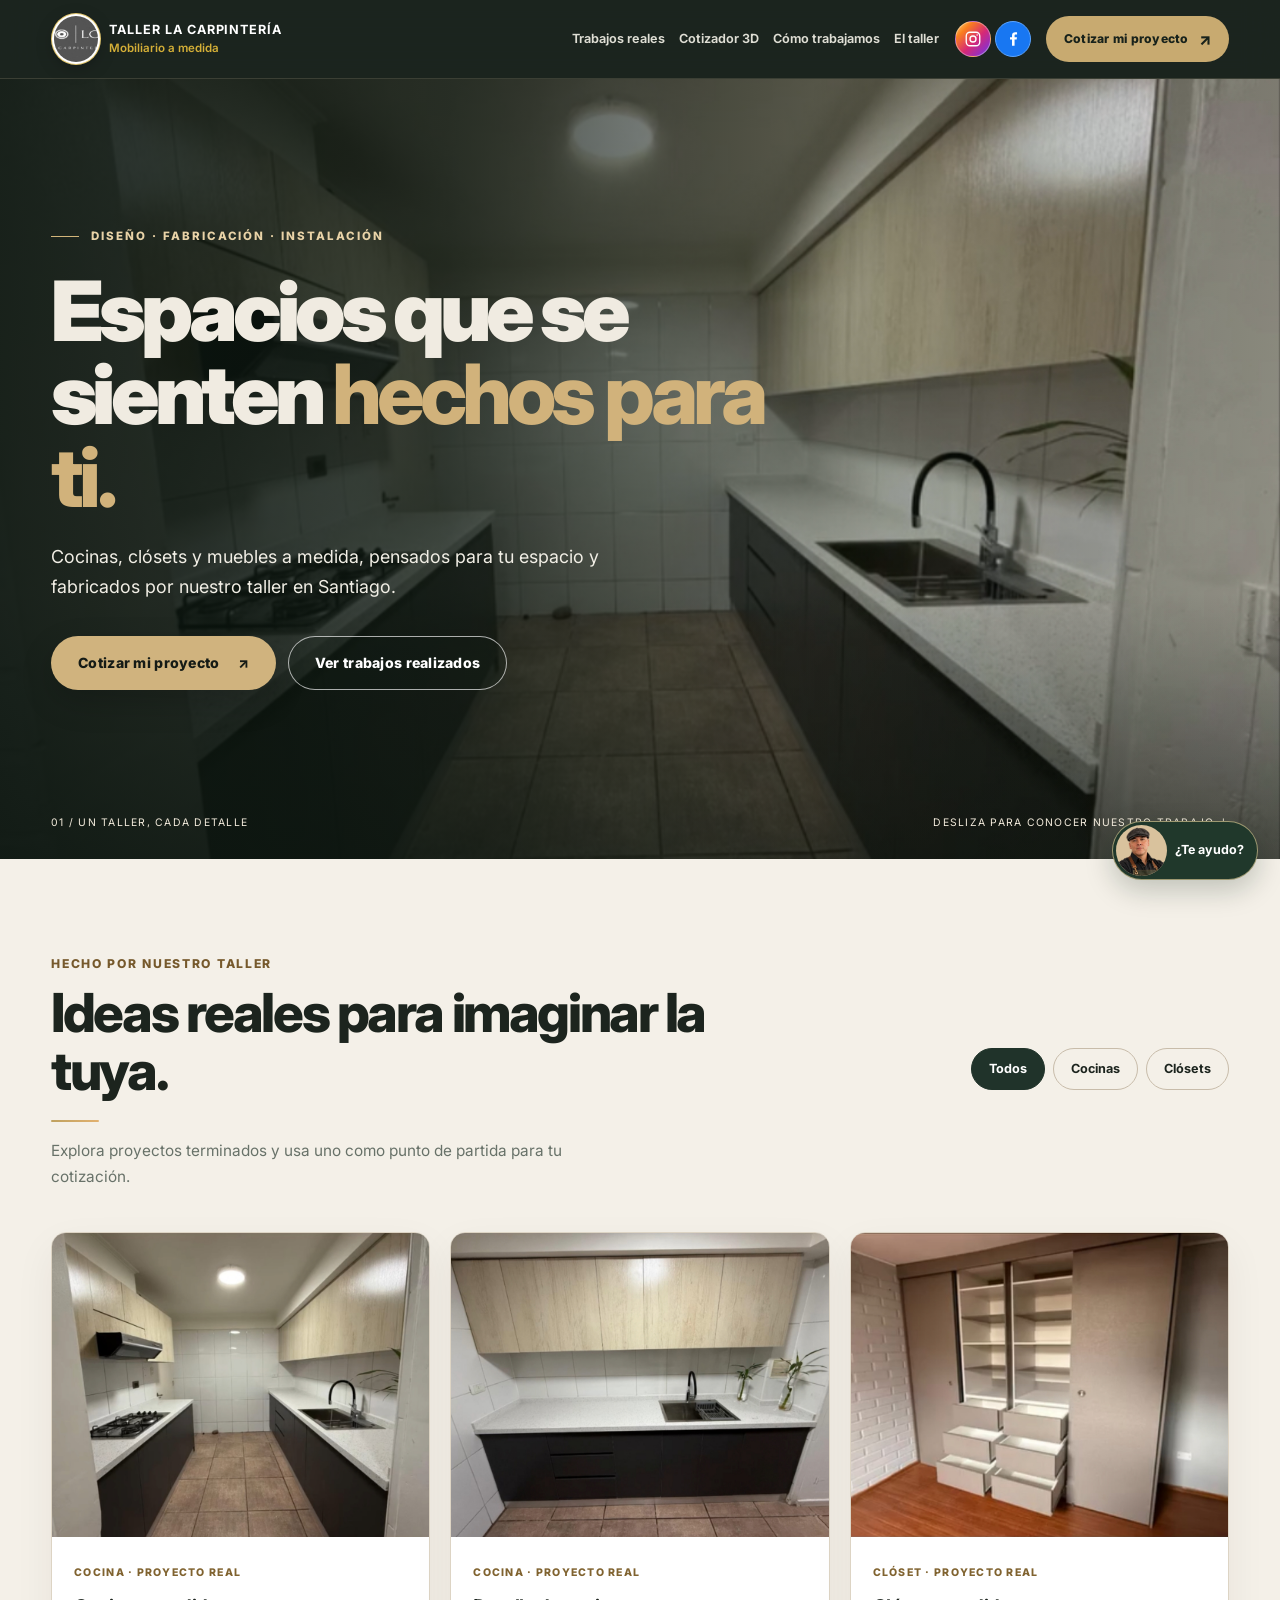
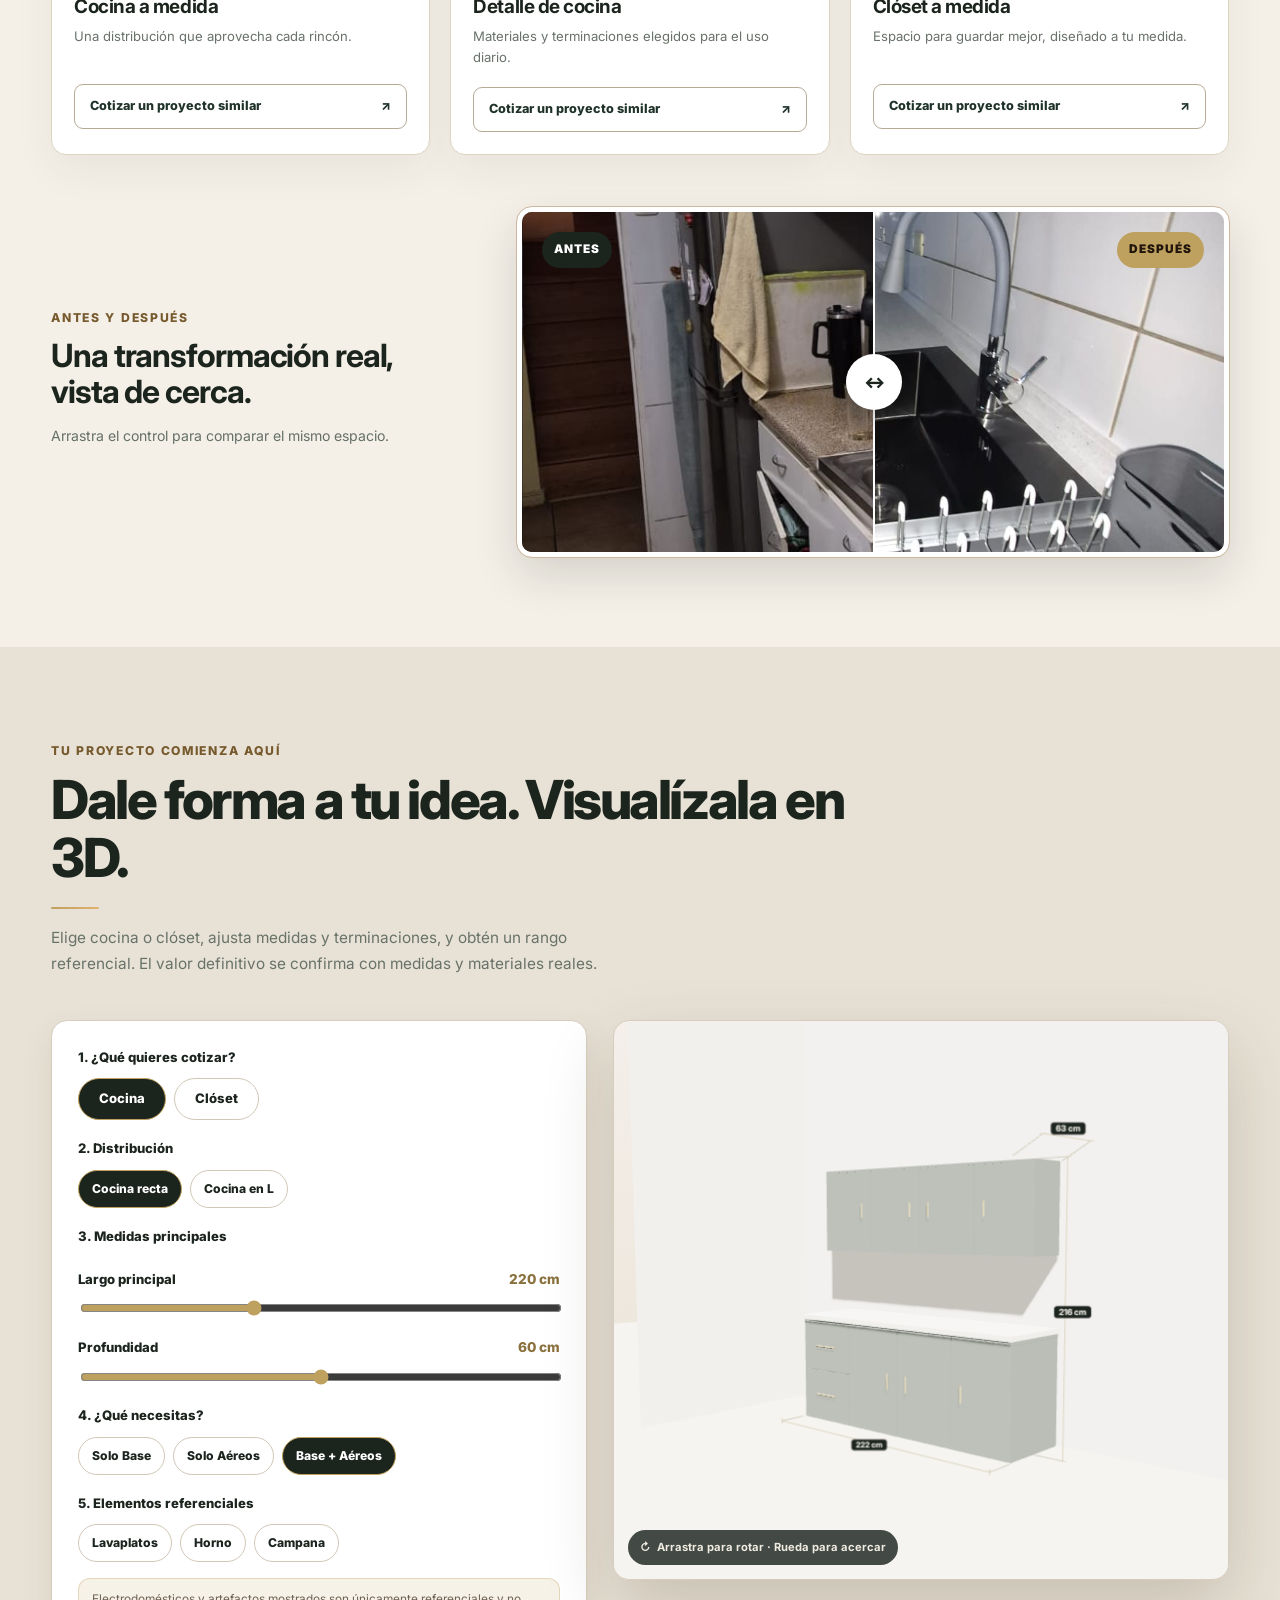
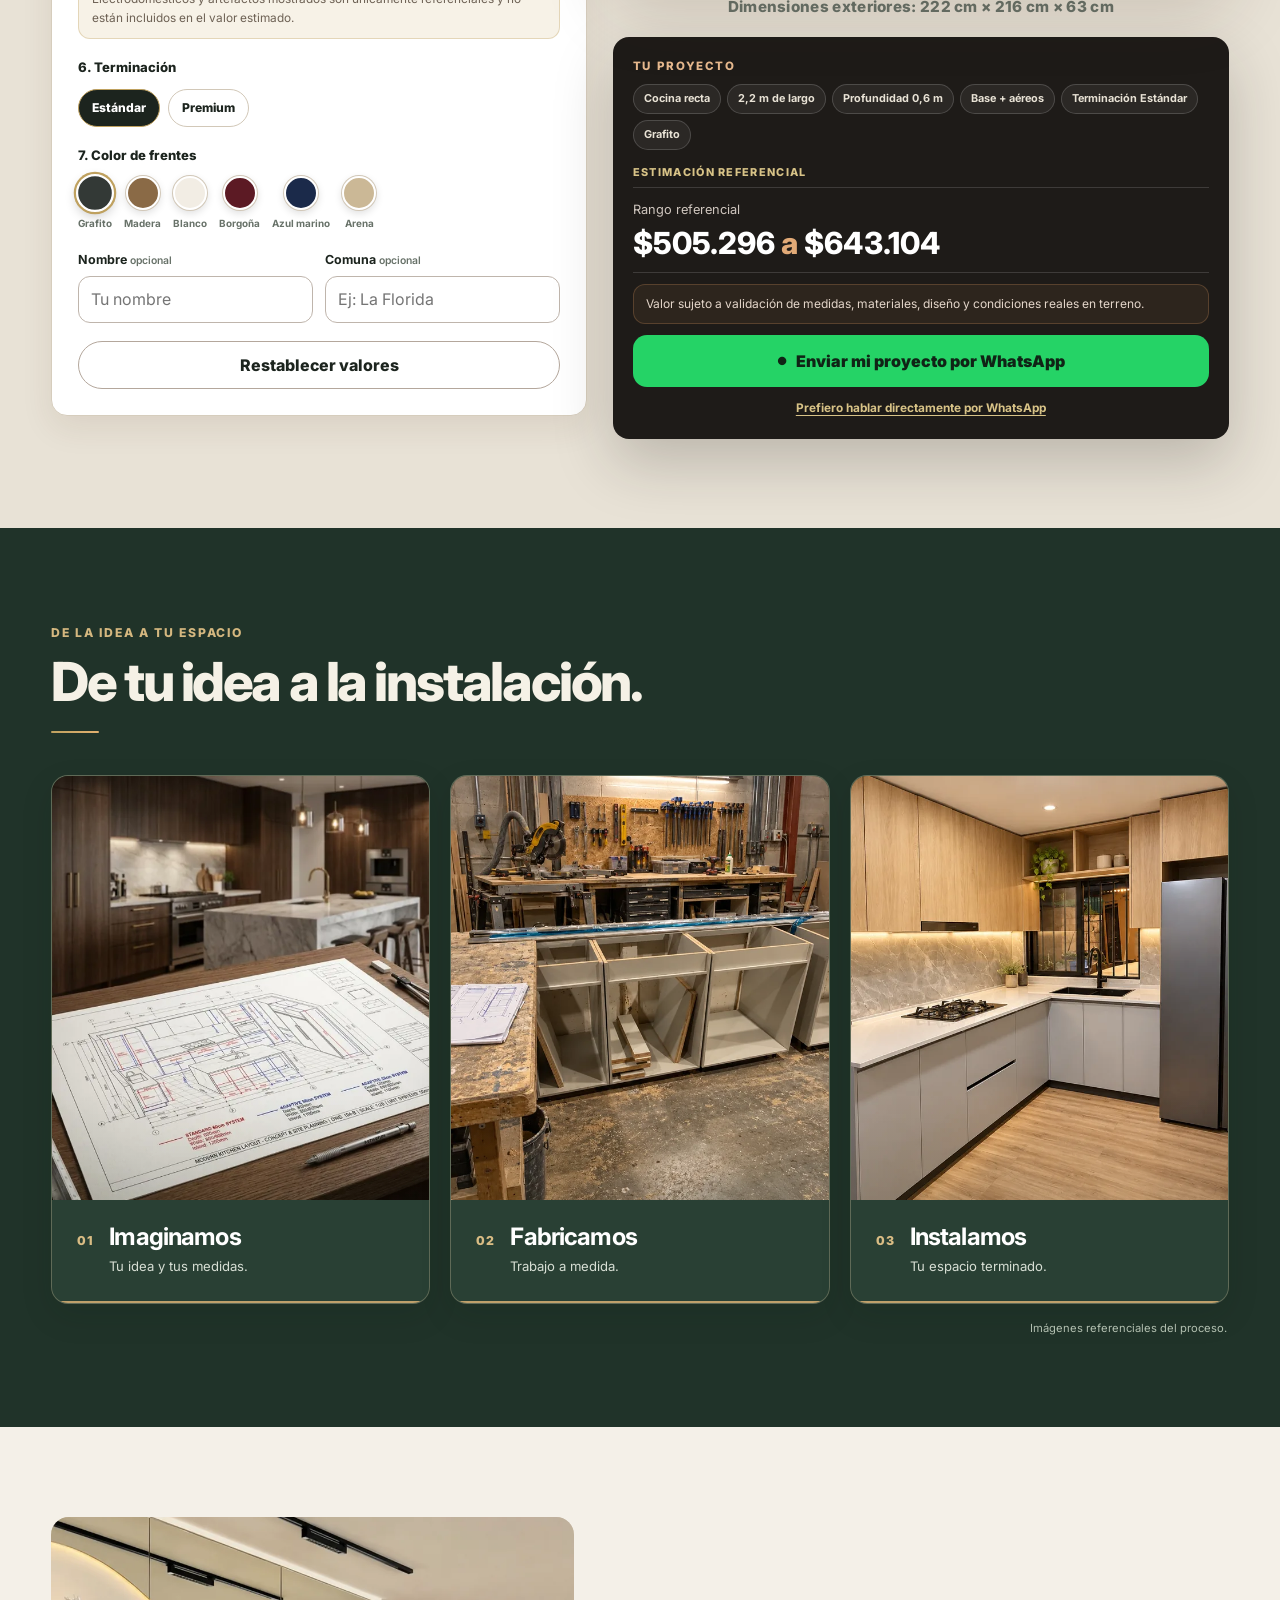
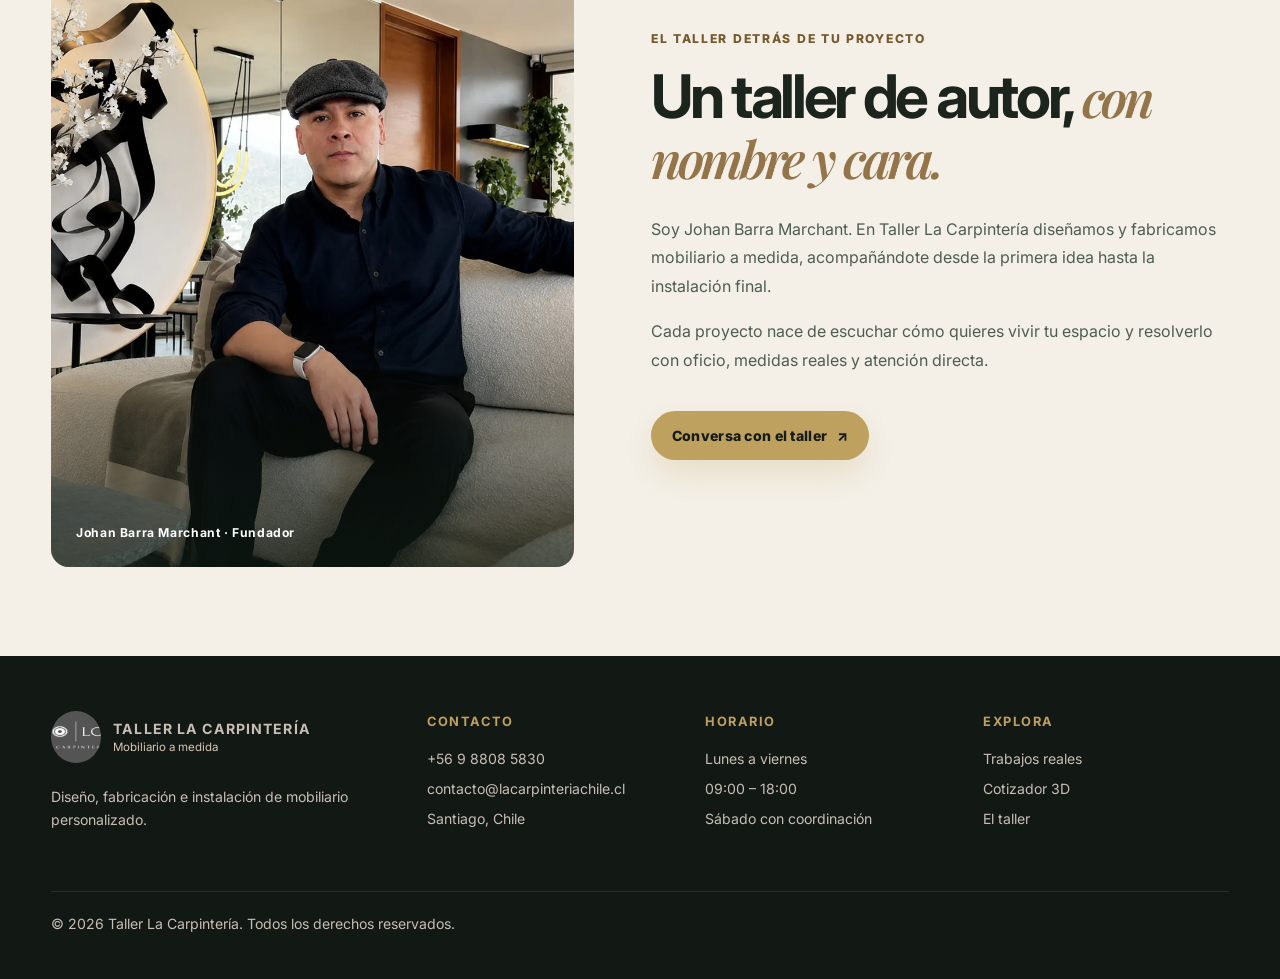
==== commit 002d7139: "Corrige detalles UX y accesibilidad de la demo comercial" ====
--- a/index.html
+++ b/index.html
@@ -77,9 +77,9 @@
         <div class="gallery-filters" role="group" aria-label="Filtrar proyectos"><button class="filter-button active" data-filter="todos" type="button">Todos</button><button class="filter-button" data-filter="cocinas" type="button">Cocinas</button><button class="filter-button" data-filter="closets" type="button">Clósets</button></div>
       </header>
       <div class="gallery-grid">
-        <article class="project-card reveal" data-category="cocinas"><img src="assets/fotos-reales/cocina-terminada-1.jpg" alt="Cocina real a medida con muebles superiores e inferiores" loading="lazy"><div class="project-content"><span>Cocina · Proyecto real</span><h3>Cocina a medida</h3><p>Una distribución que aprovecha cada rincón.</p><button class="project-whatsapp" type="button" data-type="kitchen" data-project="Cocina a medida (galería)">Cotizar este diseño <span aria-hidden="true">↗</span></button></div></article>
-        <article class="project-card reveal" data-category="cocinas"><img src="assets/fotos-reales/cocina-terminada-2.jpg" alt="Detalle real de mesón y muebles inferiores de cocina" loading="lazy"><div class="project-content"><span>Cocina · Proyecto real</span><h3>Detalle de cocina</h3><p>Materiales y terminaciones elegidos para el uso diario.</p><button class="project-whatsapp" type="button" data-type="kitchen" data-project="Cocina a medida - detalle mesón (galería)">Cotizar este diseño <span aria-hidden="true">↗</span></button></div></article>
-        <article class="project-card reveal" data-category="closets"><img src="assets/fotos-reales/closet-terminado-1.jpg" alt="Clóset real a medida con puertas, repisas y cajones" loading="lazy"><div class="project-content"><span>Clóset · Proyecto real</span><h3>Clóset a medida</h3><p>Espacio para guardar mejor, diseñado a tu medida.</p><button class="project-whatsapp" type="button" data-type="closet" data-project="Clóset a medida (galería)">Cotizar este diseño <span aria-hidden="true">↗</span></button></div></article>
+        <article class="project-card reveal" data-category="cocinas"><img src="assets/fotos-reales/cocina-terminada-1.jpg" alt="Cocina real a medida con muebles superiores e inferiores" loading="lazy"><div class="project-content"><span>Cocina · Proyecto real</span><h3>Cocina a medida</h3><p>Una distribución que aprovecha cada rincón.</p><button class="project-whatsapp" type="button" data-type="kitchen" data-project="Cocina a medida (galería)">Cotizar un proyecto similar <span aria-hidden="true">↗</span></button></div></article>
+        <article class="project-card reveal" data-category="cocinas"><img src="assets/fotos-reales/cocina-terminada-2.jpg" alt="Detalle real de mesón y muebles inferiores de cocina" loading="lazy"><div class="project-content"><span>Cocina · Proyecto real</span><h3>Detalle de cocina</h3><p>Materiales y terminaciones elegidos para el uso diario.</p><button class="project-whatsapp" type="button" data-type="kitchen" data-project="Cocina a medida - detalle mesón (galería)">Cotizar un proyecto similar <span aria-hidden="true">↗</span></button></div></article>
+        <article class="project-card reveal" data-category="closets"><img src="assets/fotos-reales/closet-terminado-1.jpg" alt="Clóset real a medida con puertas, repisas y cajones" loading="lazy"><div class="project-content"><span>Clóset · Proyecto real</span><h3>Clóset a medida</h3><p>Espacio para guardar mejor, diseñado a tu medida.</p><button class="project-whatsapp" type="button" data-type="closet" data-project="Clóset a medida (galería)">Cotizar un proyecto similar <span aria-hidden="true">↗</span></button></div></article>
       </div>
       <div class="gallery-comparison">
         <div><span class="eyebrow">Antes y después</span><h3>Una transformación real, vista de cerca.</h3><p>Arrastra el control para comparar el mismo espacio.</p></div>
@@ -98,11 +98,15 @@
 
       <div class="configurator-layout">
         <div class="configurator-controls">
+          <div class="mobile-quote-shortcut" aria-label="Resumen del proyecto">
+            <div class="mobile-quote-shortcut-copy"><span>Tu proyecto</span><strong id="mobile-quote-summary">Cocina</strong></div>
+            <button id="mobile-quote-jump" type="button">Ver estimación <span aria-hidden="true">↓</span></button>
+          </div>
           <div class="fc-group">
             <span class="fc-label">1. ¿Qué quieres cotizar?</span>
             <div class="fc-segmented fc-type" role="radiogroup" aria-label="Tipo de proyecto">
               <label><input type="radio" name="fcType" value="kitchen" checked><span>Cocina</span></label>
-              <label><input type="radio" name="fcType" value="closet"><span>Closet</span></label>
+              <label><input type="radio" name="fcType" value="closet"><span>Clóset</span></label>
             </div>
           </div>
 
@@ -212,7 +216,7 @@
             <span class="estimate-label">Estimación referencial</span>
             <div class="price-range" id="price-range"><span class="price-placeholder">Calculando…</span></div>
             <p class="calculator-disclaimer">Valor sujeto a validación de medidas, materiales, diseño y condiciones reales en terreno.</p>
-            <button id="send-budget-whatsapp" class="calculator-whatsapp-button" type="button"><span aria-hidden="true">●</span>Solicitar visita y cotización por WhatsApp</button>
+            <button id="send-budget-whatsapp" class="calculator-whatsapp-button" type="button"><span aria-hidden="true">●</span>Enviar mi proyecto por WhatsApp</button>
             <a class="direct-whatsapp-link" href="https://wa.me/56988085830?text=Hola,%20prefiero%20conversar%20directamente%20sobre%20mi%20proyecto" target="_blank" rel="noopener noreferrer">Prefiero hablar directamente por WhatsApp</a>
           </aside>
         </div>
@@ -223,7 +227,7 @@
 
   <section id="proceso" class="section process-section" aria-labelledby="proceso-title">
     <div class="container">
-      <header class="section-header"><span class="eyebrow">De la idea a tu espacio</span><h2 id="proceso-title">Cada detalle tiene su momento.</h2></header>
+      <header class="section-header"><span class="eyebrow">De la idea a tu espacio</span><h2 id="proceso-title">De tu idea a la instalación.</h2></header>
       <ol class="process-steps">
         <li class="process-step" data-photo-slot="imaginamos">
           <div class="process-media"><img src="assets/fotos-reales/proceso-imaginamos.webp" alt="Imagen ilustrativa de la planificación de un mueble a medida" loading="lazy" width="660" height="760"></div>
--- a/styles.css
+++ b/styles.css
@@ -223,7 +223,7 @@
 .section-header h2{max-width:760px;font-size:clamp(2.3rem,4.2vw,4.4rem);line-height:1.08;text-transform:none}
 .section-header h2::after{width:48px;margin-top:20px;height:2px}
 .section-header p{max-width:560px;margin:0;font-size:.96rem;line-height:1.7}
-.eyebrow{color:#886b35;letter-spacing:.14em}
+.eyebrow{color:#76592c;letter-spacing:.14em}
 .gallery-section{background:#f4f0e8}
 .gallery-filters{align-self:center}
 .filter-button{min-height:42px;padding:9px 17px;font-size:.79rem;font-weight:700;border-color:#c8bcaa;background:transparent}
@@ -458,4 +458,22 @@
 .header-social a:focus-visible,.mobile-social a:focus-visible{outline-color:#fff}
 @media(min-width:1050px){.nav-wrapper{gap:clamp(10px,1.2vw,24px)}.desktop-nav{gap:clamp(9px,1.1vw,20px)}.header-social{display:flex}}
 @media(prefers-reduced-motion:reduce){.header-social a,.mobile-social a{transition:none}.header-social a:hover{transform:none}}
-@media(min-width:1050px) and (max-width:1199px){.desktop-nav,.header-social,.nav-quote{display:none!important}.menu-toggle{display:block!important;flex-shrink:0}.mobile-nav{display:none!important}.mobile-nav:not([hidden]){display:grid!important}}+@media(min-width:1050px) and (max-width:1199px){.desktop-nav,.header-social,.nav-quote{display:none!important}.menu-toggle{display:block!important;flex-shrink:0}.mobile-nav{display:none!important}.mobile-nav:not([hidden]){display:grid!important}}
+
+/* Cotizador móvil: acceso al resultado sin duplicar el cálculo ni cubrir el asistente. */
+.mobile-quote-shortcut{display:none}
+@media(max-width:760px){
+  .mobile-quote-shortcut{position:sticky;top:calc(82px + env(safe-area-inset-top));z-index:5;display:grid;grid-template-columns:minmax(0,1fr) auto;align-items:center;gap:8px;padding:8px 9px 8px 12px;border:1px solid #d8cdbb;border-radius:13px;background:#fffefa;box-shadow:0 8px 20px rgba(28,36,30,.1)}
+  .mobile-quote-shortcut-copy{min-width:0;display:grid;gap:1px}
+  .mobile-quote-shortcut-copy span{color:#76592c;font-size:.64rem;font-weight:800;letter-spacing:.06em;text-transform:uppercase}
+  .mobile-quote-shortcut-copy strong{overflow:hidden;color:#203329;font-size:.76rem;line-height:1.3;text-overflow:ellipsis;white-space:nowrap}
+  .mobile-quote-shortcut button{min-height:44px;padding:8px 10px;border:0;border-radius:9px;background:#203329;color:#fff;font-size:.74rem;font-weight:750;white-space:nowrap}
+  .mobile-quote-shortcut button:hover{background:#31503d}
+  .calculator-result-card{scroll-margin-top:calc(90px + env(safe-area-inset-top))}
+  .assistant-chat .assistant-replies .assistant-reply-chip,.assistant-chat .assistant-replies .assistant-reply-more,.assistant-form button,.assistant-foot button{min-height:44px}
+  .assistant-form button{width:44px;height:44px;flex-basis:44px}
+}
+@media(max-width:480px){.mobile-quote-shortcut{top:calc(72px + env(safe-area-inset-top))}}
+
+/* El deslizador es transparente; el foco del teclado se refleja en su manilla visible. */
+.before-after:has(input:focus-visible) .compare-divider span{outline:3px solid #76592c;outline-offset:4px;box-shadow:0 0 0 7px #fff,0 8px 25px rgba(0,0,0,.25)}
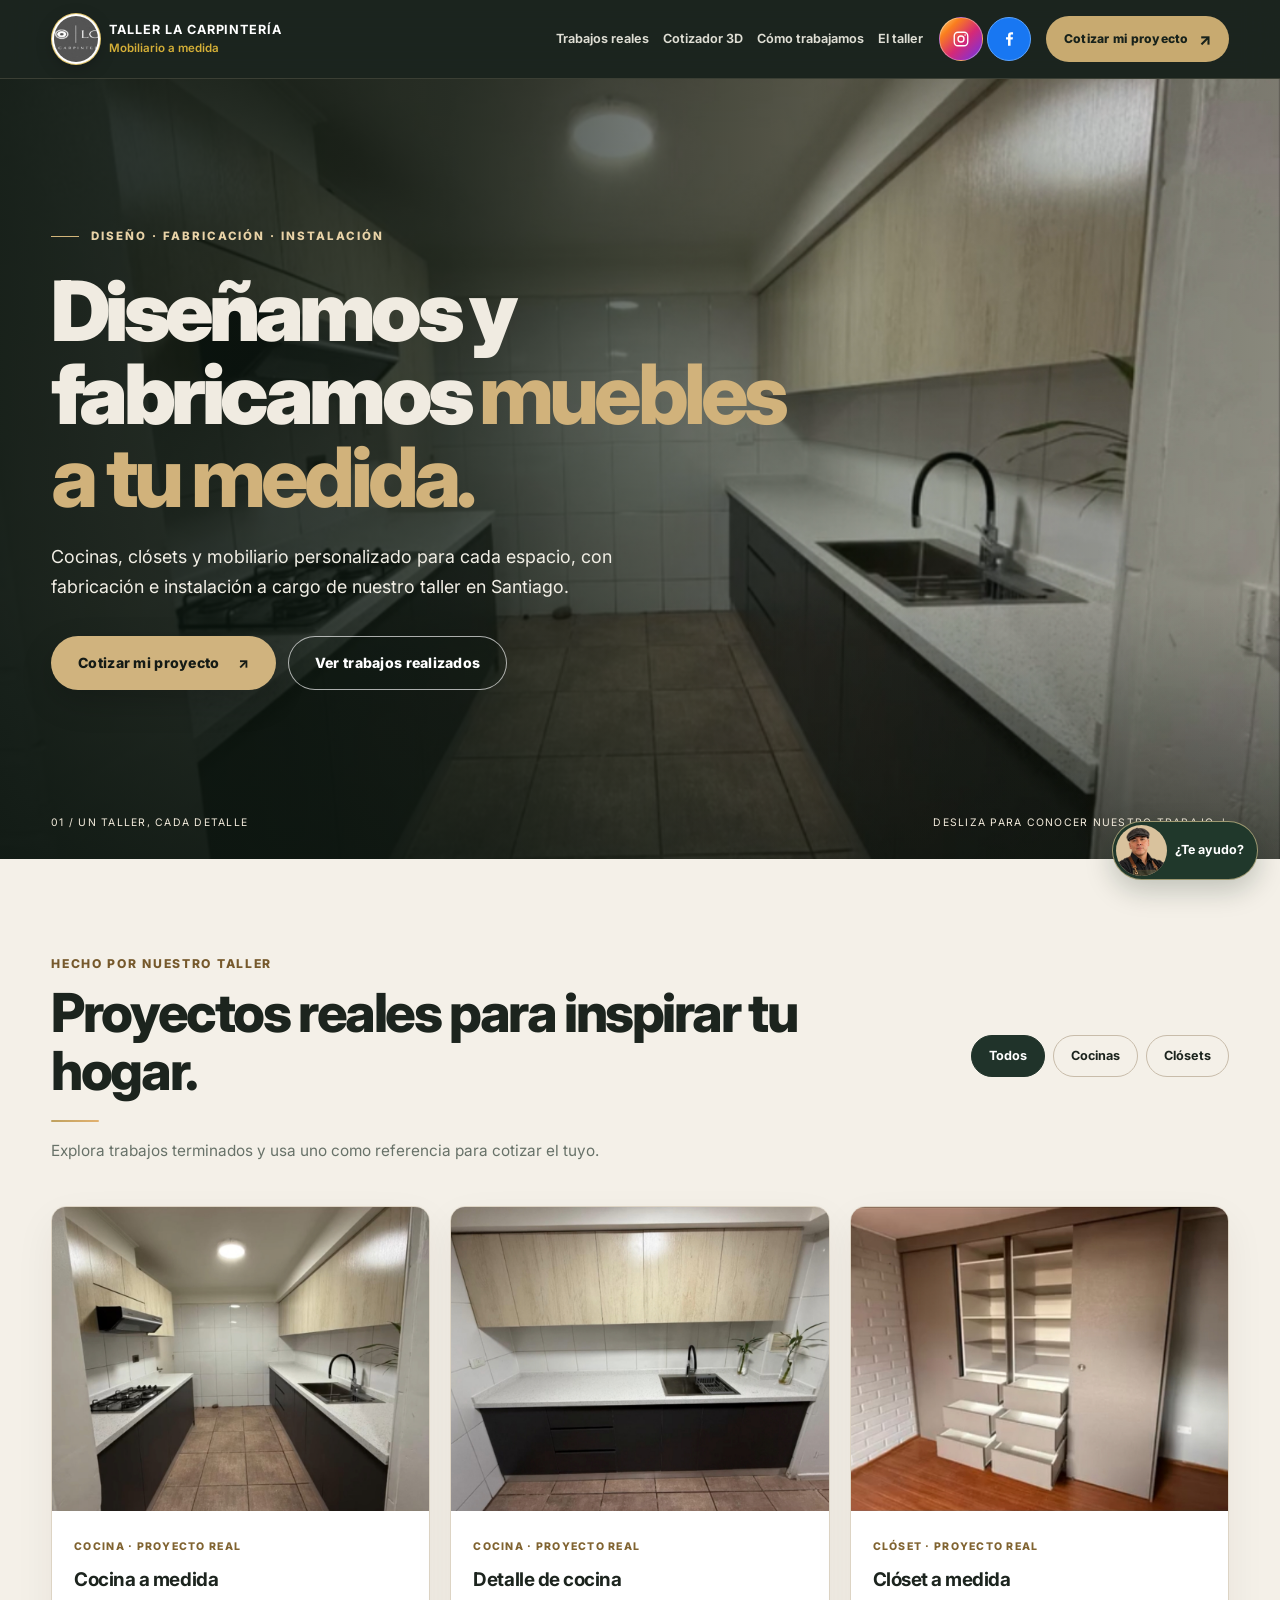
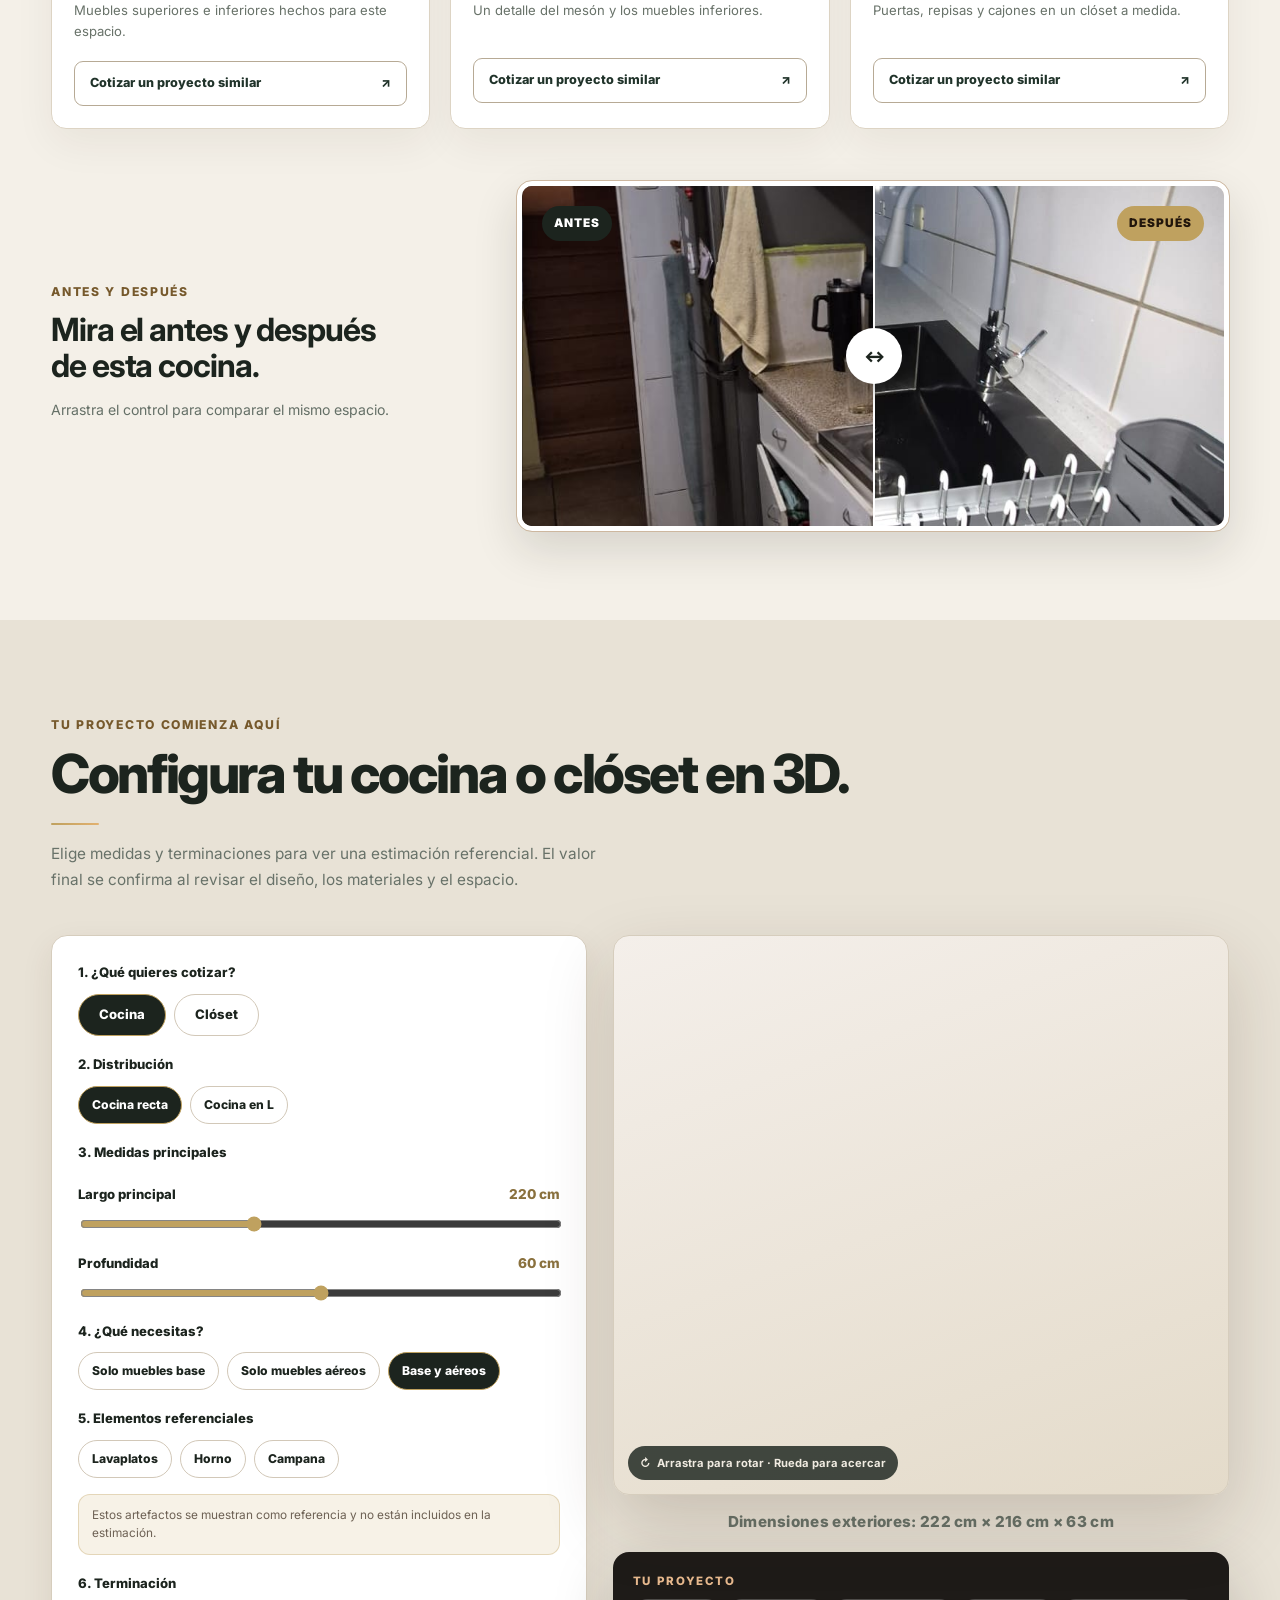
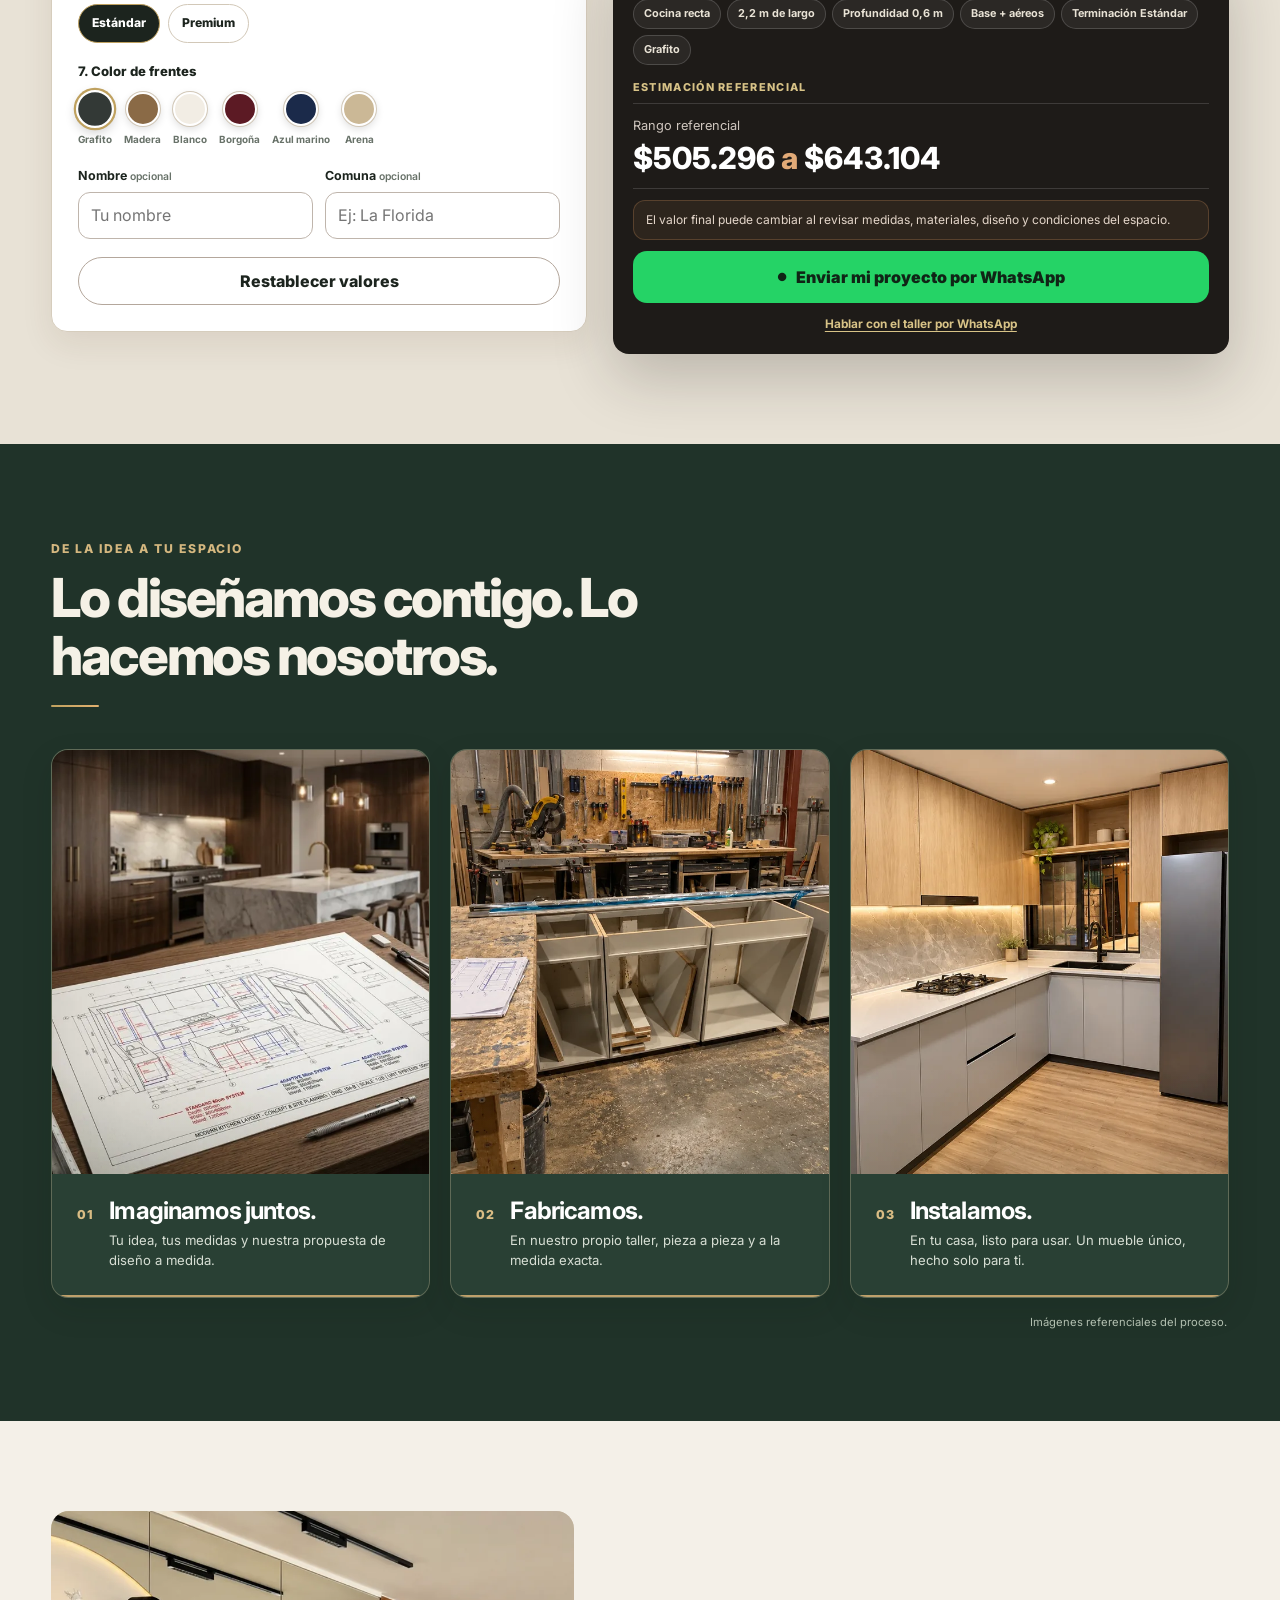
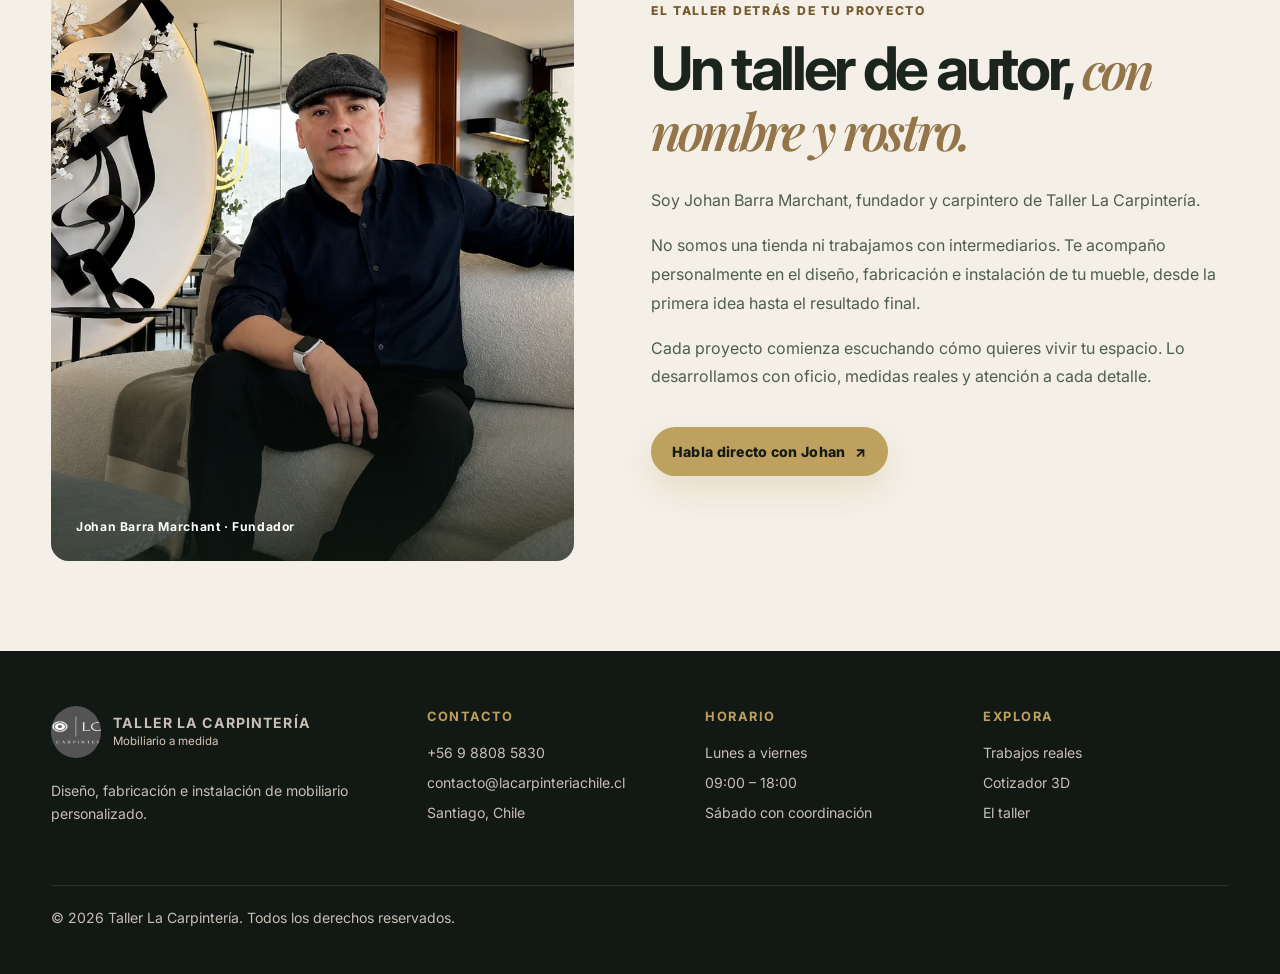
==== commit 5a337662: "Actualiza textos comerciales y navegación social de la demo" ====
--- a/index.html
+++ b/index.html
@@ -44,13 +44,13 @@
     <button class="menu-toggle" type="button" aria-label="Abrir menú" aria-controls="mobile-nav" aria-expanded="false"><span></span><span></span><span></span></button>
   </div>
   <nav id="mobile-nav" class="mobile-nav" aria-label="Menú móvil" hidden>
+    <div class="mobile-social" role="group" aria-label="Redes sociales del taller"><span class="mobile-social-label">Síguenos</span>
+      <a href="https://www.instagram.com/tallerlacarpinteria/" target="_blank" rel="noopener noreferrer" aria-label="Instagram de Taller La Carpintería (abre en otra pestaña)"><svg aria-hidden="true" viewBox="0 0 24 24" fill="none"><rect x="3" y="3" width="18" height="18" rx="5"/><circle cx="12" cy="12" r="4"/><circle class="social-dot" cx="17.5" cy="6.5" r="1"/></svg></a>
+      <a href="https://www.facebook.com/tlc.santiago.2025" target="_blank" rel="noopener noreferrer" aria-label="Facebook de Taller La Carpintería (abre en otra pestaña)"><svg aria-hidden="true" viewBox="0 0 24 24"><path d="M14.1 21v-8.2h2.8l.4-3.2h-3.2V7.5c0-.9.3-1.5 1.6-1.5h1.7V3.1c-.3-.1-1.3-.1-2.5-.1-2.5 0-4.2 1.5-4.2 4.4v2.2H8v3.2h2.7V21h3.4Z"/></svg></a>
+    </div>
     <a href="#galeria">Trabajos reales</a><a href="#cotizador">Cotizador 3D</a>
     <a href="#proceso">Cómo trabajamos</a><a href="#nosotros">El taller</a>
     <a class="button button-primary" href="#cotizador">Cotizar mi proyecto</a>
-    <div class="mobile-social" role="group" aria-label="Redes sociales del taller"><span class="mobile-social-label">Síguenos</span>
-      <a href="https://www.instagram.com/tallerlacarpinteria/" target="_blank" rel="noopener noreferrer" aria-label="Instagram de Taller La Carpintería (abre en otra pestaña)"><svg aria-hidden="true" viewBox="0 0 24 24" fill="none"><rect x="3" y="3" width="18" height="18" rx="5"/><circle cx="12" cy="12" r="4"/><circle class="social-dot" cx="17.5" cy="6.5" r="1"/></svg></a>
-      <a href="https://www.facebook.com/tlc.santiago.2025" target="_blank" rel="noopener noreferrer" aria-label="Facebook de Taller La Carpintería (abre en otra pestaña)"><svg aria-hidden="true" viewBox="0 0 24 24"><path d="M14.1 21v-8.2h2.8l.4-3.2h-3.2V7.5c0-.9.3-1.5 1.6-1.5h1.7V3.1c-.3-.1-1.3-.1-2.5-.1-2.5 0-4.2 1.5-4.2 4.4v2.2H8v3.2h2.7V21h3.4Z"/></svg></a>
-    </div>
   </nav>
 </header>
 
@@ -61,8 +61,8 @@
       <div class="container hero-stage-inner">
         <div class="hero-copy reveal">
           <span class="hero-kicker"><span class="kicker-line"></span> DISEÑO · FABRICACIÓN · INSTALACIÓN</span>
-          <h1 id="hero-title">Espacios que se sienten <em>hechos para ti.</em></h1>
-          <p class="hero-description">Cocinas, clósets y muebles a medida, pensados para tu espacio y fabricados por nuestro taller en Santiago.</p>
+          <h1 id="hero-title">Diseñamos y fabricamos <em>muebles a tu medida.</em></h1>
+          <p class="hero-description">Cocinas, clósets y mobiliario personalizado para cada espacio, con fabricación e instalación a cargo de nuestro taller en Santiago.</p>
           <div class="hero-actions"><a class="button button-primary button-large" href="#cotizador">Cotizar mi proyecto <span aria-hidden="true">↗</span></a><a class="button button-hero-outline button-large" href="#galeria">Ver trabajos realizados</a></div>
         </div>
         <div class="hero-bottom"><span>01 / UN TALLER, CADA DETALLE</span><span>Desliza para conocer nuestro trabajo ↓</span></div>
@@ -73,16 +73,16 @@
   <section id="galeria" class="section gallery-section" aria-labelledby="gallery-title">
     <div class="container">
       <header class="section-header section-header-split">
-        <div><span class="eyebrow">Hecho por nuestro taller</span><h2 id="gallery-title">Ideas reales para imaginar la tuya.</h2><p>Explora proyectos terminados y usa uno como punto de partida para tu cotización.</p></div>
+        <div><span class="eyebrow">Hecho por nuestro taller</span><h2 id="gallery-title">Proyectos reales para inspirar tu hogar.</h2><p>Explora trabajos terminados y usa uno como referencia para cotizar el tuyo.</p></div>
         <div class="gallery-filters" role="group" aria-label="Filtrar proyectos"><button class="filter-button active" data-filter="todos" type="button">Todos</button><button class="filter-button" data-filter="cocinas" type="button">Cocinas</button><button class="filter-button" data-filter="closets" type="button">Clósets</button></div>
       </header>
       <div class="gallery-grid">
-        <article class="project-card reveal" data-category="cocinas"><img src="assets/fotos-reales/cocina-terminada-1.jpg" alt="Cocina real a medida con muebles superiores e inferiores" loading="lazy"><div class="project-content"><span>Cocina · Proyecto real</span><h3>Cocina a medida</h3><p>Una distribución que aprovecha cada rincón.</p><button class="project-whatsapp" type="button" data-type="kitchen" data-project="Cocina a medida (galería)">Cotizar un proyecto similar <span aria-hidden="true">↗</span></button></div></article>
-        <article class="project-card reveal" data-category="cocinas"><img src="assets/fotos-reales/cocina-terminada-2.jpg" alt="Detalle real de mesón y muebles inferiores de cocina" loading="lazy"><div class="project-content"><span>Cocina · Proyecto real</span><h3>Detalle de cocina</h3><p>Materiales y terminaciones elegidos para el uso diario.</p><button class="project-whatsapp" type="button" data-type="kitchen" data-project="Cocina a medida - detalle mesón (galería)">Cotizar un proyecto similar <span aria-hidden="true">↗</span></button></div></article>
-        <article class="project-card reveal" data-category="closets"><img src="assets/fotos-reales/closet-terminado-1.jpg" alt="Clóset real a medida con puertas, repisas y cajones" loading="lazy"><div class="project-content"><span>Clóset · Proyecto real</span><h3>Clóset a medida</h3><p>Espacio para guardar mejor, diseñado a tu medida.</p><button class="project-whatsapp" type="button" data-type="closet" data-project="Clóset a medida (galería)">Cotizar un proyecto similar <span aria-hidden="true">↗</span></button></div></article>
+        <article class="project-card reveal" data-category="cocinas"><img src="assets/fotos-reales/cocina-terminada-1.jpg" alt="Cocina real a medida con muebles superiores e inferiores" loading="lazy"><div class="project-content"><span>Cocina · Proyecto real</span><h3>Cocina a medida</h3><p>Muebles superiores e inferiores hechos para este espacio.</p><button class="project-whatsapp" type="button" data-type="kitchen" data-project="Cocina a medida (galería)">Cotizar un proyecto similar <span aria-hidden="true">↗</span></button></div></article>
+        <article class="project-card reveal" data-category="cocinas"><img src="assets/fotos-reales/cocina-terminada-2.jpg" alt="Detalle real de mesón y muebles inferiores de cocina" loading="lazy"><div class="project-content"><span>Cocina · Proyecto real</span><h3>Detalle de cocina</h3><p>Un detalle del mesón y los muebles inferiores.</p><button class="project-whatsapp" type="button" data-type="kitchen" data-project="Cocina a medida - detalle mesón (galería)">Cotizar un proyecto similar <span aria-hidden="true">↗</span></button></div></article>
+        <article class="project-card reveal" data-category="closets"><img src="assets/fotos-reales/closet-terminado-1.jpg" alt="Clóset real a medida con puertas, repisas y cajones" loading="lazy"><div class="project-content"><span>Clóset · Proyecto real</span><h3>Clóset a medida</h3><p>Puertas, repisas y cajones en un clóset a medida.</p><button class="project-whatsapp" type="button" data-type="closet" data-project="Clóset a medida (galería)">Cotizar un proyecto similar <span aria-hidden="true">↗</span></button></div></article>
       </div>
       <div class="gallery-comparison">
-        <div><span class="eyebrow">Antes y después</span><h3>Una transformación real, vista de cerca.</h3><p>Arrastra el control para comparar el mismo espacio.</p></div>
+        <div><span class="eyebrow">Antes y después</span><h3>Mira el antes y después de esta cocina.</h3><p>Arrastra el control para comparar el mismo espacio.</p></div>
         <div class="before-after reveal" data-compare style="--position:50%;"><img src="assets/fotos-reales/despues-1.jpeg" alt="Cocina después de la remodelación, mismo ángulo" loading="lazy"><div class="before-layer"><img src="assets/fotos-reales/antes-1.jpeg" alt="Cocina antes de la remodelación, mismo ángulo" loading="lazy"></div><span class="compare-label compare-before">ANTES</span><span class="compare-label compare-after">DESPUÉS</span><div class="compare-divider"><span>↔</span></div><input type="range" min="0" max="100" value="50" aria-label="Comparar antes y después"></div>
       </div>
     </div>
@@ -92,8 +92,8 @@
     <div class="container">
       <header class="section-header">
         <span class="eyebrow">Tu proyecto comienza aquí</span>
-        <h2 id="cotizador-title">Dale forma a tu idea. Visualízala en 3D.</h2>
-        <p>Elige cocina o clóset, ajusta medidas y terminaciones, y obtén un rango referencial. El valor definitivo se confirma con medidas y materiales reales.</p>
+        <h2 id="cotizador-title">Configura tu cocina o clóset en 3D.</h2>
+        <p>Elige medidas y terminaciones para ver una estimación referencial. El valor final se confirma al revisar el diseño, los materiales y el espacio.</p>
       </header>
 
       <div class="configurator-layout">
@@ -144,9 +144,9 @@
           <div class="fc-group" id="fc-kitchen-fields">
             <span class="fc-label">4. ¿Qué necesitas?</span>
             <div class="fc-segmented" role="radiogroup" aria-label="Módulos de cocina">
-              <label><input type="radio" name="fcModules" value="base"><span>Solo Base</span></label>
-              <label><input type="radio" name="fcModules" value="aereos"><span>Solo Aéreos</span></label>
-              <label><input type="radio" name="fcModules" value="ambos" checked><span>Base + Aéreos</span></label>
+              <label><input type="radio" name="fcModules" value="base"><span>Solo muebles base</span></label>
+              <label><input type="radio" name="fcModules" value="aereos"><span>Solo muebles aéreos</span></label>
+              <label><input type="radio" name="fcModules" value="ambos" checked><span>Base y aéreos</span></label>
             </div>
           </div>
 
@@ -166,7 +166,7 @@
               <label><input type="checkbox" id="fc-oven"><span>Horno</span></label>
               <label><input type="checkbox" id="fc-hood"><span>Campana</span></label>
             </div>
-            <p class="fc-disclaimer">Electrodomésticos y artefactos mostrados son únicamente referenciales y no están incluidos en el valor estimado.</p>
+            <p class="fc-disclaimer">Estos artefactos se muestran como referencia y no están incluidos en la estimación.</p>
           </div>
 
           <div class="fc-group">
@@ -215,9 +215,9 @@
             <div class="result-summary" id="result-summary"></div>
             <span class="estimate-label">Estimación referencial</span>
             <div class="price-range" id="price-range"><span class="price-placeholder">Calculando…</span></div>
-            <p class="calculator-disclaimer">Valor sujeto a validación de medidas, materiales, diseño y condiciones reales en terreno.</p>
+            <p class="calculator-disclaimer">El valor final puede cambiar al revisar medidas, materiales, diseño y condiciones del espacio.</p>
             <button id="send-budget-whatsapp" class="calculator-whatsapp-button" type="button"><span aria-hidden="true">●</span>Enviar mi proyecto por WhatsApp</button>
-            <a class="direct-whatsapp-link" href="https://wa.me/56988085830?text=Hola,%20prefiero%20conversar%20directamente%20sobre%20mi%20proyecto" target="_blank" rel="noopener noreferrer">Prefiero hablar directamente por WhatsApp</a>
+            <a class="direct-whatsapp-link" href="https://wa.me/56988085830?text=Hola,%20prefiero%20conversar%20directamente%20sobre%20mi%20proyecto" target="_blank" rel="noopener noreferrer">Hablar con el taller por WhatsApp</a>
           </aside>
         </div>
       </div>
@@ -227,19 +227,19 @@
 
   <section id="proceso" class="section process-section" aria-labelledby="proceso-title">
     <div class="container">
-      <header class="section-header"><span class="eyebrow">De la idea a tu espacio</span><h2 id="proceso-title">De tu idea a la instalación.</h2></header>
+      <header class="section-header"><span class="eyebrow">De la idea a tu espacio</span><h2 id="proceso-title">Lo diseñamos contigo. Lo hacemos nosotros.</h2></header>
       <ol class="process-steps">
         <li class="process-step" data-photo-slot="imaginamos">
           <div class="process-media"><img src="assets/fotos-reales/proceso-imaginamos.webp" alt="Imagen ilustrativa de la planificación de un mueble a medida" loading="lazy" width="660" height="760"></div>
-          <div class="process-copy"><span class="process-number">01</span><strong>Imaginamos</strong><p>Tu idea y tus medidas.</p></div>
+          <div class="process-copy"><span class="process-number">01</span><strong>Imaginamos juntos.</strong><p>Tu idea, tus medidas y nuestra propuesta de diseño a medida.</p></div>
         </li>
         <li class="process-step" data-photo-slot="fabricamos">
           <div class="process-media"><img src="assets/fotos-reales/proceso-fabricamos.webp" alt="Imagen ilustrativa de gabinetes en proceso de fabricación" loading="lazy" width="660" height="760"></div>
-          <div class="process-copy"><span class="process-number">02</span><strong>Fabricamos</strong><p>Trabajo a medida.</p></div>
+          <div class="process-copy"><span class="process-number">02</span><strong>Fabricamos.</strong><p>En nuestro propio taller, pieza a pieza y a la medida exacta.</p></div>
         </li>
         <li class="process-step" data-photo-slot="instalamos">
           <div class="process-media"><img src="assets/fotos-reales/proceso-instalamos.webp" alt="Imagen ilustrativa de una cocina instalada" loading="lazy" width="660" height="760"></div>
-          <div class="process-copy"><span class="process-number">03</span><strong>Instalamos</strong><p>Tu espacio terminado.</p></div>
+          <div class="process-copy"><span class="process-number">03</span><strong>Instalamos.</strong><p>En tu casa, listo para usar. Un mueble único, hecho solo para ti.</p></div>
         </li>
       </ol>
       <p class="process-photo-note">Imágenes referenciales del proceso.</p>
@@ -249,7 +249,7 @@
   <section id="nosotros" class="section about-v3" aria-labelledby="nosotros-title">
     <div class="container about-v3-grid">
       <div class="about-v3-photo reveal"><img src="assets/fotos-reales/fundador-optimizado.webp" alt="Johan Barra Marchant, fundador de Taller La Carpintería" loading="lazy" width="780" height="900"><span>Johan Barra Marchant · Fundador</span></div>
-      <div class="about-v3-copy reveal"><span class="eyebrow">El taller detrás de tu proyecto</span><h2 id="nosotros-title">Un taller de autor, <em>con nombre y cara.</em></h2><p>Soy Johan Barra Marchant. En Taller La Carpintería diseñamos y fabricamos mobiliario a medida, acompañándote desde la primera idea hasta la instalación final.</p><p>Cada proyecto nace de escuchar cómo quieres vivir tu espacio y resolverlo con oficio, medidas reales y atención directa.</p><a class="button button-primary" href="https://wa.me/56988085830?text=Hola,%20quiero%20conversar%20sobre%20un%20proyecto%20a%20medida" target="_blank" rel="noopener noreferrer">Conversa con el taller <span aria-hidden="true">↗</span></a></div>
+      <div class="about-v3-copy reveal"><span class="eyebrow">El taller detrás de tu proyecto</span><h2 id="nosotros-title">Un taller de autor, <em>con nombre y rostro.</em></h2><p>Soy Johan Barra Marchant, fundador y carpintero de Taller La Carpintería.</p><p>No somos una tienda ni trabajamos con intermediarios. Te acompaño personalmente en el diseño, fabricación e instalación de tu mueble, desde la primera idea hasta el resultado final.</p><p>Cada proyecto comienza escuchando cómo quieres vivir tu espacio. Lo desarrollamos con oficio, medidas reales y atención a cada detalle.</p><a class="button button-primary" href="https://wa.me/56988085830?text=Hola,%20quiero%20conversar%20sobre%20un%20proyecto%20a%20medida" target="_blank" rel="noopener noreferrer">Habla directo con Johan <span aria-hidden="true">↗</span></a></div>
     </div>
   </section>
 </main>
--- a/styles.css
+++ b/styles.css
@@ -442,12 +442,12 @@
 
 /* Redes del taller: acceso principal en header y menú móvil. */
 .header-social{display:none;align-items:center;gap:4px;flex-shrink:0}
-.header-social a{display:grid;place-items:center;width:36px;height:36px;border:1px solid transparent;border-radius:50%;color:#d9c8a4;transition:color .2s ease,background .2s ease,border-color .2s ease,transform .2s ease}
+.header-social a{display:grid;place-items:center;width:44px;height:44px;border:1px solid transparent;border-radius:50%;color:#d9c8a4;transition:color .2s ease,background .2s ease,border-color .2s ease,transform .2s ease}
 .header-social a:hover{color:#f0d8a3;background:rgba(217,188,132,.12);border-color:rgba(217,188,132,.35);transform:translateY(-1px)}
 .header-social svg,.mobile-social svg{width:18px;height:18px;stroke:currentColor;stroke-width:1.8;stroke-linecap:round;stroke-linejoin:round}
 .header-social .social-dot,.mobile-social .social-dot{fill:currentColor;stroke:none}
 .header-social a:nth-of-type(2) svg,.mobile-social a:nth-of-type(2) svg{fill:currentColor;stroke:none}
-.mobile-social{display:flex;align-items:center;flex-wrap:wrap;gap:8px;margin-top:6px;padding:12px 8px 2px;border-top:1px solid rgba(217,188,132,.2)}
+.mobile-social{display:flex;align-items:center;flex-wrap:wrap;gap:8px;margin:0 8px 10px;padding:4px 0 14px;border-bottom:1px solid rgba(217,188,132,.2)}
 .mobile-social-label{width:100%;color:#d9c8a4;font-size:.7rem;font-weight:750;letter-spacing:.08em;text-transform:uppercase}
 .mobile-social a{display:inline-flex;align-items:center;justify-content:center;gap:8px;min-width:44px;min-height:44px;padding:8px 12px;border:1px solid rgba(217,188,132,.28);border-radius:12px;color:#f0ebe1;transition:background .2s ease,border-color .2s ease}
 .mobile-social a:hover{background:rgba(217,188,132,.12);border-color:rgba(217,188,132,.6)}
@@ -457,6 +457,7 @@
 .header-social a:is(:hover,:focus-visible),.mobile-social a:is(:hover,:focus-visible){filter:brightness(1.14);border-color:#fff;color:#fff}
 .header-social a:focus-visible,.mobile-social a:focus-visible{outline-color:#fff}
 @media(min-width:1050px){.nav-wrapper{gap:clamp(10px,1.2vw,24px)}.desktop-nav{gap:clamp(9px,1.1vw,20px)}.header-social{display:flex}}
+@media(min-width:430px) and (max-width:1049px){.nav-wrapper{gap:8px}.header-social{display:flex;margin-left:auto}.mobile-social{display:none}}
 @media(prefers-reduced-motion:reduce){.header-social a,.mobile-social a{transition:none}.header-social a:hover{transform:none}}
 @media(min-width:1050px) and (max-width:1199px){.desktop-nav,.header-social,.nav-quote{display:none!important}.menu-toggle{display:block!important;flex-shrink:0}.mobile-nav{display:none!important}.mobile-nav:not([hidden]){display:grid!important}}
 
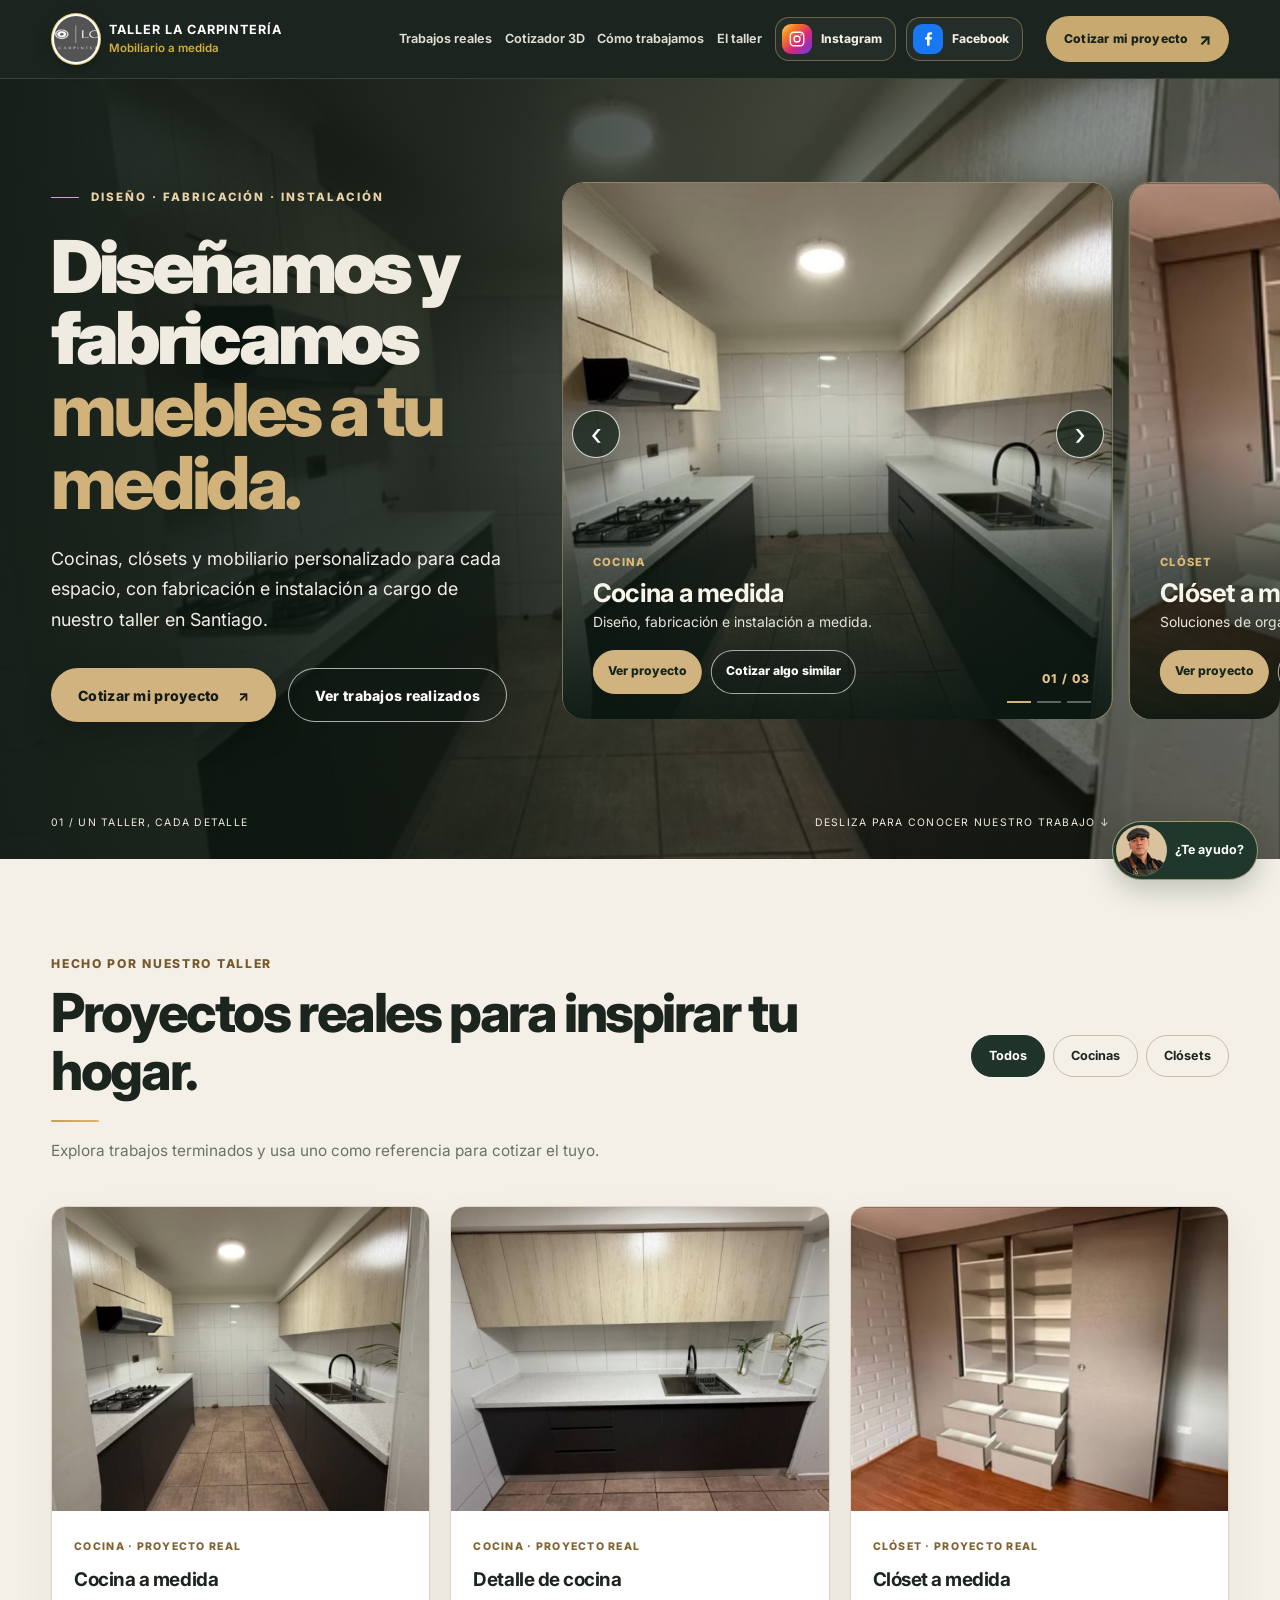
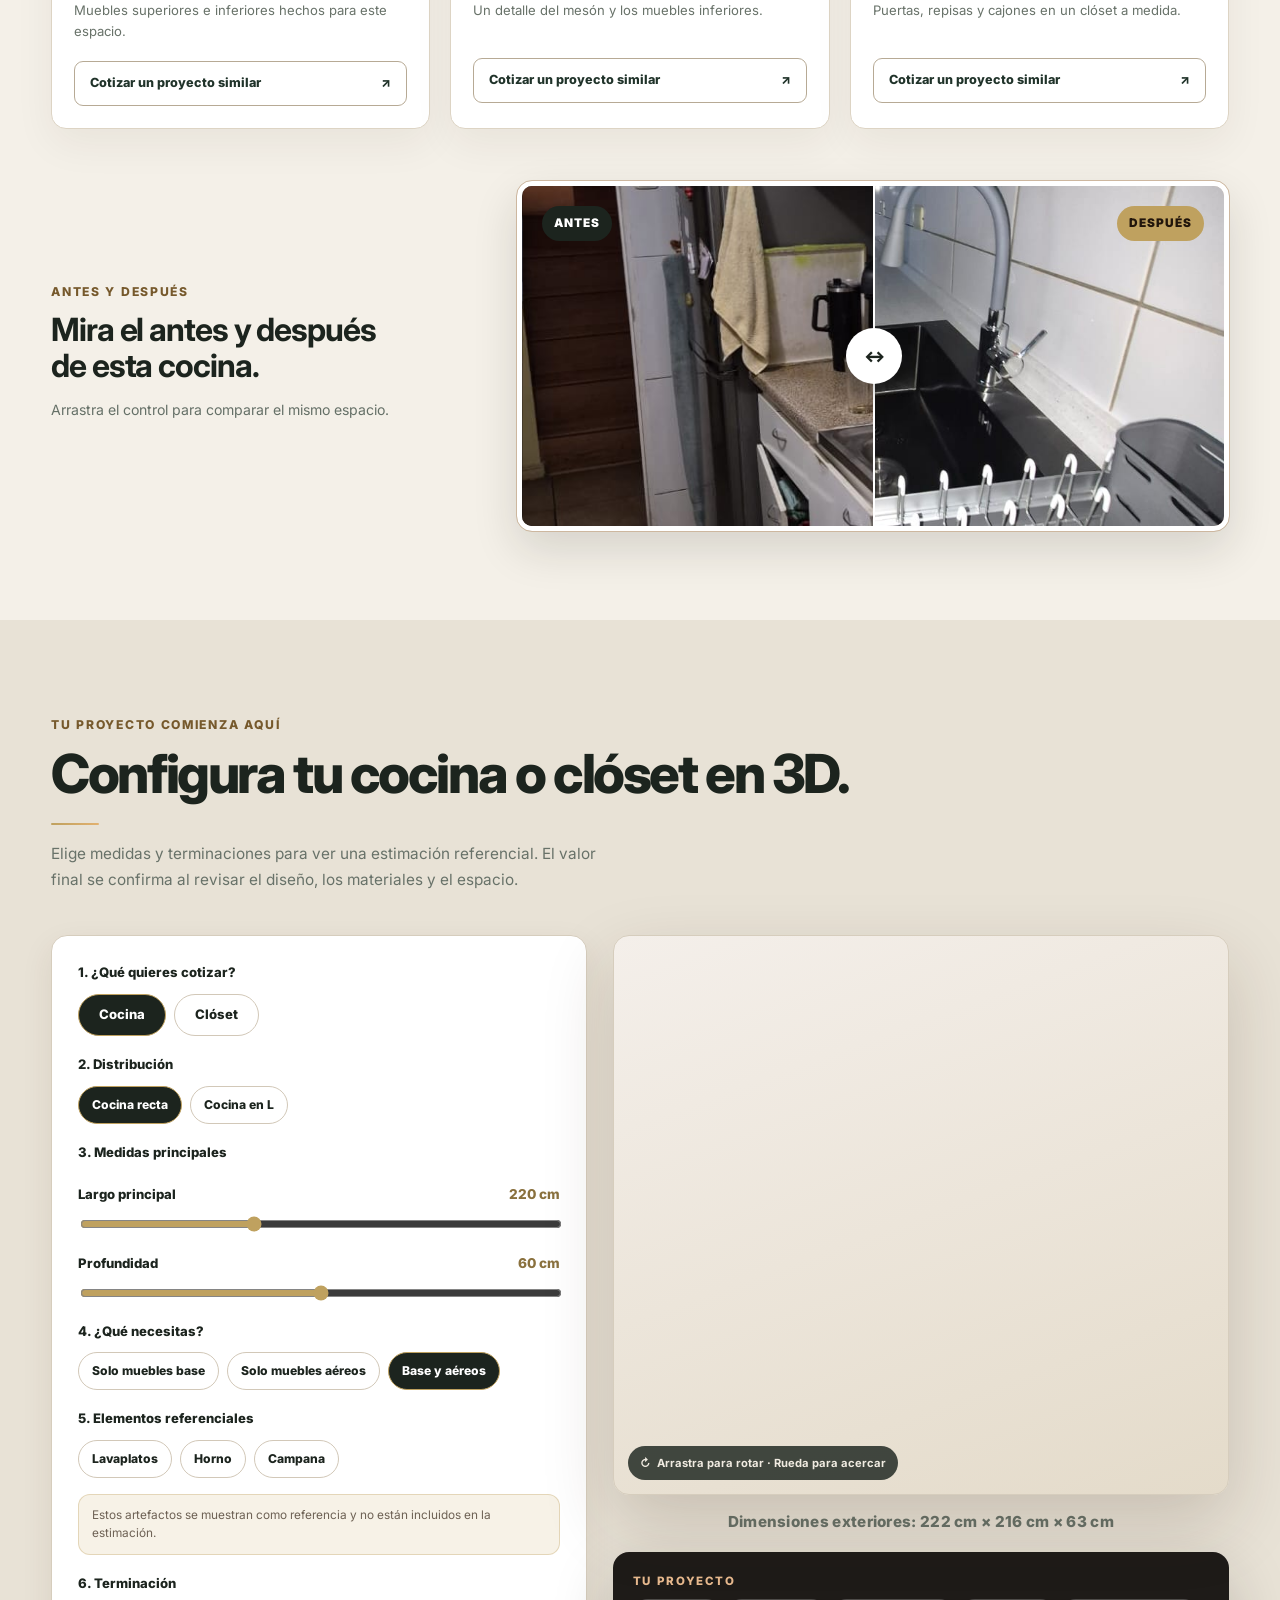
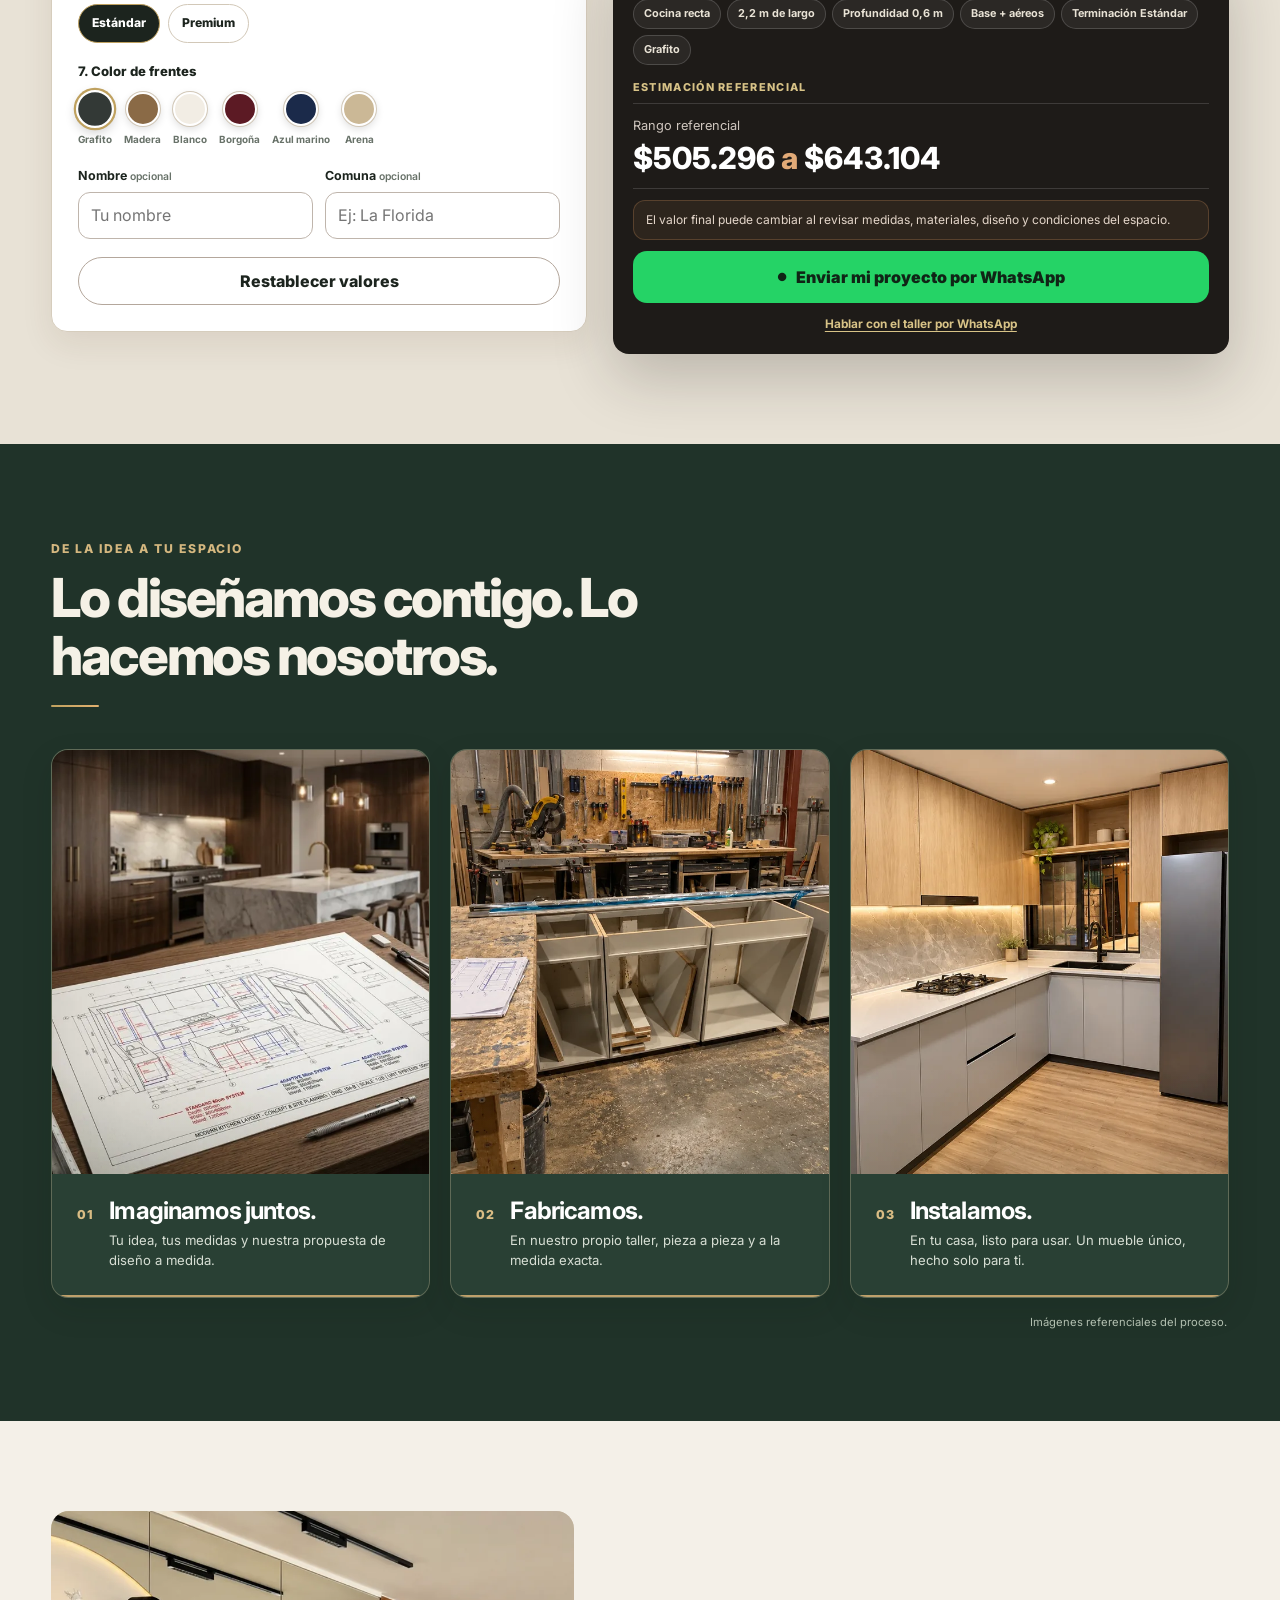
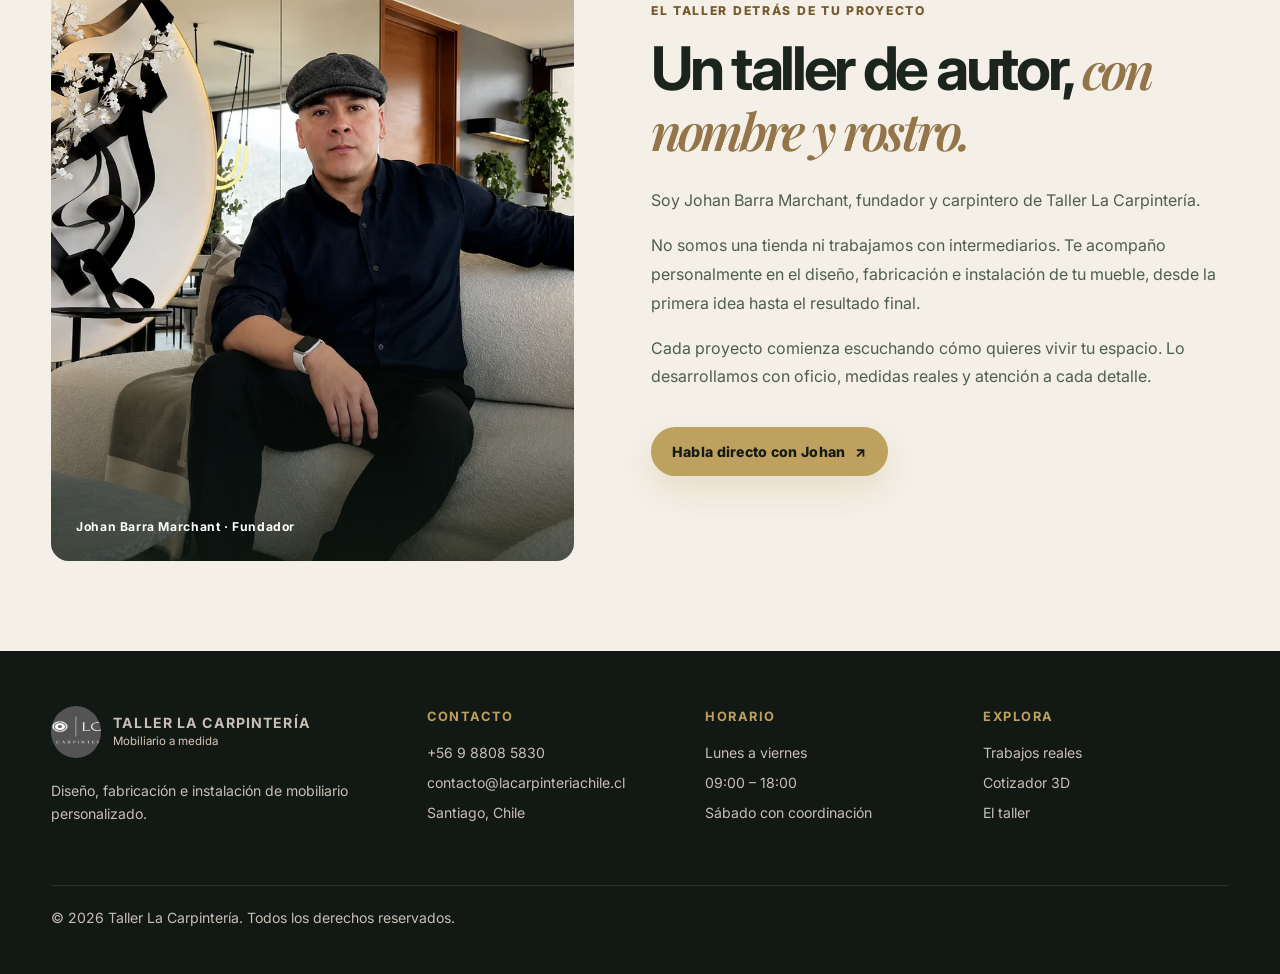
==== commit 1075d0bb: "Publica proyectos destacados y accesos sociales" ====
--- a/index.html
+++ b/index.html
@@ -37,16 +37,16 @@
       <a href="#proceso">Cómo trabajamos</a><a href="#nosotros">El taller</a>
     </nav>
     <div class="header-social" role="group" aria-label="Redes sociales del taller">
-      <a href="https://www.instagram.com/tallerlacarpinteria/" target="_blank" rel="noopener noreferrer" aria-label="Instagram de Taller La Carpintería (abre en otra pestaña)"><svg aria-hidden="true" viewBox="0 0 24 24" fill="none"><rect x="3" y="3" width="18" height="18" rx="5"/><circle cx="12" cy="12" r="4"/><circle class="social-dot" cx="17.5" cy="6.5" r="1"/></svg></a>
-      <a href="https://www.facebook.com/tlc.santiago.2025" target="_blank" rel="noopener noreferrer" aria-label="Facebook de Taller La Carpintería (abre en otra pestaña)"><svg aria-hidden="true" viewBox="0 0 24 24"><path d="M14.1 21v-8.2h2.8l.4-3.2h-3.2V7.5c0-.9.3-1.5 1.6-1.5h1.7V3.1c-.3-.1-1.3-.1-2.5-.1-2.5 0-4.2 1.5-4.2 4.4v2.2H8v3.2h2.7V21h3.4Z"/></svg></a>
+      <a href="https://www.instagram.com/tallerlacarpinteria/" target="_blank" rel="noopener noreferrer" aria-label="Instagram de Taller La Carpintería (abre en otra pestaña)"><span class="social-mark"><svg aria-hidden="true" viewBox="0 0 24 24" fill="none"><rect x="3" y="3" width="18" height="18" rx="5"/><circle cx="12" cy="12" r="4"/><circle class="social-dot" cx="17.5" cy="6.5" r="1"/></svg></span><span>Instagram</span></a>
+      <a href="https://www.facebook.com/tlc.santiago.2025" target="_blank" rel="noopener noreferrer" aria-label="Facebook de Taller La Carpintería (abre en otra pestaña)"><span class="social-mark"><svg aria-hidden="true" viewBox="0 0 24 24"><path d="M14.1 21v-8.2h2.8l.4-3.2h-3.2V7.5c0-.9.3-1.5 1.6-1.5h1.7V3.1c-.3-.1-1.3-.1-2.5-.1-2.5 0-4.2 1.5-4.2 4.4v2.2H8v3.2h2.7V21h3.4Z"/></svg></span><span>Facebook</span></a>
     </div>
     <a class="button nav-quote" href="#cotizador">Cotizar mi proyecto <span aria-hidden="true">↗</span></a>
     <button class="menu-toggle" type="button" aria-label="Abrir menú" aria-controls="mobile-nav" aria-expanded="false"><span></span><span></span><span></span></button>
   </div>
   <nav id="mobile-nav" class="mobile-nav" aria-label="Menú móvil" hidden>
     <div class="mobile-social" role="group" aria-label="Redes sociales del taller"><span class="mobile-social-label">Síguenos</span>
-      <a href="https://www.instagram.com/tallerlacarpinteria/" target="_blank" rel="noopener noreferrer" aria-label="Instagram de Taller La Carpintería (abre en otra pestaña)"><svg aria-hidden="true" viewBox="0 0 24 24" fill="none"><rect x="3" y="3" width="18" height="18" rx="5"/><circle cx="12" cy="12" r="4"/><circle class="social-dot" cx="17.5" cy="6.5" r="1"/></svg></a>
-      <a href="https://www.facebook.com/tlc.santiago.2025" target="_blank" rel="noopener noreferrer" aria-label="Facebook de Taller La Carpintería (abre en otra pestaña)"><svg aria-hidden="true" viewBox="0 0 24 24"><path d="M14.1 21v-8.2h2.8l.4-3.2h-3.2V7.5c0-.9.3-1.5 1.6-1.5h1.7V3.1c-.3-.1-1.3-.1-2.5-.1-2.5 0-4.2 1.5-4.2 4.4v2.2H8v3.2h2.7V21h3.4Z"/></svg></a>
+      <a href="https://www.instagram.com/tallerlacarpinteria/" target="_blank" rel="noopener noreferrer" aria-label="Instagram de Taller La Carpintería (abre en otra pestaña)"><span class="social-mark"><svg aria-hidden="true" viewBox="0 0 24 24" fill="none"><rect x="3" y="3" width="18" height="18" rx="5"/><circle cx="12" cy="12" r="4"/><circle class="social-dot" cx="17.5" cy="6.5" r="1"/></svg></span><span>Instagram</span></a>
+      <a href="https://www.facebook.com/tlc.santiago.2025" target="_blank" rel="noopener noreferrer" aria-label="Facebook de Taller La Carpintería (abre en otra pestaña)"><span class="social-mark"><svg aria-hidden="true" viewBox="0 0 24 24"><path d="M14.1 21v-8.2h2.8l.4-3.2h-3.2V7.5c0-.9.3-1.5 1.6-1.5h1.7V3.1c-.3-.1-1.3-.1-2.5-.1-2.5 0-4.2 1.5-4.2 4.4v2.2H8v3.2h2.7V21h3.4Z"/></svg></span><span>Facebook</span></a>
     </div>
     <a href="#galeria">Trabajos reales</a><a href="#cotizador">Cotizador 3D</a>
     <a href="#proceso">Cómo trabajamos</a><a href="#nosotros">El taller</a>
@@ -65,6 +65,15 @@
           <p class="hero-description">Cocinas, clósets y mobiliario personalizado para cada espacio, con fabricación e instalación a cargo de nuestro taller en Santiago.</p>
           <div class="hero-actions"><a class="button button-primary button-large" href="#cotizador">Cotizar mi proyecto <span aria-hidden="true">↗</span></a><a class="button button-hero-outline button-large" href="#galeria">Ver trabajos realizados</a></div>
         </div>
+        <div class="hero-showcase" aria-label="Proyectos destacados" aria-roledescription="carrusel">
+          <div class="hero-showcase-viewport">
+            <div class="hero-showcase-track"></div>
+          </div>
+          <button class="hero-showcase-arrow hero-showcase-prev" type="button" aria-label="Proyecto anterior"><span aria-hidden="true">‹</span></button>
+          <button class="hero-showcase-arrow hero-showcase-next" type="button" aria-label="Proyecto siguiente"><span aria-hidden="true">›</span></button>
+          <span class="hero-showcase-count" aria-live="polite">01 / 03</span>
+          <span class="hero-showcase-progress" aria-hidden="true"></span>
+        </div>
         <div class="hero-bottom"><span>01 / UN TALLER, CADA DETALLE</span><span>Desliza para conocer nuestro trabajo ↓</span></div>
       </div>
     </div>
@@ -77,9 +86,9 @@
         <div class="gallery-filters" role="group" aria-label="Filtrar proyectos"><button class="filter-button active" data-filter="todos" type="button">Todos</button><button class="filter-button" data-filter="cocinas" type="button">Cocinas</button><button class="filter-button" data-filter="closets" type="button">Clósets</button></div>
       </header>
       <div class="gallery-grid">
-        <article class="project-card reveal" data-category="cocinas"><img src="assets/fotos-reales/cocina-terminada-1.jpg" alt="Cocina real a medida con muebles superiores e inferiores" loading="lazy"><div class="project-content"><span>Cocina · Proyecto real</span><h3>Cocina a medida</h3><p>Muebles superiores e inferiores hechos para este espacio.</p><button class="project-whatsapp" type="button" data-type="kitchen" data-project="Cocina a medida (galería)">Cotizar un proyecto similar <span aria-hidden="true">↗</span></button></div></article>
-        <article class="project-card reveal" data-category="cocinas"><img src="assets/fotos-reales/cocina-terminada-2.jpg" alt="Detalle real de mesón y muebles inferiores de cocina" loading="lazy"><div class="project-content"><span>Cocina · Proyecto real</span><h3>Detalle de cocina</h3><p>Un detalle del mesón y los muebles inferiores.</p><button class="project-whatsapp" type="button" data-type="kitchen" data-project="Cocina a medida - detalle mesón (galería)">Cotizar un proyecto similar <span aria-hidden="true">↗</span></button></div></article>
-        <article class="project-card reveal" data-category="closets"><img src="assets/fotos-reales/closet-terminado-1.jpg" alt="Clóset real a medida con puertas, repisas y cajones" loading="lazy"><div class="project-content"><span>Clóset · Proyecto real</span><h3>Clóset a medida</h3><p>Puertas, repisas y cajones en un clóset a medida.</p><button class="project-whatsapp" type="button" data-type="closet" data-project="Clóset a medida (galería)">Cotizar un proyecto similar <span aria-hidden="true">↗</span></button></div></article>
+        <article id="proyecto-cocina-a-medida" class="project-card reveal" data-category="cocinas" data-hero-order="1" data-hero-description="Diseño, fabricación e instalación a medida."><img src="assets/fotos-reales/cocina-terminada-1.jpg" alt="Cocina real a medida con muebles superiores e inferiores" loading="lazy"><div class="project-content"><span>Cocina · Proyecto real</span><h3>Cocina a medida</h3><p>Muebles superiores e inferiores hechos para este espacio.</p><button class="project-whatsapp" type="button" data-type="kitchen" data-project="Cocina a medida (galería)">Cotizar un proyecto similar <span aria-hidden="true">↗</span></button></div></article>
+        <article id="proyecto-detalles-de-cocina" class="project-card reveal" data-category="cocinas" data-hero-order="3" data-hero-title="Detalles de cocina" data-hero-description="Terminaciones y soluciones funcionales."><img src="assets/fotos-reales/cocina-terminada-2.jpg" alt="Detalle real de mesón y muebles inferiores de cocina" loading="lazy"><div class="project-content"><span>Cocina · Proyecto real</span><h3>Detalle de cocina</h3><p>Un detalle del mesón y los muebles inferiores.</p><button class="project-whatsapp" type="button" data-type="kitchen" data-project="Cocina a medida - detalle mesón (galería)">Cotizar un proyecto similar <span aria-hidden="true">↗</span></button></div></article>
+        <article id="proyecto-closet-a-medida" class="project-card reveal" data-category="closets" data-hero-order="2" data-hero-description="Soluciones de organización adaptadas a tu espacio."><img src="assets/fotos-reales/closet-terminado-1.jpg" alt="Clóset real a medida con puertas, repisas y cajones" loading="lazy"><div class="project-content"><span>Clóset · Proyecto real</span><h3>Clóset a medida</h3><p>Puertas, repisas y cajones en un clóset a medida.</p><button class="project-whatsapp" type="button" data-type="closet" data-project="Clóset a medida (galería)">Cotizar un proyecto similar <span aria-hidden="true">↗</span></button></div></article>
       </div>
       <div class="gallery-comparison">
         <div><span class="eyebrow">Antes y después</span><h3>Mira el antes y después de esta cocina.</h3><p>Arrastra el control para comparar el mismo espacio.</p></div>
--- a/styles.css
+++ b/styles.css
@@ -440,26 +440,27 @@
 .assistant-chat .assistant-message{font-size:.81rem;line-height:1.55;max-width:92%}
 @media(max-width:480px){.assistant-chat .assistant-replies{max-height:116px;padding:6px 12px 10px;gap:7px}.assistant-chat .assistant-replies .assistant-reply-chip{font-size:.73rem;padding:8px 11px;min-height:34px}.assistant-chat .assistant-messages{min-height:100px;max-height:unset}}
 
-/* Redes del taller: acceso principal en header y menú móvil. */
-.header-social{display:none;align-items:center;gap:4px;flex-shrink:0}
-.header-social a{display:grid;place-items:center;width:44px;height:44px;border:1px solid transparent;border-radius:50%;color:#d9c8a4;transition:color .2s ease,background .2s ease,border-color .2s ease,transform .2s ease}
-.header-social a:hover{color:#f0d8a3;background:rgba(217,188,132,.12);border-color:rgba(217,188,132,.35);transform:translateY(-1px)}
+/* Redes del taller: botones discretos en escritorio y accesos claros en el menú móvil. */
+.header-social{display:none;align-items:center;gap:10px;flex-shrink:0;margin-right:clamp(4px,.8vw,13px)}
+.header-social a{position:relative;isolation:isolate;display:inline-flex;align-items:center;gap:9px;min-height:44px;overflow:hidden;padding:5px 13px 5px 6px;border:1px solid rgba(208,179,126,.42);border-radius:14px;background:rgba(255,255,255,.045);color:#f3efe6;font-size:.76rem;font-weight:750;white-space:nowrap;transition:transform .24s ease,background .24s ease,border-color .24s ease}
+.header-social a:hover{transform:translateY(-2px);background:rgba(208,179,126,.12);border-color:rgba(229,201,150,.82)}
+.header-social a::after{content:"";position:absolute;inset:-60% auto -60% -35%;width:24%;transform:translateX(-180%) rotate(22deg);background:linear-gradient(90deg,transparent,rgba(255,255,255,.12),transparent);pointer-events:none;animation:social-glint 15s ease-in-out infinite}
+.header-social a:nth-of-type(2)::after{animation-delay:7.5s}
+@keyframes social-glint{0%,82%{transform:translateX(-180%) rotate(22deg)}91%,100%{transform:translateX(650%) rotate(22deg)}}
+.header-social .social-mark,.mobile-social .social-mark{display:grid;place-items:center;width:30px;height:30px;flex:0 0 30px;border-radius:9px;color:#fff}
+.header-social a:first-of-type .social-mark,.mobile-social a:first-of-type .social-mark{background:linear-gradient(135deg,#feda75,#fa7e1e 25%,#d62976 58%,#962fbf 82%,#4f5bd5)}
+.header-social a:nth-of-type(2) .social-mark,.mobile-social a:nth-of-type(2) .social-mark{background:#1877f2}
 .header-social svg,.mobile-social svg{width:18px;height:18px;stroke:currentColor;stroke-width:1.8;stroke-linecap:round;stroke-linejoin:round}
 .header-social .social-dot,.mobile-social .social-dot{fill:currentColor;stroke:none}
 .header-social a:nth-of-type(2) svg,.mobile-social a:nth-of-type(2) svg{fill:currentColor;stroke:none}
 .mobile-social{display:flex;align-items:center;flex-wrap:wrap;gap:8px;margin:0 8px 10px;padding:4px 0 14px;border-bottom:1px solid rgba(217,188,132,.2)}
 .mobile-social-label{width:100%;color:#d9c8a4;font-size:.7rem;font-weight:750;letter-spacing:.08em;text-transform:uppercase}
-.mobile-social a{display:inline-flex;align-items:center;justify-content:center;gap:8px;min-width:44px;min-height:44px;padding:8px 12px;border:1px solid rgba(217,188,132,.28);border-radius:12px;color:#f0ebe1;transition:background .2s ease,border-color .2s ease}
-.mobile-social a:hover{background:rgba(217,188,132,.12);border-color:rgba(217,188,132,.6)}
-/* Colores reconocibles de cada red, con glifos blancos sobre el header oscuro. */
-.header-social a:first-of-type,.mobile-social a:first-of-type{background:linear-gradient(135deg,#feda75 0%,#fa7e1e 24%,#d62976 56%,#962fbf 82%,#4f5bd5 100%);border-color:rgba(255,255,255,.35);color:#fff}
-.header-social a:nth-of-type(2),.mobile-social a:nth-of-type(2){background:#1877f2;border-color:#5ba4ff;color:#fff}
-.header-social a:is(:hover,:focus-visible),.mobile-social a:is(:hover,:focus-visible){filter:brightness(1.14);border-color:#fff;color:#fff}
-.header-social a:focus-visible,.mobile-social a:focus-visible{outline-color:#fff}
-@media(min-width:1050px){.nav-wrapper{gap:clamp(10px,1.2vw,24px)}.desktop-nav{gap:clamp(9px,1.1vw,20px)}.header-social{display:flex}}
-@media(min-width:430px) and (max-width:1049px){.nav-wrapper{gap:8px}.header-social{display:flex;margin-left:auto}.mobile-social{display:none}}
-@media(prefers-reduced-motion:reduce){.header-social a,.mobile-social a{transition:none}.header-social a:hover{transform:none}}
+.mobile-social a{display:inline-flex;align-items:center;gap:9px;min-height:44px;padding:6px 12px 6px 6px;border:1px solid rgba(217,188,132,.35);border-radius:12px;background:rgba(255,255,255,.04);color:#f0ebe1;font-size:.78rem;font-weight:700;transition:background .2s ease,border-color .2s ease}
+.mobile-social a:hover{background:rgba(217,188,132,.13);border-color:rgba(217,188,132,.7)}
+.header-social a:focus-visible,.mobile-social a:focus-visible{outline:3px solid #f1d39c;outline-offset:3px}
+@media(min-width:1200px){.nav-wrapper{gap:clamp(9px,1vw,18px)}.desktop-nav{gap:clamp(8px,1vw,18px)}.header-social{display:flex}}
 @media(min-width:1050px) and (max-width:1199px){.desktop-nav,.header-social,.nav-quote{display:none!important}.menu-toggle{display:block!important;flex-shrink:0}.mobile-nav{display:none!important}.mobile-nav:not([hidden]){display:grid!important}}
+@media(prefers-reduced-motion:reduce){.header-social a,.mobile-social a{transition:none}.header-social a::after{animation:none}.header-social a:hover{transform:none}}
 
 /* Cotizador móvil: acceso al resultado sin duplicar el cálculo ni cubrir el asistente. */
 .mobile-quote-shortcut{display:none}
@@ -478,3 +479,70 @@
 
 /* El deslizador es transparente; el foco del teclado se refleja en su manilla visible. */
 .before-after:has(input:focus-visible) .compare-divider span{outline:3px solid #76592c;outline-offset:4px;box-shadow:0 0 0 7px #fff,0 8px 25px rgba(0,0,0,.25)}
+
+/* Portada: proyectos reales tomados de la galería existente. */
+.hero-stage::before{background:linear-gradient(90deg,rgba(12,22,16,.93) 0%,rgba(12,22,16,.83) 35%,rgba(12,22,16,.56) 66%,rgba(12,22,16,.42) 100%)}
+.hero-stage-inner{width:min(92%,1440px);display:grid;grid-template-columns:minmax(0,.83fr) minmax(0,1.17fr);align-items:center;gap:clamp(26px,3vw,54px);padding-top:54px;padding-bottom:91px}
+.hero-copy{min-width:0;max-width:none;padding:0}
+.hero h1{max-width:650px;font-size:clamp(3.2rem,5.7vw,6.1rem)}
+.hero-description{max-width:550px}
+.hero-showcase{--hero-peek:clamp(96px,13vw,170px);position:relative;min-width:0;width:calc(100% + max(4vw, calc(50vw - 720px)));isolation:isolate}
+.hero-showcase-viewport{overflow:hidden;border-radius:22px;touch-action:pan-y}
+.hero-showcase-track{display:flex;gap:16px;transition:transform .5s cubic-bezier(.22,.65,.2,1);will-change:transform}
+.hero-project-card{position:relative;flex:0 0 calc(100% - var(--hero-peek));height:clamp(440px,42vw,610px);overflow:hidden;border:1px solid rgba(226,203,156,.56);border-radius:22px;background:#203329;color:#fff}
+.hero-project-image{width:100%;height:100%;object-fit:cover;object-position:center}
+.hero-project-content{position:absolute;inset:auto 0 0;display:grid;align-content:end;min-height:52%;padding:36px 30px 25px;background:linear-gradient(0deg,rgba(10,23,17,.94),rgba(10,23,17,.65) 55%,rgba(10,23,17,0));color:#f8f5eb}
+.hero-project-category{color:#e0ba73;font-size:.7rem;font-weight:800;letter-spacing:.11em;text-transform:uppercase}
+.hero-project-content h2{margin:7px 0 4px;font-size:clamp(1.4rem,2vw,2rem);line-height:1.15;letter-spacing:-.03em}
+.hero-project-content p{max-width:420px;margin:0;color:#e7e5dd;font-size:.87rem;line-height:1.5}
+.hero-project-actions{display:flex;flex-wrap:wrap;gap:9px;margin-top:17px;padding-right:68px}
+.hero-project-actions a,.hero-project-actions button{display:inline-flex;align-items:center;justify-content:center;min-height:44px;padding:8px 14px;border:1px solid rgba(255,255,255,.62);border-radius:999px;background:rgba(12,24,17,.2);color:#fff;font-size:.76rem;font-weight:800;line-height:1.2;text-align:center;transition:background .2s ease,border-color .2s ease}
+.hero-project-actions a{border-color:#d0b37e;background:#d0b37e;color:#17251b}
+.hero-project-actions a:hover{background:#e3c996}
+.hero-project-actions button:hover{background:rgba(255,255,255,.16);border-color:#fff}
+.hero-showcase-arrow{position:absolute;top:47%;z-index:2;display:grid;place-items:center;width:48px;height:48px;padding:0;border:1px solid rgba(255,255,255,.8);border-radius:50%;background:rgba(17,32,23,.72);color:#fff;font-size:2rem;line-height:1;transform:translateY(-50%);transition:background .2s ease}
+.hero-showcase-arrow:hover{background:#203329}
+.hero-showcase-prev{left:10px}
+.hero-showcase-next{right:calc(var(--hero-peek) + 10px)}
+.hero-showcase-arrow:focus-visible,.hero-project-actions :focus-visible{outline:3px solid #f3d89c;outline-offset:3px}
+.hero-showcase-count{position:absolute;right:calc(var(--hero-peek) + 23px);bottom:30px;z-index:2;color:#e6c486;font-size:.76rem;font-weight:800;letter-spacing:.1em;white-space:nowrap}
+.hero-showcase-progress{position:absolute;right:calc(var(--hero-peek) + 23px);bottom:16px;z-index:2;display:flex;gap:6px}
+.hero-showcase-progress span{width:24px;height:2px;background:rgba(255,255,255,.34)}
+.hero-showcase-progress span.active{background:#d0b37e}
+.gallery-grid .project-card[id]{scroll-margin-top:100px}
+.hero-bottom{right:170px}
+@media(max-width:1179px){
+  .hero-stage{min-height:0}
+  .hero-stage-inner{grid-template-columns:minmax(0,1fr);gap:38px;padding-top:66px;padding-bottom:100px}
+  .hero-copy{max-width:790px}
+  .hero h1{max-width:790px;font-size:clamp(3.2rem,7vw,5.4rem)}
+  .hero-showcase{--hero-peek:clamp(110px,18vw,220px);width:100%}
+  .hero-project-card{height:clamp(420px,48vw,550px)}
+}
+@media(max-width:760px){
+  .hero-stage::before{background:linear-gradient(0deg,rgba(12,22,16,.88),rgba(12,22,16,.7) 58%,rgba(12,22,16,.58))}
+  .hero-stage-inner{gap:30px;padding-top:65px;padding-bottom:76px}
+  .hero h1{font-size:clamp(2.75rem,9.8vw,4.5rem)}
+  .hero-showcase{--hero-peek:0px}
+  .hero-project-card{height:clamp(345px,95vw,460px)}
+  .hero-project-content{padding:54px 22px 44px}
+  .hero-project-actions{padding-right:0}
+  .hero-showcase-next{right:10px}
+  .hero-showcase-count{top:16px;right:24px;bottom:auto;padding:5px 9px;border-radius:999px;background:rgba(17,32,23,.7)}
+  .hero-showcase-progress{display:none}
+  .hero-bottom{right:4%}
+}
+@media(max-width:480px){
+  .hero-stage-inner{gap:26px;padding-top:44px;padding-bottom:60px}
+  .hero-copy{padding:0}
+  .hero-actions{margin-top:24px}
+  .hero-project-card{height:clamp(350px,101vw,430px)}
+  .hero-project-content{padding:52px 20px 39px}
+  .hero-project-content h2{font-size:1.45rem}
+  .hero-project-content p{font-size:.8rem}
+  .hero-project-actions{gap:7px;margin-top:14px}
+  .hero-project-actions a,.hero-project-actions button{min-height:44px;padding:8px 12px;font-size:.7rem}
+  .hero-showcase-arrow{width:44px;height:44px}
+  .hero-bottom{bottom:15px}
+}
+@media(prefers-reduced-motion:reduce){.hero-showcase-track,.hero-showcase-arrow,.hero-project-actions a,.hero-project-actions button{transition:none}}
